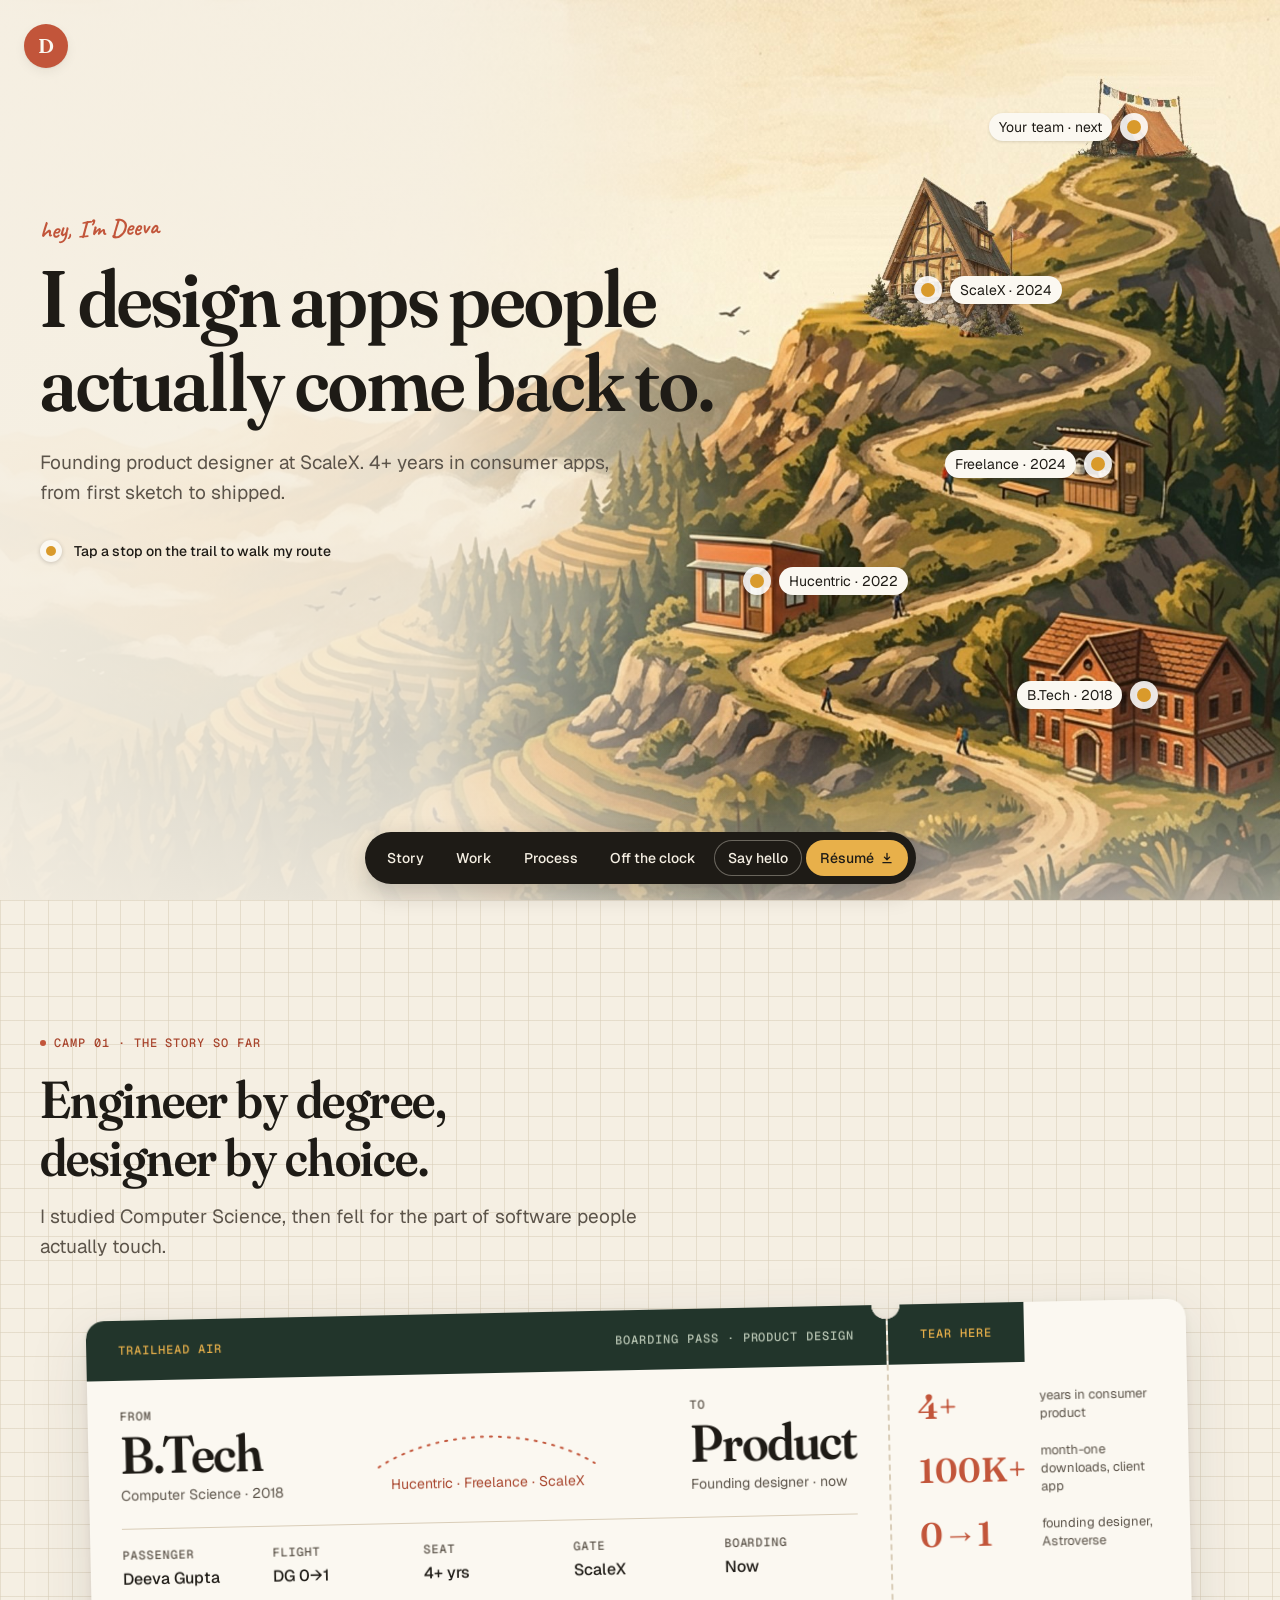
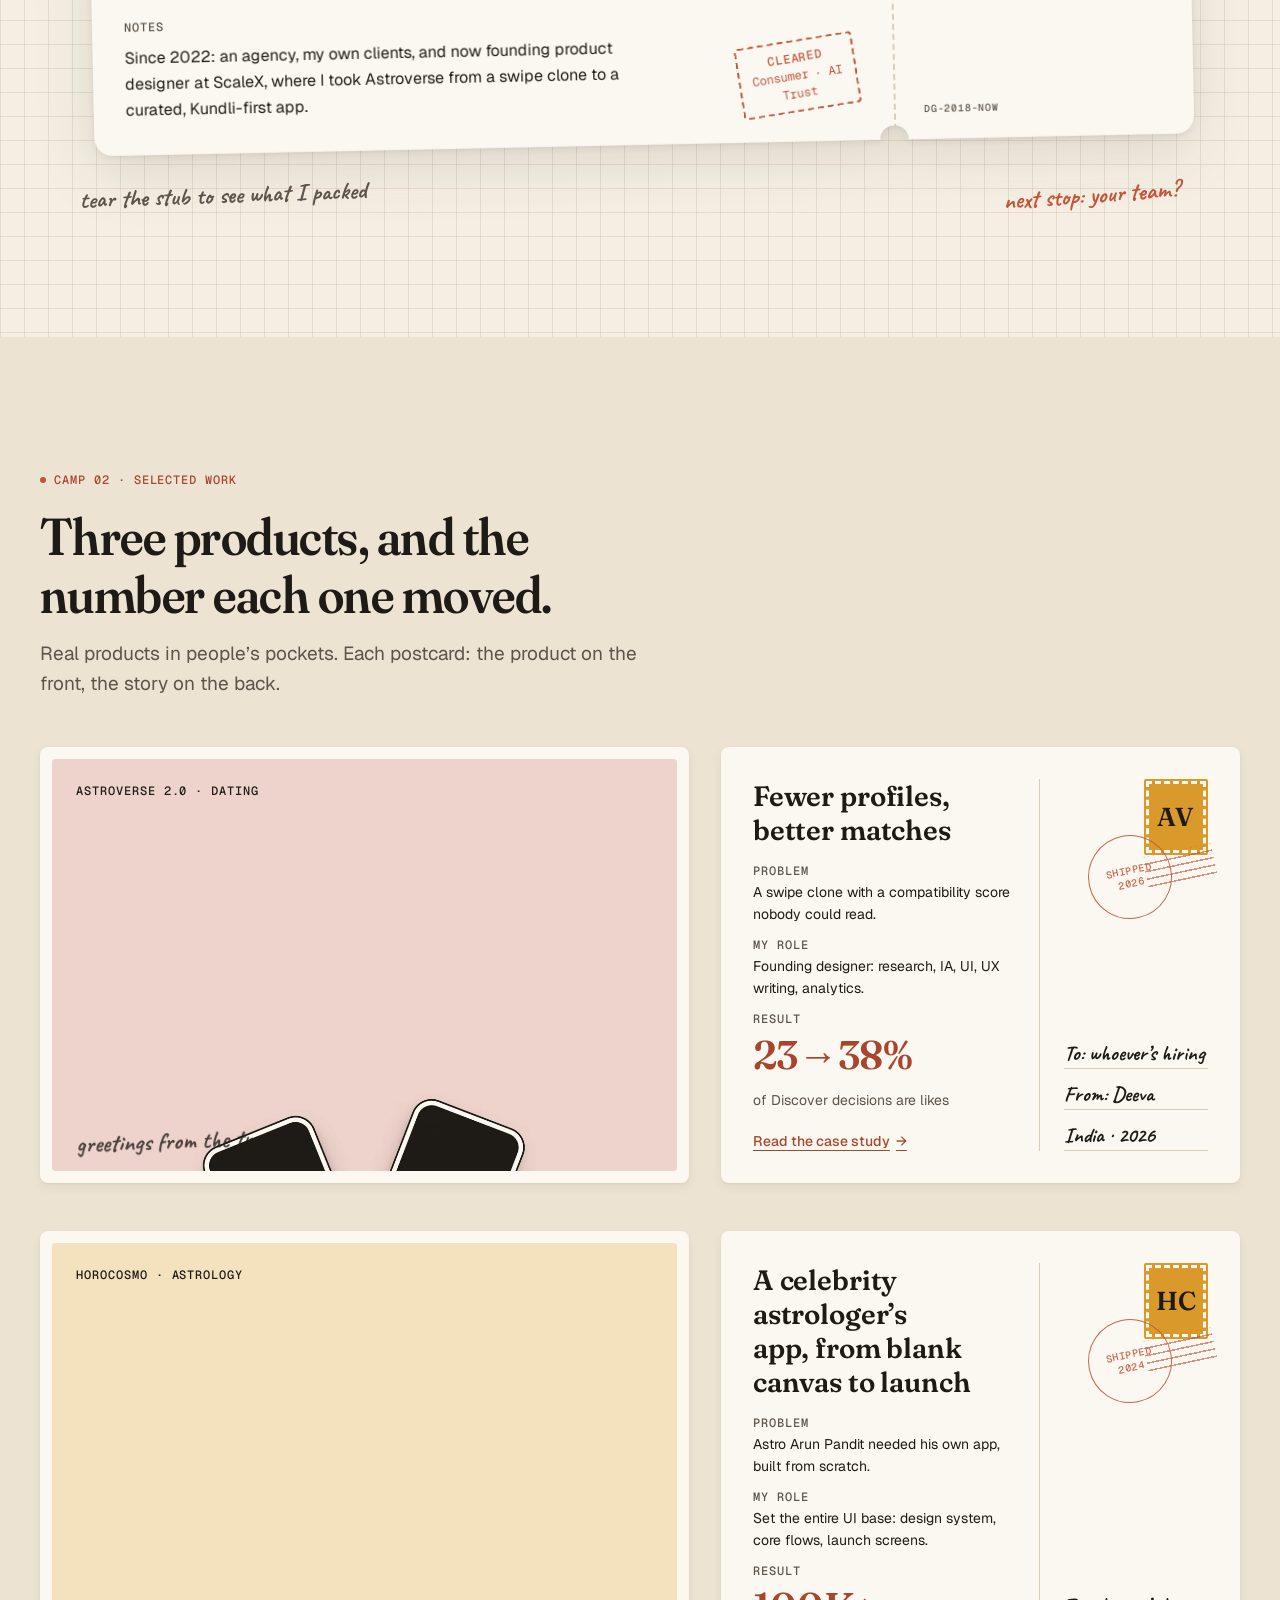
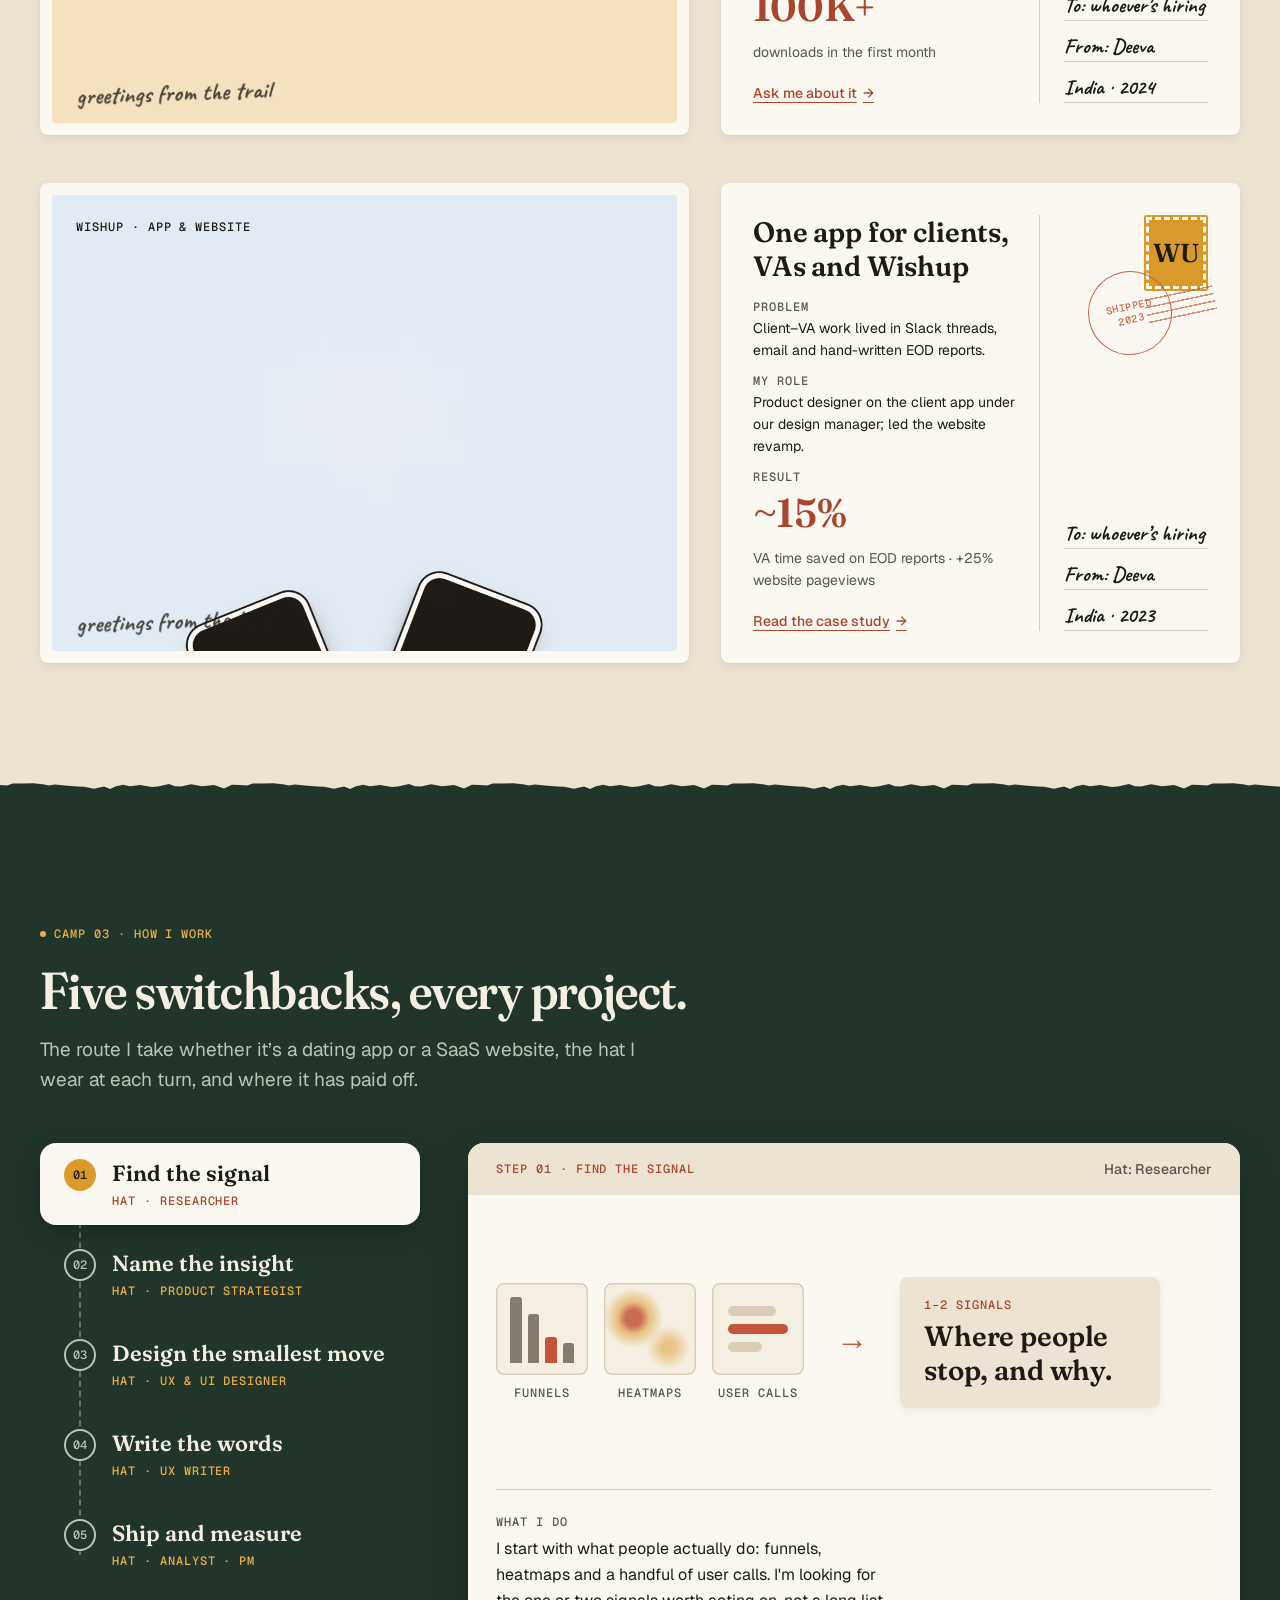
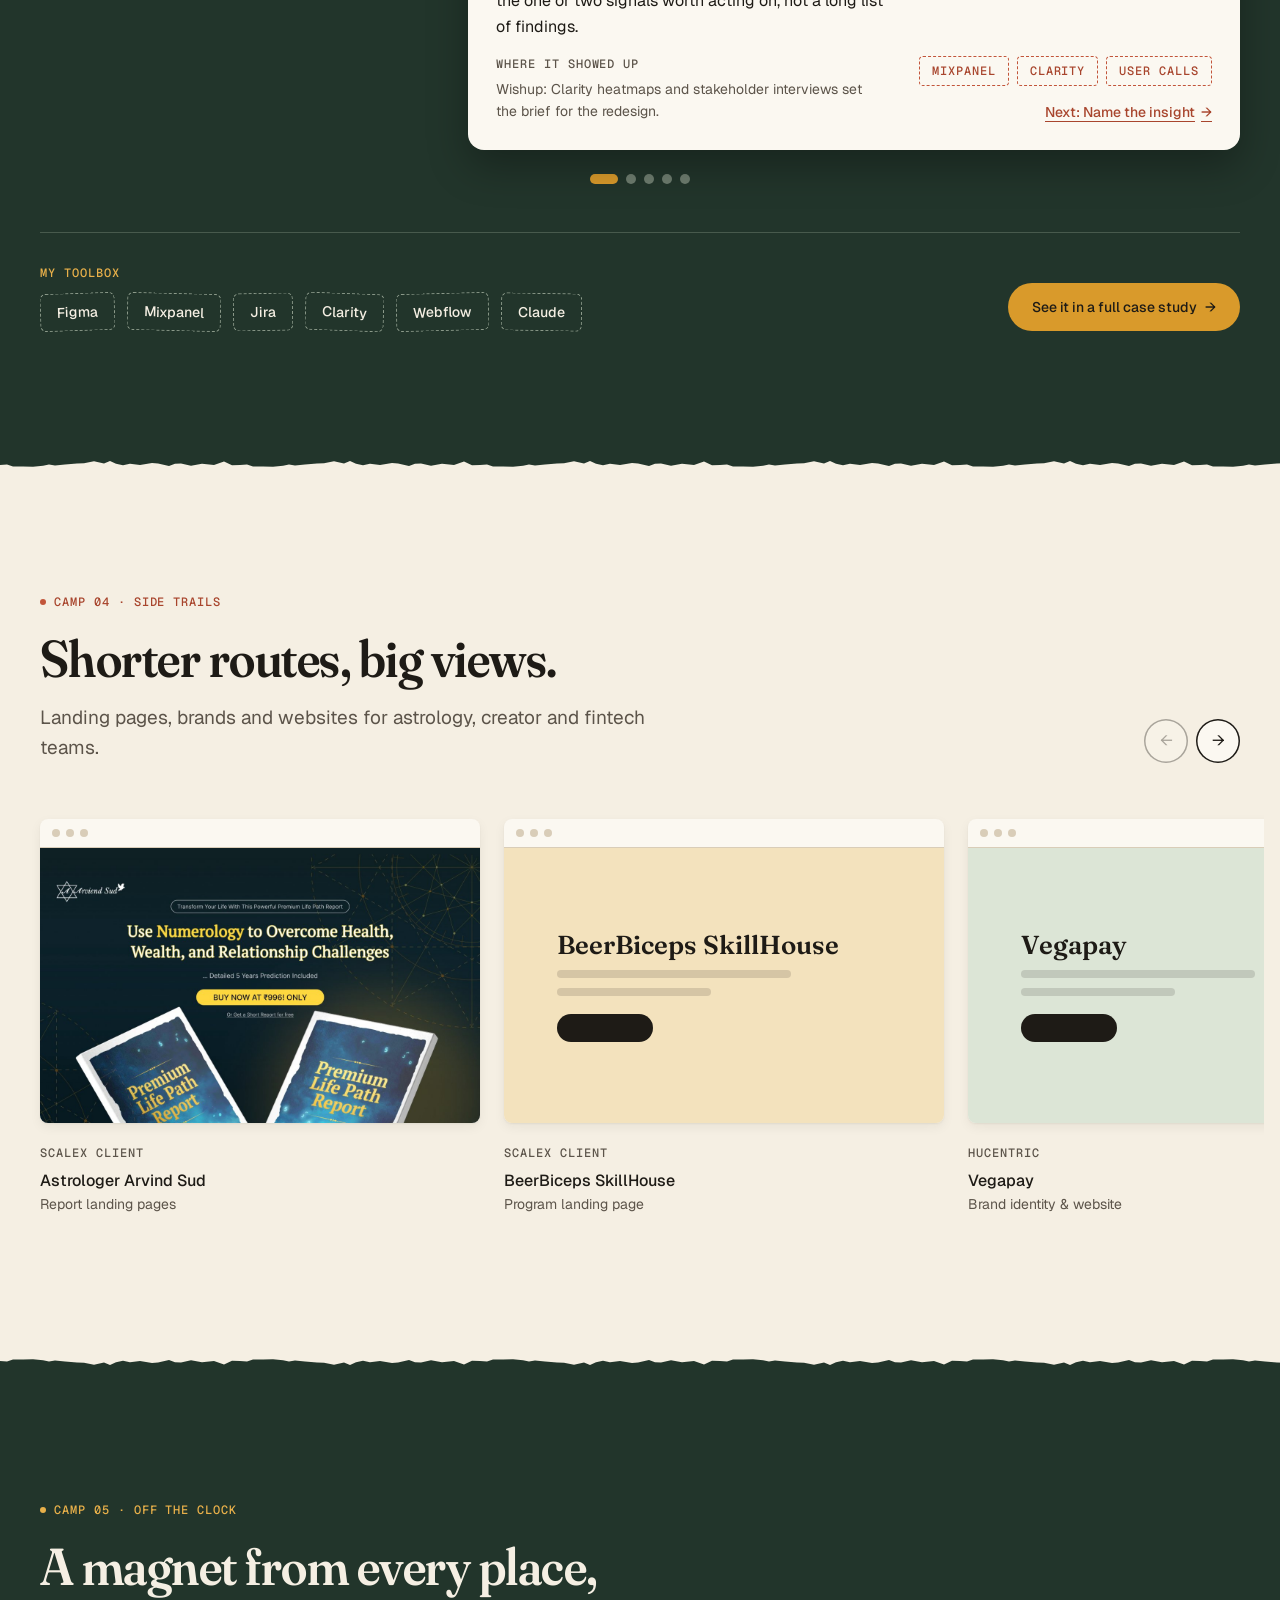
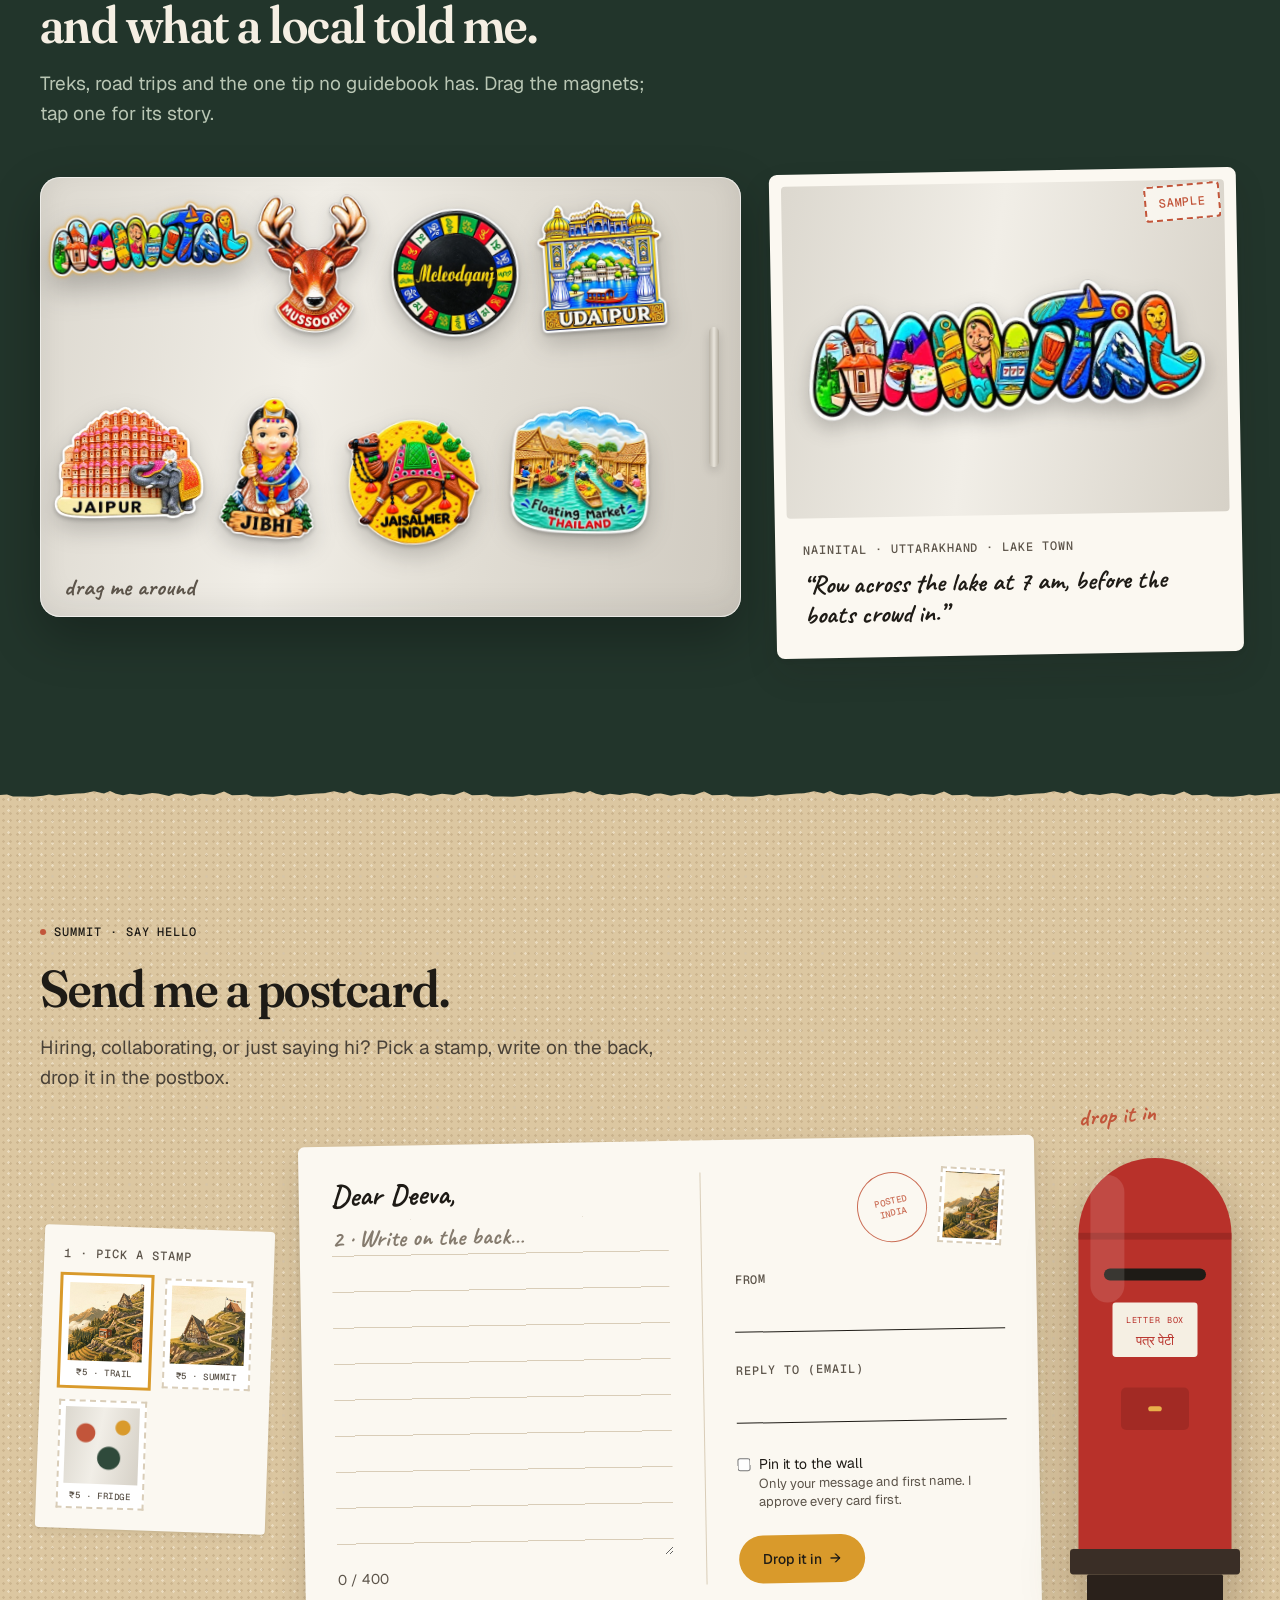
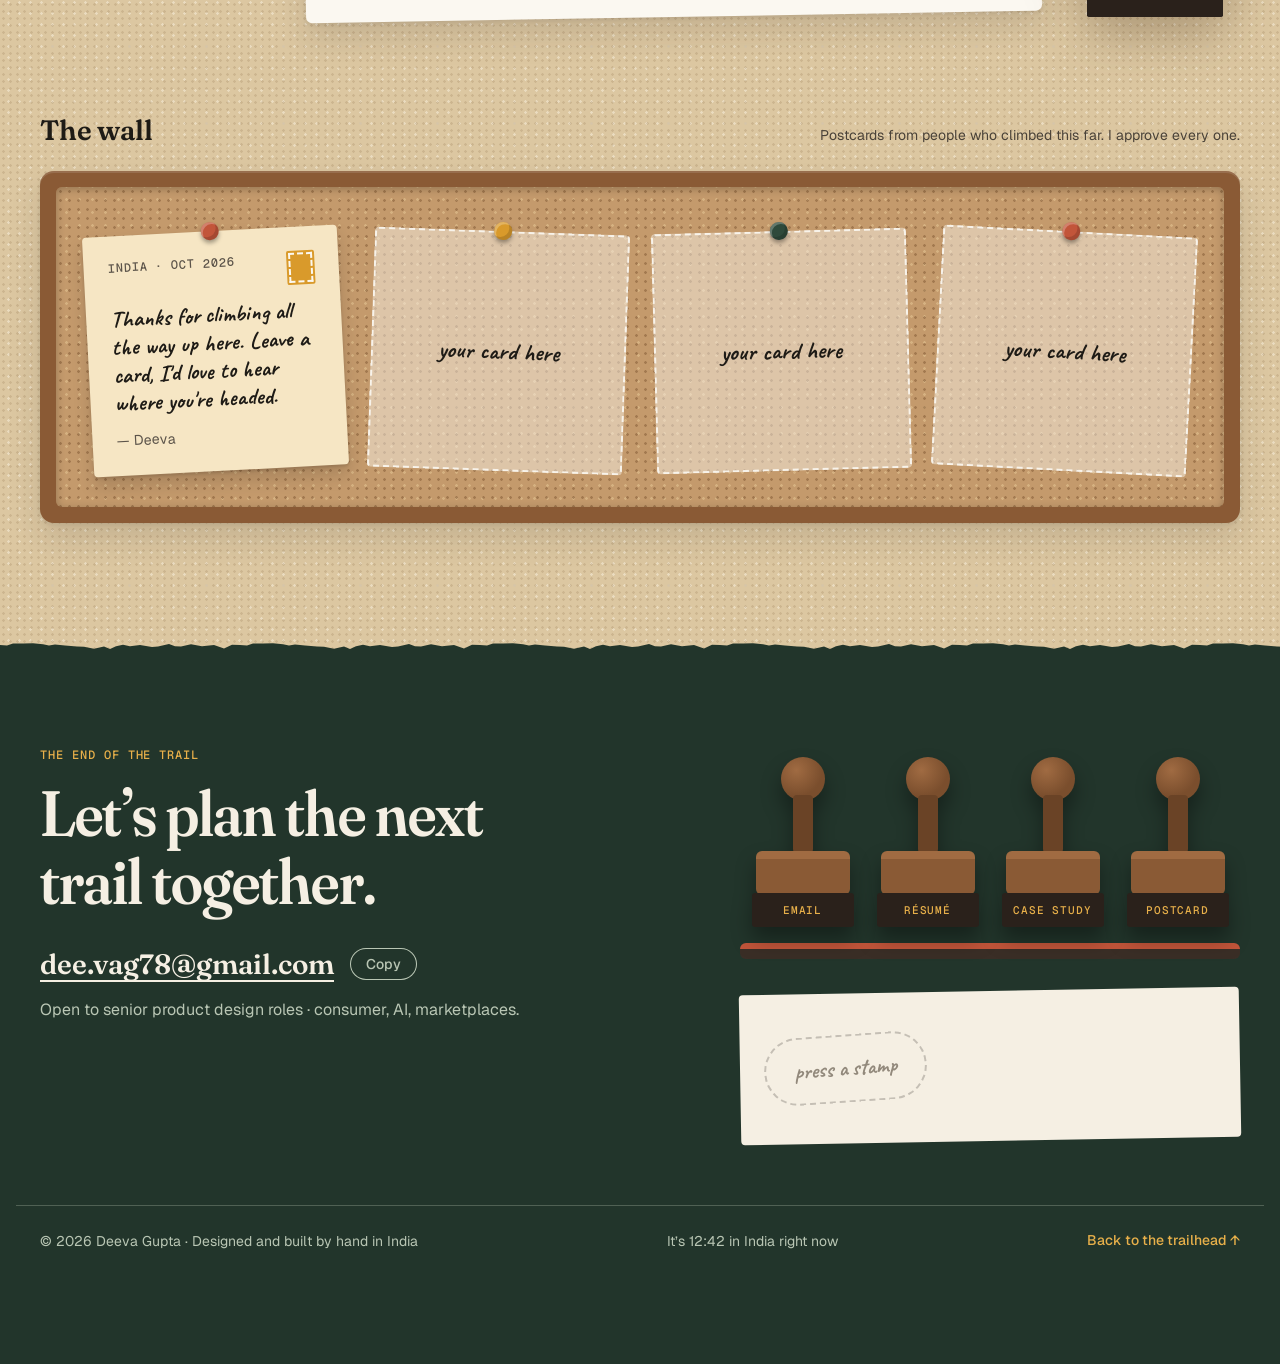
==== index.html @ f393ce5f "Résumé in the sticky nav and the case study top bars" ====
<!doctype html>
<html lang="en" class="no-js">
<head>
  <meta charset="utf-8">
  <meta name="viewport" content="width=device-width, initial-scale=1, viewport-fit=cover">
  <title>Deeva Gupta · Product Designer</title>
  <meta name="description" content="Deeva Gupta is a product designer who designs apps people actually come back to. Founding product designer at ScaleX, 4+ years in consumer apps.">
  <meta name="theme-color" content="#F5EFE3">
  <meta property="og:title" content="Deeva Gupta · Product Designer">
  <meta property="og:description" content="I design apps people actually come back to.">
  <meta property="og:image" content="assets/img/trail-sm.jpg">
  <link rel="icon" href="data:image/svg+xml,%3Csvg xmlns='http://www.w3.org/2000/svg' viewBox='0 0 64 64'%3E%3Ccircle cx='32' cy='32' r='32' fill='%23C2553A'/%3E%3Ctext x='32' y='44' text-anchor='middle' font-family='Georgia,serif' font-weight='700' font-size='34' fill='%23FBF8F1'%3ED%3C/text%3E%3C/svg%3E">
  <link rel="preconnect" href="https://fonts.googleapis.com">
  <link rel="preconnect" href="https://fonts.gstatic.com" crossorigin>
  <link rel="stylesheet" href="https://fonts.googleapis.com/css2?family=Caveat:wght@700&family=Fraunces:opsz,wght,SOFT@9..144,600,0..100&family=Geist+Mono:wght@400;500&family=Geist:wght@400;500&display=swap">
  <link rel="preload" as="image" href="assets/img/trail.jpg" imagesrcset="assets/img/trail-sm.jpg 1200w, assets/img/trail.jpg 2400w" imagesizes="100vw">
  <link rel="stylesheet" href="assets/css/site.css">
  <script>document.documentElement.classList.replace('no-js', 'js');</script>
</head>
<body>
  <a class="skip" href="#story">Skip to content</a>

  <header class="topbar">
    <a class="mark" href="#top" aria-label="Deeva Gupta, back to top">D</a>
  </header>

  <main>
    <!-- 01 · HERO: the trail -->
    <section class="hero" id="top" aria-labelledby="hero-title">
      <div class="hero-copy wrap">
        <span class="t-hand hello">hey, I’m Deeva</span>
        <h1 class="t-display-xl" id="hero-title">I design apps people actually come back to.</h1>
        <p class="t-body-l lead">Founding product designer at ScaleX. 4+ years in consumer apps, from first sketch to shipped.</p>
        <p class="hero-hint t-label"><span class="hint-dot" aria-hidden="true"></span>Tap a stop on the trail to walk my route</p>
      </div>
      <div class="hero-art">
        <img src="assets/img/trail.jpg" srcset="assets/img/trail-sm.jpg 1200w, assets/img/trail.jpg 2400w" sizes="100vw" width="2400" height="1325"
             alt="A painted mountain trail climbing past a brick schoolhouse, a cabin, a tea stall and a timber lodge to a camp with prayer flags at the summit.">
        <div class="pins" id="pins" role="list" aria-label="Stops on my career trail"></div>
      </div>
    </section>

    <!-- 02 · STORY: boarding pass -->
    <section class="chapter chapter--grid" id="story" aria-labelledby="story-title">
      <div class="wrap">
        <div class="head reveal">
          <p class="eyebrow t-eyebrow">Camp 01 · The story so far</p>
          <h2 class="t-display-l" id="story-title">Engineer by degree, designer by choice.</h2>
          <p class="t-body-l lead">I studied Computer Science, then fell for the part of software people actually touch.</p>
        </div>
        <div class="object pass-wrap reveal">
          <article class="pass" id="pass" aria-label="Boarding pass: Deeva Gupta, B.Tech to product design">
            <div class="pass-main">
              <header class="pass-band"><span>Trailhead Air</span><span class="pass-band-r">Boarding pass · Product design</span></header>
              <div class="pass-route">
                <div><span class="t-eyebrow muted">From</span><b class="pass-city">B.Tech</b><span class="t-body-s muted">Computer Science · 2018</span></div>
                <div class="pass-arc" aria-hidden="true"><svg viewBox="0 0 220 44"><path d="M2 40 C 62 2 158 2 218 40"/></svg><span class="t-body-s accent">Hucentric · Freelance · ScaleX</span></div>
                <div><span class="t-eyebrow muted">To</span><b class="pass-city">Product</b><span class="t-body-s muted">Founding designer · now</span></div>
              </div>
              <dl class="pass-fields">
                <div><dt class="t-eyebrow">Passenger</dt><dd>Deeva Gupta</dd></div>
                <div><dt class="t-eyebrow">Flight</dt><dd>DG 0→1</dd></div>
                <div><dt class="t-eyebrow">Seat</dt><dd>4+ yrs</dd></div>
                <div><dt class="t-eyebrow">Gate</dt><dd>ScaleX</dd></div>
                <div><dt class="t-eyebrow">Boarding</dt><dd>Now</dd></div>
              </dl>
              <div class="pass-notes">
                <span class="t-eyebrow muted">Notes</span>
                <p class="t-body">Since 2022: an agency, my own clients, and now founding product designer at ScaleX, where I took Astroverse from a swipe clone to a curated, Kundli-first app.</p>
              </div>
              <span class="stamp pass-stamp" aria-hidden="true"><b>Cleared</b><span>Consumer · AI</span><span>Trust</span></span>
            </div>
            <div class="pass-tail">
              <div class="packed" id="packed">
                <span class="t-eyebrow accent">Packed for the climb</span>
                <ul class="chips">
                  <li class="chip">Research</li><li class="chip">Flows &amp; IA</li><li class="chip">UX writing</li>
                  <li class="chip">Design systems</li><li class="chip">Analytics</li><li class="chip">AI products</li>
                </ul>
                <button class="link" type="button" id="stub-back">Put the stub back</button>
              </div>
              <button class="pass-stub" type="button" id="stub" aria-controls="packed" aria-expanded="false">
                <span class="pass-band"><span>Tear here</span></span>
                <span class="stub-stats">
                  <span><b>4+</b><i>years in consumer product</i></span>
                  <span><b>100K+</b><i>month-one downloads, client app</i></span>
                  <span><b>0→1</b><i>founding designer, Astroverse</i></span>
                </span>
                <span class="barcode" aria-hidden="true"></span>
                <span class="t-eyebrow muted barcode-id">DG-2018-NOW</span>
                <span class="sr-only">Tear off the stub to see the skills I packed</span>
              </button>
            </div>
          </article>
          <p class="t-hand pass-hint" aria-hidden="true">tear the stub to see what I packed</p>
          <p class="t-hand pass-next" aria-hidden="true">next stop: your team?</p>
        </div>
      </div>
    </section>

    <!-- 03 · WORK: postcards -->
    <section class="chapter chapter--alt" id="work" aria-labelledby="work-title">
      <div class="wrap">
        <div class="head reveal">
          <p class="eyebrow t-eyebrow">Camp 02 · Selected work</p>
          <h2 class="t-display-l" id="work-title">Three products, and the number each one moved.</h2>
          <p class="t-body-l lead">Real products in people’s pockets. Each postcard: the product on the front, the story on the back.</p>
        </div>
        <div class="object cards" id="cards"></div>
      </div>
    </section>

    <!-- 04 · HOW I WORK: process + hats + tools, proof from several projects -->
    <section class="chapter chapter--dark" id="process" aria-labelledby="process-title">
      <div class="wrap">
        <div class="head reveal">
          <p class="eyebrow t-eyebrow">Camp 03 · How I work</p>
          <h2 class="t-display-l" id="process-title">Five switchbacks, every project.</h2>
          <p class="t-body-l lead">The route I take whether it’s a dating app or a SaaS website, the hat I wear at each turn, and where it has paid off.</p>
        </div>
        <div class="object journey reveal">
          <div class="steps" role="tablist" aria-label="Five switchbacks" id="steps"></div>
          <div class="window" id="step-panel" role="tabpanel" tabindex="0"></div>
        </div>
        <div class="step-dots" id="step-dots" aria-hidden="true"></div>
        <div class="astro-foot reveal">
          <div>
            <p class="t-eyebrow toolbox-label">My toolbox</p>
            <ul class="toolbox" id="toolbox"></ul>
          </div>
          <a class="btn btn--primary" href="astroverse.html">See it in a full case study <span class="arrow" aria-hidden="true">→</span></a>
        </div>
      </div>
    </section>

    <!-- 05 · WEBSITES: souvenir shelf -->
    <section class="chapter" id="sites" aria-labelledby="sites-title">
      <div class="wrap">
        <div class="head-row">
          <div class="head reveal">
            <p class="eyebrow t-eyebrow">Camp 04 · Side trails</p>
            <h2 class="t-display-l" id="sites-title">Shorter routes, big views.</h2>
            <p class="t-body-l lead">Landing pages, brands and websites for astrology, creator and fintech teams.</p>
          </div>
          <div class="shelf-nav">
            <button class="round-btn" type="button" data-shelf="-1" aria-label="Previous websites"><span aria-hidden="true">←</span></button>
            <button class="round-btn" type="button" data-shelf="1" aria-label="More websites"><span aria-hidden="true">→</span></button>
          </div>
        </div>
        <ul class="object shelf" id="shelf" tabindex="0" aria-label="Websites and brands"></ul>
      </div>
    </section>

    <!-- 07 · OFF THE CLOCK: fridge door -->
    <section class="chapter chapter--dark" id="off-the-clock" aria-labelledby="clock-title">
      <div class="wrap">
        <div class="head reveal">
          <p class="eyebrow t-eyebrow">Camp 05 · Off the clock</p>
          <h2 class="t-display-l" id="clock-title">A magnet from every place, and what a local told me.</h2>
          <p class="t-body-l lead">Treks, road trips and the one tip no guidebook has. Drag the magnets; tap one for its story.</p>
        </div>
        <div class="object fridge-wrap">
          <div class="fridge" id="fridge" role="group" aria-label="Fridge door with magnets. Use a magnet to read its tip.">
            <span class="t-hand">drag me around</span>
          </div>
          <article class="tip-card" id="tip" aria-live="polite"></article>
        </div>
      </div>
    </section>

    <!-- 08 · SAY HELLO: post office desk + corkboard wall -->
    <section class="chapter chapter--kraft" id="hello" aria-labelledby="hello-title">
      <div class="wrap">
        <div class="head reveal">
          <p class="eyebrow t-eyebrow">Summit · Say hello</p>
          <h2 class="t-display-l" id="hello-title">Send me a postcard.</h2>
          <p class="t-body-l lead">Hiring, collaborating, or just saying hi? Pick a stamp, write on the back, drop it in the postbox.</p>
        </div>

        <div class="object desk reveal" id="desk">
          <div class="stamp-sheet" role="radiogroup" aria-label="Pick a stamp">
            <p class="t-eyebrow">1 · Pick a stamp</p>
            <div class="stamps">
              <button class="pick" type="button" role="radio" aria-checked="true" data-front="trail"><span class="pick-art art-trail"></span><span class="pick-label">₹5 · Trail</span></button>
              <button class="pick" type="button" role="radio" aria-checked="false" data-front="summit"><span class="pick-art art-summit"></span><span class="pick-label">₹5 · Summit</span></button>
              <button class="pick" type="button" role="radio" aria-checked="false" data-front="fridge"><span class="pick-art art-fridge"></span><span class="pick-label">₹5 · Fridge</span></button>
            </div>
          </div>

          <form class="pc-form" id="pc-form" novalidate>
            <div class="write">
              <label class="dear" for="pc-msg">Dear Deeva,</label>
              <textarea id="pc-msg" name="message" maxlength="400" placeholder="2 · Write on the back…" required aria-describedby="pc-count pc-msg-err"></textarea>
              <p class="count t-body-s" id="pc-count">0 / 400</p>
              <p class="err t-body-s field" id="pc-msg-err" role="alert"></p>
            </div>
            <span class="rule" aria-hidden="true"></span>
            <div class="side">
              <div class="side-top" aria-hidden="true">
                <span class="postmark-ring">Posted<br>India</span>
                <span class="stamp-slot" id="stamp-slot"><span class="pick-art art-trail" id="slot-art"></span></span>
              </div>
              <div class="field">
                <label class="t-eyebrow" for="pc-name">From</label>
                <input id="pc-name" name="name" autocomplete="name" required aria-describedby="pc-name-err">
                <p class="err t-body-s" id="pc-name-err" role="alert"></p>
              </div>
              <div class="field">
                <label class="t-eyebrow" for="pc-email">Reply to (email)</label>
                <input id="pc-email" name="email" type="email" autocomplete="email" inputmode="email" required aria-describedby="pc-email-err">
                <p class="err t-body-s" id="pc-email-err" role="alert"></p>
              </div>
              <label class="check t-body-s">
                <input type="checkbox" name="wall" id="pc-wall">
                <span>Pin it to the wall<small>Only your message and first name. I approve every card first.</small></span>
              </label>
              <button class="btn btn--primary" type="submit">Drop it in <span class="arrow" aria-hidden="true">→</span></button>
            </div>
          </form>

          <div class="sent" id="sent" tabindex="-1" hidden>
            <span class="stamp"><b>Posted</b><span id="sent-date"></span></span>
            <h3 class="t-display-m">Your postcard is on its way.</h3>
            <p class="t-body" id="sent-msg">I read every one and reply within a few days.</p>
            <button class="link" type="button" id="pc-again">Write another <span class="arrow" aria-hidden="true">→</span></button>
          </div>

          <figure class="postbox" id="postbox" aria-hidden="true">
            <span class="t-hand postbox-note">drop it in</span>
            <svg viewBox="0 0 200 560">
              <path d="M10 110 A90 90 0 0 1 190 110 V490 H10 Z" fill="#B8312A"/>
              <rect x="10" y="108" width="180" height="8" fill="#8E241F" opacity=".6"/>
              <rect x="40" y="150" width="120" height="14" rx="7" fill="#1E1B16"/>
              <rect x="50" y="190" width="100" height="64" rx="4" fill="#F5EFE3"/>
              <text x="100" y="214" text-anchor="middle" font-family="Geist Mono, monospace" font-size="10" letter-spacing="1" fill="#B8312A">LETTER BOX</text>
              <text x="100" y="240" text-anchor="middle" font-family="Geist, sans-serif" font-size="15" font-weight="500" fill="#B8312A">पत्र पेटी</text>
              <rect x="60" y="290" width="80" height="50" rx="6" fill="#8E241F" opacity=".5"/>
              <rect x="92" y="312" width="16" height="6" rx="3" fill="#E8B04A"/>
              <rect x="24" y="40" width="40" height="150" rx="20" fill="#fff" opacity=".12"/>
              <rect x="0" y="480" width="200" height="30" rx="4" fill="#3A2E26"/>
              <rect x="20" y="510" width="160" height="50" rx="2" fill="#2A211B"/>
            </svg>
          </figure>
        </div>

        <div class="wall-head">
          <h3 class="t-display-m">The wall</h3>
          <p class="t-body-s">Postcards from people who climbed this far. I approve every one.</p>
        </div>
        <div class="corkboard"><ul class="wall" id="wall"></ul></div>
      </div>
    </section>
  </main>

  <footer class="foot" id="foot">
    <div class="wrap foot-grid">
      <div class="foot-copy">
        <p class="t-eyebrow">The end of the trail</p>
        <h2 class="foot-title">Let’s plan the next trail together.</h2>
        <p class="foot-email"><a href="mailto:dee.vag78@gmail.com" id="email-link">dee.vag78@gmail.com</a> <button class="chip-btn" type="button" id="copy-email">Copy</button></p>
        <p class="t-body muted">Open to senior product design roles · consumer, AI, marketplaces.</p>
      </div>
      <div class="stampdesk">
        <div class="rstamps" id="rstamps" role="group" aria-label="Rubber stamps"></div>
        <span class="inkpad" aria-hidden="true"></span>
        <div class="strip" id="strip" aria-live="polite"><span class="imprint ghost t-hand">press a stamp</span></div>
      </div>
    </div>
    <div class="wrap foot-bar">
      <p class="t-body-s">© 2026 Deeva Gupta · Designed and built by hand in India</p>
      <p class="t-body-s" id="clock">IST · probably sketching</p>
      <a class="t-label foot-top" href="#top">Back to the trailhead ↑</a>
    </div>
  </footer>

  <nav class="nav" aria-label="Sections">
    <a href="#story">Story</a>
    <a href="#work">Work</a>
    <a href="#process">Process</a>
    <a href="#off-the-clock" class="nav-long">Off the clock</a>
    <a href="#hello" class="nav-hello">Say hello</a>
    <a href="assets/Deeva_Gupta_Resume.pdf" class="nav-resume" target="_blank" rel="noopener" data-resume>Résumé<svg width="14" height="14" viewBox="0 0 24 24" fill="none" stroke="currentColor" stroke-width="2.2" stroke-linecap="round" stroke-linejoin="round" aria-hidden="true"><path d="M12 4v11m0 0-4.5-4.5M12 15l4.5-4.5M5 20h14"/></svg></a>
  </nav>

  <!-- journey stop sheet -->
  <div class="sheet-backdrop" id="sheet-backdrop" hidden></div>
  <section class="sheet" id="sheet" role="dialog" aria-modal="true" aria-labelledby="sheet-title" hidden>
    <span class="sheet-grip" aria-hidden="true"></span>
    <button class="sheet-close" type="button" id="sheet-close" aria-label="Close"><svg width="20" height="20" viewBox="0 0 24 24" fill="none" stroke="currentColor" stroke-width="2" stroke-linecap="round"><path d="M6 6l12 12M18 6 6 18"/></svg></button>
    <p class="t-eyebrow accent" id="sheet-eyebrow"></p>
    <h2 class="t-display-m" id="sheet-title"></h2>
    <p class="t-label role" id="sheet-role"></p>
    <p class="t-body body" id="sheet-body"></p>
    <p class="t-hand note" id="sheet-note"></p>
    <a class="link sheet-link" id="sheet-link" href="#" hidden></a>
    <div class="sheet-foot">
      <button class="link prev" type="button" id="sheet-prev"><span aria-hidden="true">←</span> Previous stop</button>
      <button class="link" type="button" id="sheet-next">Next stop <span class="arrow" aria-hidden="true">→</span></button>
    </div>
  </section>

  <script type="module" src="assets/js/main.js"></script>
</body>
</html>
---- assets/css/site.css ----
/* ==========================================================================
   Portfolio v3 · The Trek Journal
   Every value here comes from the style guide in Figma
   (Style guide · Portfolio v3). Change a token, not a component.
   ========================================================================== */

/* ---------- 1. Tokens ---------- */
:root {
  /* primitives */
  --paper-50: #FBF8F1; --paper-100: #F5EFE3; --paper-200: #ECE3D2; --paper-300: #D9CDB8;
  --ink-900: #1E1B16; --ink-600: #5C544A; --ink-400: #857B6E;
  --forest-900: #1A2921; --forest-800: #22352B; --forest-600: #2F4A3B; --sage-200: #B9C6B4;
  --terra-100: #F3DDD3; --terra-500: #C2553A; --terra-700: #A8452D;
  --ochre-100: #F6E6C4; --ochre-400: #E8B04A; --ochre-500: #D99A2B;
  --tint-blush: #F1D3CC; --tint-wheat: #F3E2BD; --tint-sage: #DCE5D6; --tint-slate: #D6DEE2;

  /* semantic roles */
  --bg-page: var(--paper-100); --bg-alt: var(--paper-200); --bg-card: var(--paper-50);
  --bg-inverse: var(--forest-800); --bg-inverse-raised: var(--forest-600);
  --text-primary: var(--ink-900); --text-secondary: var(--ink-600); --text-accent: var(--terra-700);
  --text-on-inverse: var(--paper-100); --text-on-inverse-2: var(--sage-200); --text-on-action: var(--ink-900);
  --action: var(--ochre-500); --action-hover: var(--ochre-400);
  --mark: var(--terra-500); --highlight: var(--ochre-500);
  --hairline: var(--paper-300); --strong: var(--ink-900);

  /* type */
  --f-display: "Fraunces", "Iowan Old Style", Georgia, serif;
  --f-ui: "Geist", "Helvetica Neue", Arial, system-ui, sans-serif;
  --f-mono: "Geist Mono", ui-monospace, SFMono-Regular, Menlo, monospace;
  --f-hand: "Caveat", "Segoe Print", cursive;

  /* space · 8pt with a 4px half-step */
  --s1: 4px; --s2: 8px; --s3: 12px; --s4: 16px; --s5: 24px; --s6: 32px; --s7: 48px; --s8: 64px; --s9: 96px; --s10: 128px;
  --section-y: var(--s10);
  --side: 24px;
  --container: 1200px;

  /* shape */
  --r-xs: 4px; --r-s: 8px; --r-m: 16px; --r-pill: 999px;

  /* depth */
  --e1: 0 1px 2px rgba(30, 27, 22, .06), 0 4px 12px rgba(30, 27, 22, .06);
  --e2: 0 2px 4px rgba(30, 27, 22, .08), 0 16px 32px rgba(30, 27, 22, .12);
  --e3: 0 -8px 40px rgba(30, 27, 22, .18);

  /* motion */
  --fast: 160ms; --base: 240ms; --slow: 600ms; --flip: 700ms;
  --ease: cubic-bezier(.2, .8, .2, 1);
}
@media (max-width: 640px) {
  :root { --section-y: 80px; --side: 20px; }
}

/* ---------- 2. Base ---------- */
*, *::before, *::after { box-sizing: border-box; }
html { overflow-x: clip; scroll-behavior: smooth; scroll-padding-top: 24px; -webkit-text-size-adjust: 100%; }
body {
  margin: 0; background: var(--bg-page); color: var(--text-primary);
  font: 400 16px/26px var(--f-ui); -webkit-font-smoothing: antialiased; text-rendering: optimizeLegibility;
}
img { display: block; max-width: 100%; }
a { color: inherit; }
button { font: inherit; color: inherit; }
p, h1, h2, h3, figure, blockquote, dl, dd { margin: 0; }
ul, ol { margin: 0; padding: 0; list-style: none; }
::selection { background: var(--ochre-100); }
:focus-visible { outline: 2px solid var(--strong); outline-offset: 3px; border-radius: 6px; }
.chapter--dark :focus-visible { outline-color: var(--ochre-400); }
[hidden] { display: none !important; }
.sr-only { position: absolute !important; width: 1px; height: 1px; overflow: hidden; clip: rect(0 0 0 0); white-space: nowrap; }
.skip { position: fixed; left: 16px; top: -64px; z-index: 100; padding: 10px 16px; border-radius: var(--r-pill); background: var(--ink-900); color: var(--paper-100); text-decoration: none; font: 500 14px/20px var(--f-ui); }
.skip:focus { top: 16px; }
.wrap { width: 100%; max-width: calc(var(--container) + var(--side) * 2); margin: 0 auto; padding-inline: var(--side); }

/* ---------- 3. Type scale ---------- */
.t-display-xl { font: 600 80px/84px var(--f-display); letter-spacing: -0.015em; font-variation-settings: "SOFT" 50, "opsz" 144; text-wrap: balance; }
.t-display-l  { font: 600 52px/58px var(--f-display); letter-spacing: -0.01em;  font-variation-settings: "SOFT" 50, "opsz" 96; text-wrap: balance; }
.t-display-m  { font: 600 28px/34px var(--f-display); letter-spacing: -0.005em; font-variation-settings: "SOFT" 50, "opsz" 36; text-wrap: balance; }
.t-metric     { font: 600 40px/44px var(--f-display); letter-spacing: -0.01em;  font-variant-numeric: tabular-nums; font-variation-settings: "SOFT" 0, "opsz" 48; }
.t-body-l { font: 400 19px/30px var(--f-ui); }
.t-body   { font: 400 16px/26px var(--f-ui); }
.t-body-s { font: 400 14px/22px var(--f-ui); }
.t-label  { font: 500 14px/20px var(--f-ui); }
.t-eyebrow { font: 500 12px/16px var(--f-mono); letter-spacing: .08em; text-transform: uppercase; }
.t-hand { font: 700 24px/28px var(--f-hand); color: var(--mark); }
@media (max-width: 640px) {
  .t-display-xl { font-size: 44px; line-height: 48px; }
  .t-display-l  { font-size: 34px; line-height: 40px; }
  .t-display-m  { font-size: 24px; line-height: 30px; }
  .t-metric     { font-size: 32px; line-height: 36px; }
  .t-body-l     { font-size: 17px; line-height: 27px; }
  .t-hand       { font-size: 21px; line-height: 24px; }
}
.muted { color: var(--text-secondary); }
.accent { color: var(--text-accent); }

/* ---------- 4. Section pattern: eyebrow → headline → lead → object ---------- */
.chapter { position: relative; padding-block: var(--section-y); background: var(--bg-page); }
.chapter--alt { background: var(--bg-alt); }
.chapter--dark { background: var(--bg-inverse); color: var(--text-on-inverse); }
.chapter--dark .muted { color: var(--text-on-inverse-2); }
.chapter--dark .eyebrow { color: var(--ochre-400); }
.chapter--dark .eyebrow::before { background: var(--ochre-400); }
/* deckled paper edge above and below the dark chapters */
.chapter--dark::before, .chapter--dark::after, .foot::before {
  content: ""; position: absolute; left: 0; right: 0; height: 12px; background: var(--bg-inverse); pointer-events: none;
  -webkit-mask: url("data:image/svg+xml,%3Csvg xmlns='http://www.w3.org/2000/svg' viewBox='0 0 240 12' preserveAspectRatio='none'%3E%3Cpath d='M0 12 L0 4.9 L7 5.4 L13 3.4 L23 3.6 L33 3.3 L43 4.3 L49 5.6 L55 4.4 L65 5.5 L77 6.4 L84 6.8 L94 8.7 L104 6.5 L110 8.9 L116 6.3 L123 4.7 L130 6.2 L140 4.9 L152 7.1 L158 6.5 L169 4.1 L175 6.3 L181 6.4 L191 4.2 L202 6.2 L214 4.9 L224 8.5 L232 4.8 L240 4.9 L240 12Z'/%3E%3C/svg%3E") 0 0/240px 12px repeat-x;
          mask: url("data:image/svg+xml,%3Csvg xmlns='http://www.w3.org/2000/svg' viewBox='0 0 240 12' preserveAspectRatio='none'%3E%3Cpath d='M0 12 L0 4.9 L7 5.4 L13 3.4 L23 3.6 L33 3.3 L43 4.3 L49 5.6 L55 4.4 L65 5.5 L77 6.4 L84 6.8 L94 8.7 L104 6.5 L110 8.9 L116 6.3 L123 4.7 L130 6.2 L140 4.9 L152 7.1 L158 6.5 L169 4.1 L175 6.3 L181 6.4 L191 4.2 L202 6.2 L214 4.9 L224 8.5 L232 4.8 L240 4.9 L240 12Z'/%3E%3C/svg%3E") 0 0/240px 12px repeat-x;
}
.chapter--dark::before, .foot::before { top: -11px; }
.chapter--dark::after { bottom: -11px; transform: scaleY(-1); }
.chapter--dark { z-index: 1; }

.head { max-width: 760px; }
.eyebrow { display: inline-flex; align-items: center; gap: var(--s2); color: var(--text-accent); }
.eyebrow::before { content: ""; width: 6px; height: 6px; border-radius: 50%; background: var(--mark); }
.head h2 { margin-top: var(--s4); }
.head .lead { margin-top: var(--s4); max-width: 620px; color: var(--text-secondary); }
.chapter--dark .head .lead { color: var(--text-on-inverse-2); }
.object { margin-top: var(--s7); position: relative; }
.note { display: inline-block; transform: rotate(-2deg); }

/* ---------- 5. Components ---------- */
/* Button */
.btn { display: inline-flex; align-items: center; justify-content: center; gap: var(--s2); min-height: 48px; padding: 0 var(--s5); border-radius: var(--r-pill);
  font: 500 14px/20px var(--f-ui); text-decoration: none; border: 0; cursor: pointer; transition: background var(--fast) var(--ease), transform var(--fast) var(--ease), box-shadow var(--fast) var(--ease); }
.btn--primary { background: var(--action); color: var(--text-on-action); }
.btn--primary:hover { background: var(--action-hover); transform: translateY(-1px); }
.btn--primary:active { transform: translateY(0) scale(.98); }
.btn--secondary { background: transparent; color: inherit; box-shadow: inset 0 0 0 1.5px currentColor; }
.btn--secondary:hover { background: rgba(30, 27, 22, .05); }
.chapter--dark .btn--secondary:hover { background: rgba(245, 239, 227, .08); }
.link { display: inline-flex; align-items: center; gap: 6px; font: 500 14px/20px var(--f-ui); color: var(--text-accent); text-decoration: underline; text-underline-offset: 4px; text-decoration-thickness: 1px; background: none; border: 0; padding: 0; cursor: pointer; }
.link:hover { text-decoration-thickness: 2px; }
.arrow { transition: transform var(--fast) var(--ease); }
.link:hover .arrow, .btn:hover .arrow { transform: translateX(3px); }

/* Chip */
.chips { display: flex; flex-wrap: wrap; gap: var(--s2); }
.chip { display: inline-flex; padding: 6px var(--s3); border-radius: var(--r-pill); background: var(--bg-card); box-shadow: inset 0 0 0 1px var(--hairline); font: 400 14px/20px var(--f-ui); }

/* Stamp */
.stamp { display: inline-flex; flex-direction: column; align-items: center; gap: 2px; padding: var(--s2) var(--s3); border: 2px dashed var(--mark); border-radius: var(--r-xs); color: var(--mark); transform: rotate(-4deg); }
.stamp b { font: 500 12px/16px var(--f-mono); letter-spacing: .08em; text-transform: uppercase; }
.stamp span { font: 400 12px/16px var(--f-mono); }

/* Metric */
.metric { display: flex; flex-direction: column; gap: var(--s1); }
.facts .metric dt, .astro-stats .metric dt { order: 2; }
.facts .metric dd, .astro-stats .metric dd { order: 1; }

/* ---------- 6. Top bar + bottom nav ---------- */
.topbar { position: absolute; top: 0; left: 0; right: 0; z-index: 5; display: flex; align-items: center; justify-content: space-between; padding: var(--s5) var(--side); }
.mark { display: inline-grid; place-items: center; width: 44px; height: 44px; border-radius: 50%; background: var(--mark); color: var(--paper-50); text-decoration: none; font: 600 20px/1 var(--f-display); box-shadow: var(--e1); }

.nav { position: fixed; left: 0; right: 0; bottom: var(--s4); z-index: 40; width: max-content; margin: 0 auto; display: flex; gap: var(--s1); padding: var(--s2); border-radius: var(--r-pill);
  background: var(--ink-900); box-shadow: 0 8px 24px rgba(30, 27, 22, .22); max-width: calc(100vw - 24px); overflow-x: auto; scrollbar-width: none; }
.nav::-webkit-scrollbar { display: none; }
.nav a { flex: none; padding: var(--s2) 14px; border-radius: var(--r-pill); color: var(--paper-100); text-decoration: none; font: 500 14px/20px var(--f-ui); transition: background var(--base) var(--ease), color var(--base) var(--ease); }
.nav a:hover { background: rgba(245, 239, 227, .1); }
.nav a[aria-current="true"] { background: var(--bg-page); color: var(--ink-900); }
.nav a.nav-hello { box-shadow: inset 0 0 0 1px rgba(245, 239, 227, .35); }
.nav a.nav-hello[aria-current="true"] { box-shadow: none; }
.nav a.nav-resume { display: inline-flex; align-items: center; gap: 6px; background: var(--ochre-400); color: var(--ink-900); }
.nav a.nav-resume:hover { background: var(--paper-100); }
@media (max-width: 640px) {
  .nav { gap: 0; padding: 6px; }
  .nav a { padding: var(--s2) 11px; font-size: 13px; }
  .nav .nav-long { display: none; }
}

/* ---------- 7. Hero: the trail ---------- */
.hero { position: relative; min-height: 100vh; min-height: 100svh; overflow: hidden; background: var(--paper-100); padding: 0; }
.hero-art { position: absolute; inset: 0; }
.hero-art img { width: 100%; height: 100%; object-fit: cover; object-position: 72% 50%; }
.hero-art::after { /* paper wash so the headline always reads */
  content: ""; position: absolute; inset: 0; pointer-events: none;
  background: linear-gradient(90deg, rgba(245, 239, 227, .94) 0%, rgba(245, 239, 227, .82) 34%, rgba(245, 239, 227, .4) 48%, rgba(245, 239, 227, 0) 60%),
              linear-gradient(0deg, rgba(245, 239, 227, .6) 0%, rgba(245, 239, 227, 0) 18%);
}
.hero-copy { position: relative; z-index: 2; padding-top: clamp(140px, 24vh, 240px); max-width: calc(var(--container) + var(--side) * 2); }
.hero-copy .hello { display: block; transform: rotate(-2deg); transform-origin: left; }
.hero-copy h1 { margin-top: var(--s3); max-width: 9.5em; }
.hero-copy .lead { margin-top: var(--s5); max-width: 30em; color: var(--text-secondary); }
.hero-hint { display: inline-flex; align-items: center; gap: var(--s3); margin-top: var(--s6); color: var(--text-primary); }
.hint-dot { position: relative; display: grid; place-items: center; width: 22px; height: 22px; border-radius: 50%; background: var(--bg-card); box-shadow: 0 1px 4px rgba(30, 27, 22, .2); }
.hint-dot::before { content: ""; width: 10px; height: 10px; border-radius: 50%; background: var(--action); }

.pins { position: absolute; inset: 0; z-index: 2; pointer-events: none; }
.pin { position: absolute; left: 0; top: 0; display: flex; align-items: center; gap: var(--s2); padding: 0; border: 0; background: none; cursor: pointer; pointer-events: auto; transform: translate(-14px, -14px); }
.pin-dot { position: relative; display: grid; place-items: center; width: 28px; height: 28px; border-radius: 50%; background: rgba(255, 255, 255, .88); box-shadow: 0 2px 6px rgba(30, 27, 22, .22); transition: transform var(--fast) var(--ease); }
.pin-dot::before { content: ""; width: 14px; height: 14px; border-radius: 50%; background: var(--action); transition: background var(--fast); }
.pin-dot::after { content: ""; position: absolute; inset: -6px; border-radius: 50%; border: 2px solid var(--action); opacity: 0; animation: pulse 2.6s var(--ease) infinite; }
.pin:nth-child(2) .pin-dot::after { animation-delay: .5s; } .pin:nth-child(3) .pin-dot::after { animation-delay: 1s; }
.pin:nth-child(4) .pin-dot::after { animation-delay: 1.5s; } .pin:nth-child(5) .pin-dot::after { animation-delay: 2s; }
@keyframes pulse { 0% { opacity: .7; transform: scale(.6); } 70%, 100% { opacity: 0; transform: scale(1.4); } }
.pin-label { padding: var(--s1) 10px; border-radius: var(--r-pill); background: var(--bg-card); box-shadow: 0 1px 3px rgba(30, 27, 22, .14); font: 400 14px/20px var(--f-ui); white-space: nowrap; transition: background var(--fast), color var(--fast); }
.pin:hover .pin-dot, .pin:focus-visible .pin-dot { transform: scale(1.12); }
.pin[aria-expanded="true"] .pin-dot::before { background: var(--ink-900); }
.pin[aria-expanded="true"] .pin-label, .pin:hover .pin-label { background: var(--ink-900); color: var(--paper-100); }
.pin.is-visited .pin-dot::before { background: var(--mark); }

@media (max-width: 900px) {
  .hero { min-height: 0; display: flex; flex-direction: column; }
  .hero-copy { padding-top: 112px; order: 1; }
  .hero-art { position: relative; order: 2; inset: auto; margin-top: var(--s6); aspect-ratio: 4 / 4.2; }
  .hero-art img { object-position: 82% 50%; }
  .hero-art::after { background: linear-gradient(180deg, rgba(245, 239, 227, 1) 0%, rgba(245, 239, 227, 0) 22%); }
  .pins { top: auto; height: 100%; bottom: 0; }
  .pin-label { display: none; }
  .pin[aria-expanded="true"] .pin-label { display: block; }
  .hero-hint { margin-top: var(--s5); }
}

/* Bottom sheet */
.sheet-backdrop { position: fixed; inset: 0; z-index: 60; background: rgba(30, 27, 22, .32); opacity: 0; transition: opacity var(--base) var(--ease); }
.sheet { position: fixed; left: 50%; bottom: 0; z-index: 61; width: min(560px, 100%); max-height: 86vh; overflow: auto; transform: translate(-50%, 104%);
  padding: var(--s3) var(--s6) var(--s6); border-radius: var(--r-m) var(--r-m) 0 0; background: var(--bg-card); box-shadow: var(--e3); transition: transform var(--base) var(--ease); }
.sheet-open .sheet { transform: translate(-50%, 0); }
.sheet-open .sheet-backdrop { opacity: 1; }
.sheet[hidden], .sheet-backdrop[hidden] { display: block; visibility: hidden; }
.sheet-open .sheet, .sheet-open .sheet-backdrop { visibility: visible; }
.sheet-grip { display: block; width: 40px; height: 4px; margin: 0 auto var(--s5); border-radius: 2px; background: var(--hairline); }
.sheet-close { position: absolute; top: var(--s4); right: var(--s4); display: grid; place-items: center; width: 40px; height: 40px; border: 0; border-radius: 50%; background: transparent; cursor: pointer; }
.sheet-close:hover { background: var(--bg-alt); }
.sheet h2 { margin-top: var(--s3); }
.sheet .role { margin-top: var(--s1); color: var(--text-secondary); }
.sheet .body { margin-top: var(--s4); }
.sheet .t-hand { margin-top: var(--s4); }
.sheet .sheet-link { margin-top: var(--s4); }
.sheet-foot { display: flex; justify-content: space-between; margin-top: var(--s6); padding-top: var(--s4); border-top: 1px solid var(--hairline); }
.sheet-foot .link[disabled] { visibility: hidden; }
.sheet-foot .prev { color: var(--text-secondary); }
/* Frosted glass, smaller: as a bottom sheet on phones, beside the tag on wide screens */
.sheet { background: rgba(251, 248, 241, .74); -webkit-backdrop-filter: blur(18px) saturate(1.4); backdrop-filter: blur(18px) saturate(1.4);
  box-shadow: inset 0 0 0 1px rgba(255, 255, 255, .55), 0 -8px 32px rgba(30, 27, 22, .16); padding: var(--s3) var(--s5) var(--s5); width: min(440px, 100%); }
.sheet-backdrop { background: rgba(30, 27, 22, .16); }
.sheet h2 { font-size: 26px; line-height: 32px; }
.sheet .body { font-size: 15px; line-height: 23px; }
.sheet-foot { margin-top: var(--s5); padding-top: var(--s3); }
.sheet-close { top: var(--s2); right: var(--s2); width: 36px; height: 36px; }
.sheet-close:hover { background: rgba(30, 27, 22, .06); }
.sheet.is-pop { position: absolute; bottom: auto; width: 340px; max-height: none; overflow: visible; padding: var(--s5); border-radius: 16px;
  box-shadow: inset 0 0 0 1px rgba(255, 255, 255, .6), 0 18px 44px rgba(30, 27, 22, .22);
  transform: translateX(10px) scale(.97); opacity: 0; transition: transform var(--base) var(--ease), opacity var(--base) var(--ease); }
.sheet.is-pop[data-side="right"] { transform: translateX(-10px) scale(.97); }
.sheet-open .sheet.is-pop { transform: none; opacity: 1; }
.sheet.is-pop .sheet-grip { display: none; }
.sheet.is-pop h2 { margin-top: var(--s2); }
.sheet.is-pop .t-eyebrow { padding-right: 36px; }
.sheet.is-pop::after { content: ""; position: absolute; top: calc(var(--tip, 50%) - 8px); right: -7px; width: 14px; height: 14px; background: inherit; -webkit-backdrop-filter: inherit; backdrop-filter: inherit; clip-path: polygon(0 0, 100% 50%, 0 100%); }
.sheet.is-pop[data-side="right"]::after { right: auto; left: -7px; clip-path: polygon(100% 0, 0 50%, 100% 100%); }
.sheet-backdrop.is-clear { background: transparent; pointer-events: none; }

/* ---------- 8. Story: the boarding pass ---------- */
.chapter--grid { background-color: var(--bg-page); background-image: linear-gradient(rgba(217, 205, 184, .55) 1px, transparent 1px), linear-gradient(90deg, rgba(217, 205, 184, .55) 1px, transparent 1px); background-size: 24px 24px; }
.pass-wrap { position: relative; padding-bottom: var(--s8); }
.pass { position: relative; display: grid; grid-template-columns: minmax(0, 1fr) 300px; max-width: 1100px; margin: 0 auto; transform: rotate(-1.2deg); transition: transform var(--base) var(--ease); filter: drop-shadow(0 2px 3px rgba(30, 27, 22, .08)) drop-shadow(0 16px 28px rgba(30, 27, 22, .12)); }
.pass:hover, .pass:focus-within { transform: rotate(0) translateY(-4px); }
.pass-main { position: relative; min-width: 0; background: var(--bg-card); border-radius: 18px 0 0 18px; overflow: hidden;
  -webkit-mask: radial-gradient(circle at 100% 0, transparent 14px, #000 14.5px) top / 100% 51% no-repeat, radial-gradient(circle at 100% 100%, transparent 14px, #000 14.5px) bottom / 100% 51% no-repeat;
          mask: radial-gradient(circle at 100% 0, transparent 14px, #000 14.5px) top / 100% 51% no-repeat, radial-gradient(circle at 100% 100%, transparent 14px, #000 14.5px) bottom / 100% 51% no-repeat; }
.pass-band { display: flex; justify-content: space-between; gap: var(--s4); padding: 22px 32px; background: var(--bg-inverse); color: var(--ochre-400); font: 500 12px/16px var(--f-mono); letter-spacing: .08em; text-transform: uppercase; }
.pass-band-r { color: var(--sage-200); }
.pass-route { display: grid; grid-template-columns: auto minmax(0, 1fr) auto; gap: var(--s5); align-items: end; padding: 28px 32px 22px; }
.pass-route > div { display: grid; gap: 2px; }
.pass-city { font: 600 52px/56px var(--f-display); letter-spacing: -.02em; font-variation-settings: "SOFT" 50, "opsz" 96; }
.pass-arc { text-align: center; padding-bottom: 6px; }
.pass-arc svg { width: 100%; max-width: 220px; height: 44px; margin: 0 auto; fill: none; stroke: var(--mark); stroke-width: 2; stroke-dasharray: 2 7; stroke-linecap: round; }
.pass-fields { display: grid; grid-template-columns: repeat(5, minmax(0, 1fr)); gap: var(--s4); margin: 0 32px; padding: 18px 0; border-top: 1px solid var(--hairline); }
.pass-fields dt { color: var(--text-secondary); }
.pass-fields dd { margin-top: 4px; font: 500 16px/24px var(--f-ui); }
.pass-notes { padding: 4px 32px 32px; max-width: 600px; }
.pass-notes p { margin-top: 6px; }
.pass-stamp { position: absolute; right: 36px; bottom: 30px; transform: rotate(-8deg); }
.pass-tail { position: relative; min-width: 0; }
.pass-stub { position: relative; z-index: 1; display: flex; flex-direction: column; width: 100%; height: 100%; padding: 0; border: 0; border-left: 2px dashed var(--hairline); border-radius: 0 18px 18px 0; background: var(--bg-card); color: inherit; text-align: left; cursor: pointer; overflow: hidden;
  transform-origin: 0 0; transition: transform 520ms cubic-bezier(.5, 0, .75, 0), opacity 520ms ease-in;
  -webkit-mask: radial-gradient(circle at 0 0, transparent 14px, #000 14.5px) top / 100% 51% no-repeat, radial-gradient(circle at 0 100%, transparent 14px, #000 14.5px) bottom / 100% 51% no-repeat;
          mask: radial-gradient(circle at 0 0, transparent 14px, #000 14.5px) top / 100% 51% no-repeat, radial-gradient(circle at 0 100%, transparent 14px, #000 14.5px) bottom / 100% 51% no-repeat; }
.pass-stub .pass-band { justify-content: flex-start; }
.pass-stub:hover .pass-band span::after { content: " ✂"; }
.stub-stats { display: grid; gap: 18px; padding: 24px 28px; }
.stub-stats > span { display: grid; grid-template-columns: 110px 1fr; align-items: center; gap: var(--s3); }
.stub-stats b { font: 600 34px/38px var(--f-display); color: var(--mark); font-variant-numeric: tabular-nums; }
.stub-stats i { font: 400 13px/18px var(--f-ui); font-style: normal; color: var(--text-secondary); }
.barcode { display: block; height: 52px; margin: auto 28px 0; background: repeating-linear-gradient(90deg, var(--ink-900) 0 2px, transparent 2px 4px, var(--ink-900) 4px 5px, transparent 5px 8px, var(--ink-900) 8px 11px, transparent 11px 13px, var(--ink-900) 13px 14px, transparent 14px 17px); }
.barcode-id { display: block; margin: 6px 28px 22px; font-size: 10px; }
.packed { position: absolute; inset: 0; display: grid; align-content: start; gap: var(--s4); padding: 32px 28px; border: 2px dashed var(--hairline); border-left: 0; border-radius: 0 18px 18px 0; background: rgba(251, 248, 241, .6); visibility: hidden; }
.packed .chips { gap: 6px; }
.packed .link { justify-self: start; }
.pass.is-torn .pass-stub { transform: translate(60px, 90px) rotate(16deg); opacity: 0; pointer-events: none; visibility: hidden; transition: transform 520ms cubic-bezier(.5, 0, .75, 0), opacity 520ms ease-in, visibility 0s 520ms; }
.pass.is-torn .packed { visibility: visible; }
.pass-hint { position: absolute; left: 40px; bottom: 0; color: var(--text-secondary); transform: rotate(-2deg); }
.pass-next { position: absolute; right: 60px; bottom: 0; transform: rotate(-4deg); }
@media (max-width: 860px) {
  .pass { grid-template-columns: 1fr; transform: none; }
  .pass:hover, .pass:focus-within { transform: none; }
  .pass-main { border-radius: 18px 18px 0 0;
    -webkit-mask: radial-gradient(circle at 0 100%, transparent 14px, #000 14.5px) left / 51% 100% no-repeat, radial-gradient(circle at 100% 100%, transparent 14px, #000 14.5px) right / 51% 100% no-repeat;
            mask: radial-gradient(circle at 0 100%, transparent 14px, #000 14.5px) left / 51% 100% no-repeat, radial-gradient(circle at 100% 100%, transparent 14px, #000 14.5px) right / 51% 100% no-repeat; }
  .pass-stub { border-left: 0; border-top: 2px dashed var(--hairline); border-radius: 0 0 18px 18px;
    -webkit-mask: radial-gradient(circle at 0 0, transparent 14px, #000 14.5px) left / 51% 100% no-repeat, radial-gradient(circle at 100% 0, transparent 14px, #000 14.5px) right / 51% 100% no-repeat;
            mask: radial-gradient(circle at 0 0, transparent 14px, #000 14.5px) left / 51% 100% no-repeat, radial-gradient(circle at 100% 0, transparent 14px, #000 14.5px) right / 51% 100% no-repeat; }
  .packed { border-left: 2px dashed var(--hairline); border-top: 0; border-radius: 0 0 18px 18px; }
  .pass-band { padding: 16px 20px; }
  .pass-band-r { display: none; }
  .pass-route { grid-template-columns: 1fr 1fr; padding: 22px 20px 16px; }
  .pass-route .pass-arc { display: none; }
  .pass-city { font-size: 36px; line-height: 40px; }
  .pass-fields { grid-template-columns: repeat(3, minmax(0, 1fr)); margin: 0 20px; }
  .pass-notes { padding: 4px 20px 24px; }
  .pass-stamp { display: none; }
  .pass-hint, .pass-next { position: static; display: block; margin-top: var(--s4); }
  .pass-next { display: none; }
  .pass-wrap { padding-bottom: 0; }
}

/* ---------- 9. Work: postcards, front and back side by side ---------- */
.cards { display: grid; gap: var(--s7); }
.work-row { display: grid; grid-template-columns: minmax(0, 1.25fr) minmax(0, 1fr); gap: var(--s6); align-items: stretch; }
.postcard { position: relative; min-width: 0; border-radius: var(--r-s); background: var(--bg-card); box-shadow: var(--e1); transition: transform var(--base) var(--ease), box-shadow var(--base) var(--ease); }
.work-row:hover .postcard { transform: translateY(-4px); box-shadow: var(--e2); }
.work-row:hover .pc-front { transform: translateY(-4px) rotate(-1deg); }
.pc-front { display: flex; flex-direction: column; padding: var(--s3); text-decoration: none; color: inherit; }
.pc-art { position: relative; flex: 1 0 auto; width: 100%; min-height: 380px; border-radius: var(--r-xs); overflow: hidden; background: var(--tint, var(--tint-blush)); }
.pc-art > img, .pc-art > video { position: absolute; inset: 0; width: 100%; height: 100%; object-fit: cover; }
.pc-art .t-eyebrow { position: absolute; left: var(--s5); top: var(--s5); color: var(--ink-900); z-index: 1; }
.pc-art .greet { position: absolute; left: var(--s5); bottom: var(--s4); z-index: 1; transform: rotate(-2deg); color: var(--ink-900); opacity: .8; }
.tint-blush { --tint: var(--tint-blush); } .tint-wheat { --tint: var(--tint-wheat); } .tint-sage { --tint: var(--tint-sage); } .tint-slate { --tint: var(--tint-slate); }
/* drawn phones and browser (placeholders until real screens go in content.js) */
.phones { position: absolute; inset: 0; display: flex; align-items: center; justify-content: center; gap: 6%; padding-top: 4%; }
.phone { width: 22%; aspect-ratio: 9 / 18.5; border-radius: 18% / 9%; background: var(--paper-50); box-shadow: 0 0 0 3px var(--ink-900), var(--e2); padding: 9% 8%; display: flex; flex-direction: column; gap: 7%; }
.phone:first-child { transform: rotate(-6deg) translateY(4%); }
.phone:last-child { transform: rotate(5deg) translateY(-2%); }
.phone i { display: block; border-radius: 6px; background: var(--paper-200); }
.phone i.hero-blk { flex: 1.6; background: var(--tint); filter: saturate(1.4) brightness(.92); }
.phone:first-child i.hero-blk { background: var(--mark); filter: none; }
.phone i.ln { height: 6%; width: 70%; } .phone i.ln.s { width: 45%; }
.phone i.cta { height: 10%; border-radius: 99px; background: var(--ink-900); margin-top: auto; }
.web-mock { position: absolute; left: 50%; top: 52%; width: 66%; aspect-ratio: 16 / 10; transform: translate(-50%, -50%); border-radius: 10px; background: var(--paper-50); box-shadow: var(--e2); overflow: hidden; }
.web-bar { position: absolute; inset: 0 0 auto; height: 11%; display: flex; align-items: center; gap: 5px; padding-left: 12px; background: var(--paper-200); }
.web-bar i { width: 7px; height: 7px; border-radius: 50%; background: var(--paper-300); }
.web-h { position: absolute; left: 6%; top: 20%; width: 55%; height: 7%; border-radius: 4px; background: var(--ink-900); }
.web-l { position: absolute; left: 6%; top: 32%; width: 42%; height: 4%; border-radius: 4px; background: var(--paper-300); }
.web-l.s { top: 40%; width: 34%; }
.web-cta { position: absolute; left: 6%; top: 52%; width: 25%; height: 11%; border-radius: 99px; background: var(--action); }
.web-chart { position: absolute; right: 5%; bottom: 8%; width: 34%; height: 46%; display: flex; align-items: flex-end; justify-content: space-around; padding: 6%; border-radius: 8px; background: var(--paper-200); }
.web-chart i { width: 14%; background: var(--mark); border-radius: 3px 3px 0 0; opacity: .8; }
.web-chart i:nth-child(1) { height: 40%; } .web-chart i:nth-child(2) { height: 66%; } .web-chart i:nth-child(3) { height: 54%; } .web-chart i:nth-child(4) { height: 92%; }
.pc-back { display: grid; grid-template-columns: minmax(0, 1fr) auto minmax(0, .55fr); gap: var(--s5); padding: var(--s6); }
.pc-back .rows { display: grid; gap: var(--s3); align-content: start; }
.pc-back .rows h3 { margin-bottom: var(--s1); }
.pc-back dt { color: var(--text-secondary); }
.pc-back dd { margin-top: 2px; }
.pc-back .metric dd { color: var(--text-accent); }
.pc-back .link { margin-top: var(--s2); justify-self: start; }
.pc-back .rule { width: 1px; background: var(--hairline); }
.pc-back .addr { display: flex; flex-direction: column; align-items: flex-end; gap: var(--s4); }
.pc-stamp { display: grid; place-items: center; width: 64px; height: 76px; background: var(--action); outline: 3px dashed var(--bg-card); outline-offset: -5px; border-radius: 2px; font: 600 26px/1 var(--f-display); color: var(--ink-900); }
.postmark { position: relative; width: 84px; height: 84px; margin-top: -36px; margin-right: 36px; border-radius: 50%; border: 1.5px solid var(--mark); color: var(--mark); display: grid; place-items: center; text-align: center; font: 500 10px/13px var(--f-mono); letter-spacing: .06em; text-transform: uppercase; transform: rotate(-12deg) scale(1.3); opacity: 0; transition: transform 240ms cubic-bezier(.3, 1.6, .5, 1) 300ms, opacity 160ms 300ms; }
.work-row.is-in .postmark { transform: rotate(-12deg); opacity: .9; }
.work-row:hover .postmark { transform: rotate(-16deg) scale(1.06); }
.postmark::after { content: ""; position: absolute; left: 70%; top: 30%; width: 70px; height: 34px; background: repeating-linear-gradient(180deg, transparent 0 6px, var(--mark) 6px 7.5px); opacity: .7; }
.addr-lines { align-self: stretch; display: grid; gap: var(--s3); margin-top: auto; }
.addr-lines span { display: block; padding-bottom: 2px; border-bottom: 1px solid var(--hairline); font: 700 21px/26px var(--f-hand); color: var(--ink-900); white-space: nowrap; overflow: hidden; text-overflow: ellipsis; }
@media (max-width: 960px) {
  .work-row { grid-template-columns: minmax(0, 1fr); gap: var(--s4); }
  .pc-art { min-height: 0; aspect-ratio: 3 / 2; }
}
@media (max-width: 560px) {
  .pc-back { grid-template-columns: 1fr; padding: var(--s5); }
  .pc-back .rule, .pc-back .addr { display: none; }
  .phone { width: 28%; }
}

/* ---------- 10. How I work: five switchbacks ---------- */
.journey { display: grid; grid-template-columns: 380px minmax(0, 1fr); gap: var(--s7); align-items: start; }
.steps { position: relative; display: grid; gap: var(--s2); }
.steps::before { content: ""; position: absolute; left: 39px; top: 30px; bottom: 30px; border-left: 2px dashed rgba(185, 198, 180, .45); }
.step { position: relative; display: flex; align-items: flex-start; gap: var(--s4); width: 100%; padding: var(--s4) var(--s5); border: 0; border-radius: var(--r-m); background: transparent; color: var(--text-on-inverse); text-align: left; cursor: pointer; transition: background var(--base) var(--ease), color var(--base) var(--ease), box-shadow var(--base) var(--ease); }
.step:hover { background: rgba(245, 239, 227, .07); }
.step-num { position: relative; z-index: 1; flex: none; display: grid; place-items: center; width: 32px; height: 32px; border-radius: 50%; background: var(--bg-inverse); box-shadow: inset 0 0 0 2px var(--sage-200); font: 500 12px/1 var(--f-mono); color: var(--sage-200); }
.step-title { display: block; font: 600 22px/28px var(--f-display); font-variation-settings: "SOFT" 50, "opsz" 24; }
.step-hat { display: block; margin-top: 6px; color: var(--ochre-400); }
.step[aria-selected="true"] { background: var(--bg-card); color: var(--text-primary); box-shadow: 0 8px 24px rgba(0, 0, 0, .25); }
.step[aria-selected="true"] .step-num { background: var(--action); box-shadow: none; color: var(--ink-900); }
.step[aria-selected="true"] .step-hat { color: var(--text-accent); }
.window { display: flex; flex-direction: column; min-height: 520px; border-radius: var(--r-m); background: var(--bg-card); color: var(--text-primary); box-shadow: 0 16px 40px rgba(0, 0, 0, .3); overflow: hidden; }
.window:focus-visible { outline-offset: 4px; }
.window.is-in .window-body { animation: fadeUp 420ms var(--ease); }
@keyframes fadeUp { from { opacity: 0; transform: translateY(8px); } to { opacity: 1; transform: none; } }
.window-bar { display: flex; justify-content: space-between; align-items: center; gap: var(--s4); padding: 16px 28px; background: var(--bg-alt); }
.window-body { flex: 1; display: flex; flex-direction: column; gap: var(--s6); padding: var(--s6) 28px 28px; }
.window-art { flex: 1; display: flex; align-items: center; min-height: 230px; }
.window-foot { display: grid; grid-template-columns: minmax(0, 1fr) auto; gap: var(--s6); align-items: end; padding-top: var(--s5); border-top: 1px solid var(--hairline); }
.window-foot .t-eyebrow { margin-bottom: 6px; }
.window-copy { display: grid; gap: var(--s4); }
.window-copy .proof { max-width: 560px; color: var(--text-secondary); }
.chapter--dark .window .muted { color: var(--text-secondary); }
.art-signal { display: flex; flex-wrap: wrap; align-items: center; gap: var(--s5) var(--s6); width: 100%; }
.sources { display: flex; gap: var(--s4); }
.sources li { display: grid; justify-items: center; gap: 10px; }
.src { display: block; width: 92px; height: 92px; border-radius: var(--r-s); background: var(--paper-100); box-shadow: inset 0 0 0 1.5px var(--hairline); }
.src-funnel { display: flex; align-items: flex-end; gap: 6px; padding: 14px 14px 12px; }
.src-funnel i { flex: 1; height: var(--h); border-radius: 3px 3px 0 0; background: var(--ink-400); }
.src-funnel i:nth-child(3) { background: var(--mark); }
.src-heat { background: radial-gradient(circle at 32% 38%, rgba(194, 85, 58, .85) 0 8px, rgba(217, 154, 43, .55) 16px, transparent 30px), radial-gradient(circle at 70% 70%, rgba(217, 154, 43, .5) 0 6px, transparent 22px), var(--paper-100); }
.src-call { display: grid; align-content: center; gap: 8px; padding: 16px; }
.src-call i { height: 10px; border-radius: 5px; background: var(--paper-300); }
.src-call i:nth-child(1) { width: 80%; } .src-call i:nth-child(2) { width: 100%; background: var(--mark); } .src-call i:nth-child(3) { width: 56%; }
.signal-card { max-width: 260px; padding: 20px 24px; border-radius: var(--r-s); background: var(--bg-alt); box-shadow: var(--e1); }
.signal-card .t-display-m { margin-top: 6px; }
.art-ledger { display: grid; gap: var(--s4); width: 100%; }
.art-ledger li { display: grid; grid-template-columns: 176px minmax(0, 1fr); align-items: baseline; gap: var(--s5); padding-bottom: var(--s4); border-bottom: 1px dashed var(--hairline); }
.art-ledger li:last-child { border-bottom: 0; padding-bottom: 0; }
.art-ledger b { display: block; font: 600 20px/26px var(--f-display); }
.window-side { display: flex; flex-direction: column; align-items: flex-end; gap: var(--s4); }
.tool-stamps { display: flex; flex-wrap: wrap; justify-content: flex-end; gap: var(--s2); }
.tool-stamps li { padding: 6px 12px; border: 1.5px dashed var(--mark); border-radius: var(--r-xs); color: var(--text-accent); font: 500 12px/16px var(--f-mono); letter-spacing: .08em; text-transform: uppercase; }
.art-note { display: flex; flex-wrap: wrap; align-items: center; gap: var(--s6); }
.sticky { max-width: 360px; padding: 24px 28px; background: var(--ochre-100); box-shadow: var(--e2); transform: rotate(-2deg); }
.sticky .t-eyebrow { color: var(--text-secondary); }
.sticky .t-display-m { margin-top: 8px; }
.art-phones { display: flex; align-items: center; gap: var(--s6); flex-wrap: wrap; }
.mini-phone { display: grid; align-content: start; gap: 6px; width: 110px; height: 196px; padding: 12px 10px; border-radius: 18px; background: var(--paper-50); box-shadow: 0 0 0 2.5px var(--ink-900); overflow: hidden; }
.mini-phone.before i { height: 18px; border-radius: 4px; background: var(--paper-200); }
.mini-phone.after i { height: 50px; border-radius: 6px; background: var(--tint-blush); }
.art-phones figcaption { margin-top: 12px; }
.art-phones figcaption:not(.accent) { color: var(--text-secondary); }
.art-arrow { font: 600 32px/1 var(--f-display); color: var(--mark); }
.art-copy .was { margin: 6px 0 20px; font: 600 26px/32px var(--f-display); color: var(--text-secondary); text-decoration: line-through; text-decoration-color: var(--mark); text-decoration-thickness: 2px; }
.art-copy .now { margin: 6px 0 12px; font: 600 32px/38px var(--f-display); }
.step-dots { display: flex; justify-content: center; gap: var(--s2); margin-top: var(--s5); }
.step-dots i { width: 10px; height: 10px; border-radius: 5px; background: rgba(185, 198, 180, .5); transition: width var(--base) var(--ease), background var(--base); }
.step-dots i.on { width: 28px; background: var(--ochre-500); }
.astro-foot { display: flex; align-items: flex-end; justify-content: space-between; gap: var(--s6); flex-wrap: wrap; margin-top: var(--s7); padding-top: var(--s6); border-top: 1px solid rgba(185, 198, 180, .25); }
.toolbox-label { margin-bottom: var(--s3); color: var(--ochre-400); }
.toolbox { display: flex; flex-wrap: wrap; gap: var(--s3); }
.toolbox li { padding: 8px 16px; border: 1.5px dashed rgba(185, 198, 180, .7); border-radius: 6px; color: var(--text-on-inverse); font: 500 14px/20px var(--f-ui); transform: rotate(var(--r, 0deg)); transition: transform var(--fast) var(--ease); }
.toolbox li:hover { transform: rotate(0) translateY(-2px); }
@media (max-width: 960px) {
  .journey { grid-template-columns: minmax(0, 1fr); gap: var(--s5); }
  .steps { grid-auto-flow: column; grid-auto-columns: minmax(220px, 1fr); overflow-x: auto; padding-bottom: var(--s2); scrollbar-width: none; }
  .steps::-webkit-scrollbar { display: none; }
  .steps::before { display: none; }
  .window { min-height: 0; }
}
@media (max-width: 600px) {
  .window-bar { flex-direction: column; align-items: flex-start; gap: 4px; padding: 14px 20px; }
  .window-body { padding: var(--s5) 20px 20px; }
  .window-foot { grid-template-columns: 1fr; }
  .window-side { align-items: flex-start; }
  .tool-stamps { justify-content: flex-start; }
  .mini-phone { width: 90px; height: 160px; }
  .sources { gap: var(--s3); }
  .src { width: 76px; height: 76px; }
  .art-signal .art-arrow { display: none; }
  .art-ledger li { grid-template-columns: 1fr; gap: 4px; }
}

/* ---------- 11. Websites: souvenir shelf ---------- */
.shelf { display: flex; gap: var(--s5); overflow-x: auto; scroll-snap-type: x mandatory; scroll-padding-inline: var(--side); padding: var(--s2) var(--side) var(--s5); margin-inline: calc(var(--side) * -1); scrollbar-width: thin; scrollbar-color: var(--paper-300) transparent; }
.shelf-item { flex: none; width: min(440px, 82vw); scroll-snap-align: start; }
.browser { border-radius: var(--r-s); background: var(--bg-card); box-shadow: var(--e1); overflow: hidden; transition: transform var(--base) var(--ease), box-shadow var(--base) var(--ease); }
.shelf-item:hover .browser { transform: translateY(-4px) rotate(-.4deg); box-shadow: var(--e2); }
.browser-bar { display: flex; gap: 6px; padding: 10px 12px; border-bottom: 1px solid var(--hairline); }
.browser-bar i { width: 8px; height: 8px; border-radius: 50%; background: var(--paper-300); }
.browser-view { position: relative; aspect-ratio: 16 / 10; background: var(--tint, var(--tint-slate)); overflow: hidden; }
.browser-view img { width: 100%; height: 100%; object-fit: cover; object-position: top; }
.browser-view .ph { position: absolute; inset: 0; display: grid; align-content: center; gap: 10px; padding: 0 12%; }
.browser-view .ph b { font: 600 26px/30px var(--f-display); color: var(--ink-900); }
.browser-view .ph i { display: block; height: 8px; border-radius: 4px; background: rgba(30, 27, 22, .14); width: 70%; }
.browser-view .ph i + i { width: 46%; }
.browser-view .ph u { display: block; width: 96px; height: 28px; margin-top: 8px; border-radius: 99px; background: var(--ink-900); text-decoration: none; }
.shelf-item figcaption { padding-top: var(--s4); }
.shelf-item figcaption .t-eyebrow { color: var(--text-secondary); }
.shelf-item figcaption h3 { margin-top: var(--s1); font: 500 16px/24px var(--f-ui); }
.shelf-nav { display: flex; gap: var(--s2); }
.round-btn { display: grid; place-items: center; width: 44px; height: 44px; border-radius: 50%; border: 0; background: var(--bg-card); box-shadow: inset 0 0 0 1.5px var(--strong); cursor: pointer; transition: background var(--fast); }
.round-btn:hover { background: var(--bg-alt); }
.round-btn:disabled { opacity: .35; cursor: default; }
.head-row { display: flex; align-items: flex-end; justify-content: space-between; gap: var(--s5); }
@media (max-width: 640px) { .shelf-nav { display: none; } }

/* ---------- 12. Off the clock: fridge door ---------- */
.fridge-wrap { display: grid; grid-template-columns: 1.5fr 1fr; gap: var(--s6); align-items: start; }
.fridge { position: relative; height: 440px; border-radius: 20px; touch-action: none;
  background: linear-gradient(100deg, #DCD8CF 0%, #F1EEE7 38%, #E2DED5 62%, #CFCAC0 100%);
  box-shadow: inset 0 0 0 1px rgba(255, 255, 255, .6), inset 0 -10px 30px rgba(30, 27, 22, .08), 0 20px 50px rgba(0, 0, 0, .28); }
.fridge::before { content: ""; position: absolute; right: 22px; top: 50%; width: 10px; height: 140px; transform: translateY(-50%); border-radius: 6px; background: linear-gradient(90deg, #B8B2A6, #E9E5DC 50%, #B1AB9E); box-shadow: 0 4px 10px rgba(0, 0, 0, .15); }
.fridge .t-hand { position: absolute; left: 24px; bottom: 16px; color: var(--ink-600); }
.magnet { position: absolute; left: 0; top: 0; display: grid; place-items: center; width: 108px; height: 84px; padding: 6px; border: 0; cursor: grab; color: var(--paper-50); text-align: center;
  font: 600 15px/18px var(--f-display); font-variation-settings: "SOFT" 80, "opsz" 18; letter-spacing: .005em; touch-action: none; user-select: none; -webkit-user-select: none;
  box-shadow: 0 2px 4px rgba(0, 0, 0, .18), 0 10px 18px rgba(0, 0, 0, .16), inset 0 1px 0 rgba(255, 255, 255, .28), inset 0 -3px 0 rgba(0, 0, 0, .14);
  transition: box-shadow var(--fast), transform var(--fast) var(--ease); }
.magnet.round { width: 90px; height: 90px; border-radius: 50%; }
.magnet.rect { border-radius: 14px; }
.magnet.tri { width: 104px; height: 92px; border-radius: 8px; clip-path: polygon(50% 2%, 98% 96%, 2% 96%); padding-top: 34px; box-shadow: none; filter: drop-shadow(0 6px 8px rgba(0, 0, 0, .22)); }
.magnet.is-dragging { cursor: grabbing; z-index: 5; box-shadow: 0 4px 8px rgba(0, 0, 0, .2), 0 22px 30px rgba(0, 0, 0, .22); }
.magnet[aria-pressed="true"] { outline: 3px solid var(--ochre-400); outline-offset: 4px; }
.magnet.tri[aria-pressed="true"] { outline: 0; filter: drop-shadow(0 0 0 var(--ochre-400)) drop-shadow(0 6px 8px rgba(0, 0, 0, .3)); }
/* Real souvenir magnets: the cut-out art is the magnet, no box around it */
.magnet.has-img { width: var(--w); height: auto; padding: 0; background: none; box-shadow: none; border-radius: 12px;
  filter: drop-shadow(0 2px 2px rgba(0, 0, 0, .22)) drop-shadow(0 10px 12px rgba(0, 0, 0, .2));
  transition: filter var(--fast), scale var(--fast) var(--ease); }
.magnet.has-img img { display: block; width: 100%; height: auto; pointer-events: none; -webkit-user-drag: none; }
.magnet.has-img:hover { scale: 1.04; }
.magnet.has-img.is-dragging { box-shadow: none; scale: 1.08; filter: drop-shadow(0 4px 4px rgba(0, 0, 0, .2)) drop-shadow(0 24px 22px rgba(0, 0, 0, .24)); }
.magnet.has-img[aria-pressed="true"] { outline: 0; scale: 1.06; z-index: 2; filter: drop-shadow(0 0 1.5px var(--ochre-400)) drop-shadow(0 0 1.5px var(--ochre-400)) drop-shadow(0 12px 14px rgba(0, 0, 0, .26)); }
.magnet.has-img:focus-visible { outline: 3px solid var(--ochre-400); outline-offset: 6px; }
.tip-card { position: relative; padding: var(--s3); border-radius: var(--r-s); background: var(--bg-card); color: var(--text-primary); box-shadow: var(--e2); transform: rotate(1.5deg); transition: transform var(--base) var(--ease); }
.tip-photo { aspect-ratio: 4 / 3; border-radius: var(--r-xs); background: var(--paper-200); overflow: hidden; display: grid; place-items: center; }
.tip-photo img { width: 100%; height: 100%; object-fit: cover; }
.tip-photo .t-hand { color: var(--ink-400); }
.tip-photo.is-magnet { position: relative; padding: 22px; background: linear-gradient(100deg, #DCD8CF 0%, #F1EEE7 45%, #D6D1C7 100%); }
.tip-photo.is-magnet img { position: absolute; inset: 22px; width: calc(100% - 44px); height: calc(100% - 44px); object-fit: contain; rotate: -3deg; filter: drop-shadow(0 8px 10px rgba(0, 0, 0, .22)); }
.tip-body { padding: var(--s5) var(--s4) var(--s4); }
.tip-body .t-eyebrow { color: var(--text-secondary); }
.tip-body blockquote { margin-top: var(--s3); font: 700 26px/30px var(--f-hand); color: var(--ink-900); }
.tip-body .who { margin-top: var(--s3); color: var(--text-secondary); }
.tip-card .stamp { position: absolute; right: 16px; top: 16px; background: rgba(251, 248, 241, .9); }
.tip-card.is-swap { transform: rotate(-1deg) translateY(-6px); }
@media (max-width: 900px) {
  .fridge-wrap { grid-template-columns: 1fr; }
  .fridge { height: 400px; }
  .fridge::before { display: none; }
}
@media (max-width: 560px) {
  .fridge { height: 600px; }
  .magnet.has-img { width: calc(var(--w) * .8); }
}

/* ---------- 13. Say hello: post office desk + corkboard wall ---------- */
.chapter--kraft { background-color: #DCC7A1; background-image: radial-gradient(rgba(140, 110, 70, .2) 1px, transparent 1.5px), radial-gradient(rgba(255, 250, 235, .4) 1px, transparent 1.5px); background-size: 7px 7px, 11px 11px; background-position: 0 0, 3px 5px; }
.chapter--kraft .eyebrow { color: var(--ink-900); }
.chapter--kraft .head .lead { color: #4A4238; }
.desk { display: grid; grid-template-columns: 230px minmax(0, 1fr) 170px; gap: var(--s6); align-items: center; }
.stamp-sheet { padding: 20px; border-radius: 4px; background: var(--bg-card); box-shadow: var(--e1); transform: rotate(2deg); }
.stamp-sheet .t-eyebrow { margin-bottom: 14px; color: var(--text-secondary); }
.stamps { display: grid; grid-template-columns: 1fr 1fr; gap: 14px; }
.pick { display: grid; gap: 6px; padding: 7px; border: 0; background: #FFF; cursor: pointer; outline: 2px dashed var(--paper-300); outline-offset: -2px; transition: transform var(--fast) var(--ease); }
.pick:hover { transform: rotate(-3deg) scale(1.04); }
.pick[aria-checked="true"] { outline: 3px solid var(--action); outline-offset: 0; }
.pick:focus-visible { outline: 3px solid var(--strong); }
.pick-art { display: block; aspect-ratio: 1 / 1.05; background-size: cover; }
.art-trail { background-image: url(../img/trail-sm.jpg); background-size: 220%; background-position: 72% 72%; }
.art-summit { background-image: url(../img/trail-sm.jpg); background-size: 420%; background-position: 86% 6%; }
.art-fridge { background: radial-gradient(circle at 28% 34%, var(--terra-500) 0 9px, transparent 10px), radial-gradient(circle at 60% 66%, var(--forest-600) 0 11px, transparent 12px), radial-gradient(circle at 78% 26%, var(--ochre-500) 0 7px, transparent 8px), linear-gradient(100deg, #DCD8CF, #F1EEE7 45%, #D6D1C7); }
.pick-label { font: 500 9px/12px var(--f-mono); letter-spacing: .06em; text-transform: uppercase; color: var(--text-secondary); }
.pc-form { position: relative; display: grid; grid-template-columns: minmax(0, 1.25fr) 1px minmax(0, 1fr); gap: var(--s6); padding: var(--s6); border-radius: 6px; background: var(--bg-card); box-shadow: var(--e2); transform: rotate(-1deg); transition: transform 650ms cubic-bezier(.6, 0, .9, .4), opacity 600ms ease-in; }
.pc-form .rule { background: var(--hairline); }
.pc-form .write { display: flex; flex-direction: column; }
.pc-form .dear { font: 700 30px/34px var(--f-hand); color: var(--ink-900); }
.pc-form textarea { flex: 1; min-height: 228px; margin-top: var(--s2); padding: 0; border: 0; resize: vertical; background: repeating-linear-gradient(180deg, transparent 0 35px, var(--hairline) 35px 36px); background-attachment: local;
  font: 700 24px/36px var(--f-hand); color: var(--ink-900); outline: none; }
.pc-form textarea:focus-visible { box-shadow: 0 0 0 2px var(--strong); border-radius: 4px; }
.pc-form textarea::placeholder { color: var(--ink-400); }
.count { margin-top: var(--s2); color: var(--text-secondary); }
.pc-form .side { display: flex; flex-direction: column; gap: var(--s5); }
.side-top { display: flex; justify-content: flex-end; align-items: center; gap: var(--s3); }
.postmark-ring { display: grid; place-items: center; width: 70px; height: 70px; border: 1.5px solid var(--mark); border-radius: 50%; color: var(--mark); font: 500 9px/12px var(--f-mono); letter-spacing: .06em; text-align: center; text-transform: uppercase; transform: rotate(-12deg); opacity: .85; }
.stamp-slot { display: block; width: 64px; height: 76px; padding: 5px; background: #FFF; outline: 2px dashed var(--paper-300); outline-offset: -2px; transform: rotate(4deg); }
.stamp-slot .pick-art { height: 100%; aspect-ratio: auto; }
.stamp-slot.is-new { animation: pop 320ms var(--ease); }
@keyframes pop { 0% { transform: rotate(4deg) scale(.6); } 70% { transform: rotate(4deg) scale(1.12); } 100% { transform: rotate(4deg) scale(1); } }
.field { display: grid; gap: 6px; }
.field label { color: var(--text-secondary); }
.field input { width: 100%; padding: 6px 0 8px; border: 0; border-bottom: 1.5px solid var(--strong); border-radius: 0; background: transparent; font: 400 16px/24px var(--f-ui); color: var(--text-primary); outline: none; }
.field input:focus-visible { border-bottom-width: 2px; box-shadow: 0 2px 0 0 var(--strong); }
.field .err { color: #A3311F; min-height: 0; }
.field input[aria-invalid="true"] { border-color: #A3311F; }
.check { display: flex; align-items: flex-start; gap: var(--s2); cursor: pointer; }
.check input { width: 18px; height: 18px; margin: 2px 0 0; accent-color: var(--ink-900); }
.check small { display: block; color: var(--text-secondary); font: 400 13px/18px var(--f-ui); }
.pc-form .btn { align-self: flex-start; margin-top: auto; }
.desk.is-posting .pc-form { transform: translate(38%, -8%) scale(.12) rotate(10deg); opacity: 0; }
.desk.is-posting .postbox svg { animation: shake 420ms 380ms; }
@keyframes shake { 0%, 100% { transform: rotate(0); } 25% { transform: rotate(-3deg); } 50% { transform: rotate(2.5deg); } 75% { transform: rotate(-1.5deg); } }
.sent { grid-column: 2; display: grid; justify-items: center; gap: var(--s3); padding: var(--s8) var(--s6); border-radius: 6px; background: var(--bg-card); box-shadow: var(--e2); text-align: center; animation: fadeUp 420ms var(--ease); }
.sent .stamp { transform: rotate(-6deg) scale(1.2); margin-bottom: var(--s3); }
.sent p { max-width: 38ch; color: var(--text-secondary); }
.postbox { position: relative; margin: 0; }
.postbox svg { display: block; width: 100%; height: auto; transform-origin: 50% 100%; filter: drop-shadow(0 18px 24px rgba(60, 40, 20, .3)); }
.postbox-note { position: absolute; top: -40px; left: 8px; transform: rotate(-4deg); }
.wall-head { display: flex; flex-wrap: wrap; align-items: baseline; justify-content: space-between; gap: var(--s2) var(--s4); margin-top: var(--s9); }
.wall-head p { color: #4A4238; }
.corkboard { margin-top: var(--s5); padding: 16px; border-radius: 14px; background: #8A5A35; box-shadow: var(--e2), inset 0 2px 0 rgba(255, 255, 255, .12); }
.wall { display: grid; grid-template-columns: repeat(auto-fill, minmax(240px, 1fr)); gap: 44px 28px; padding: 44px 32px 36px; border-radius: 6px; background-color: #C49A6C; background-image: radial-gradient(rgba(120, 80, 45, .45) 1px, transparent 1.6px), radial-gradient(rgba(230, 200, 150, .5) 1px, transparent 1.6px); background-size: 9px 9px, 13px 13px; background-position: 0 0, 4px 6px; box-shadow: inset 0 2px 8px rgba(0, 0, 0, .25); }
.wall-card { position: relative; padding: var(--s5); border-radius: 4px; background: var(--bg-card); box-shadow: 0 2px 3px rgba(0, 0, 0, .12), 0 10px 18px rgba(0, 0, 0, .14); transform: rotate(var(--rot, -1.5deg)); }
.wall-card::before { content: ""; position: absolute; top: -9px; left: 50%; width: 18px; height: 18px; border-radius: 50%; background: var(--pin, var(--terra-500)); box-shadow: 0 3px 4px rgba(0, 0, 0, .35), inset -3px -3px 0 rgba(0, 0, 0, .15), inset 2px 2px 0 rgba(255, 255, 255, .25); transform: translateX(-50%); }
.wall-card .top { display: flex; justify-content: space-between; align-items: flex-start; gap: var(--s3); }
.wall-card .top .t-eyebrow { color: var(--text-secondary); }
.wall-card .mini-stamp { width: 28px; height: 34px; border-radius: 2px; background: var(--action); outline: 2px dashed var(--bg-card); outline-offset: -4px; flex: none; }
.wall-card blockquote { margin-top: var(--s3); font: 700 23px/28px var(--f-hand); color: var(--ink-900); }
.wall-card .from { margin-top: var(--s3); color: var(--text-secondary); }
.wall-card.is-mine { background: var(--ochre-100); }
.wall-card.is-empty { display: grid; place-items: center; min-height: 170px; background: rgba(251, 248, 241, .45); box-shadow: none; outline: 2px dashed rgba(251, 248, 241, .9); outline-offset: -2px; }
.wall-card.is-empty a { color: var(--ink-900); text-decoration: none; }
.wall-card.is-empty a:hover { text-decoration: underline; }
@media (max-width: 960px) {
  .desk { grid-template-columns: minmax(0, 1fr); gap: var(--s5); }
  .stamp-sheet { transform: none; }
  .stamps { grid-template-columns: repeat(3, minmax(0, 88px)); }
  .sent { grid-column: 1; }
  .postbox { display: none; }
  .pc-form { transform: none; }
  .desk.is-posting .pc-form { transform: translateY(-20px) scale(.6); }
}
@media (max-width: 640px) {
  .pc-form { grid-template-columns: 1fr; padding: var(--s5); }
  .pc-form .rule { display: none; }
  .side-top { position: absolute; right: var(--s5); top: var(--s5); }
  .postmark-ring { display: none; }
  .stamp-slot { width: 52px; height: 62px; }
  .pc-form .write { padding-right: 64px; }
  .pc-form textarea { min-height: 180px; }
  .wall { padding: 36px 20px 28px; }
}

/* ---------- 14. Footer: the stamp pad ---------- */
.foot { position: relative; z-index: 1; padding: var(--s9) 0 calc(var(--s4) + 96px); background: var(--bg-inverse); color: var(--text-on-inverse); }
.foot-grid { display: grid; grid-template-columns: minmax(0, 1fr) 500px; gap: var(--s8); align-items: start; }
.foot .t-eyebrow { color: var(--ochre-400); }
.foot-title { margin-top: var(--s4); font: 600 64px/68px var(--f-display); letter-spacing: -.015em; font-variation-settings: "SOFT" 50, "opsz" 144; text-wrap: balance; }
.foot-email { display: flex; flex-wrap: wrap; align-items: center; gap: var(--s4); margin-top: var(--s6); }
.foot-email a { font: 600 28px/34px var(--f-display); color: var(--paper-100); text-underline-offset: 6px; text-decoration-thickness: 1.5px; overflow-wrap: anywhere; }
.chip-btn { padding: 6px 16px; border: 0; border-radius: var(--r-pill); background: transparent; box-shadow: inset 0 0 0 1px var(--sage-200); color: var(--sage-200); font: 500 14px/20px var(--f-ui); cursor: pointer; }
.chip-btn:hover { background: rgba(245, 239, 227, .08); }
.foot .muted { margin-top: var(--s4); color: var(--sage-200); }
.rstamps { display: flex; justify-content: space-around; align-items: flex-end; height: 196px; }
.rstamp { position: relative; flex: none; width: 110px; height: 172px; padding: 0; border: 0; background: none; cursor: pointer; transform: translateY(-14px); filter: drop-shadow(0 12px 10px rgba(0, 0, 0, .35)); transition: transform 200ms var(--ease), filter 200ms; }
.rstamp:hover { transform: translateY(-22px); }
.rstamp.is-pressed { transform: translateY(16px); filter: drop-shadow(0 2px 2px rgba(0, 0, 0, .35)); transition-duration: 160ms; }
.rstamp .knob { position: absolute; left: 33px; top: 0; width: 44px; height: 44px; border-radius: 50%; background: radial-gradient(circle at 35% 30%, #A06B42, #7A4E2D 62%); }
.rstamp .neck { position: absolute; left: 45px; top: 38px; width: 20px; height: 58px; border-radius: 4px; background: #6A4326; }
.rstamp .block { position: absolute; left: 8px; top: 94px; width: 94px; height: 44px; border-radius: 6px; background: linear-gradient(#A06B42 0 8px, #8A5A35 8px); }
.rstamp .face { position: absolute; left: 4px; right: 4px; top: 136px; height: 34px; display: grid; place-items: center; border-radius: 3px; background: #2A211B; color: var(--ochre-400); font: 500 11px/14px var(--f-mono); letter-spacing: .08em; text-transform: uppercase; }
.rstamp:focus-visible { outline: 2px solid var(--ochre-400); outline-offset: 4px; }
.inkpad { display: block; height: 16px; border-radius: 6px; background: linear-gradient(var(--terra-500) 0 6px, #3A2E26 6px); }
.strip { display: flex; flex-wrap: wrap; align-items: center; gap: var(--s5); min-height: 150px; margin-top: var(--s6); padding: var(--s5); border-radius: 4px; background: var(--paper-100); color: var(--mark); transform: rotate(-1deg); }
.imprint { display: grid; gap: 4px; padding: 14px 18px; border: 3px solid var(--mark); border-radius: 6px; text-align: center; transform: rotate(var(--r, -3deg)); opacity: .88; animation: inkIn 280ms var(--ease); }
.imprint b { font: 500 16px/20px var(--f-mono); letter-spacing: .08em; text-transform: uppercase; }
.imprint span { font: 500 13px/18px var(--f-ui); overflow-wrap: anywhere; }
.imprint.ghost { padding: 18px 28px; border: 2px dashed rgba(30, 27, 22, .25); border-radius: 40px; color: var(--ink-400); font-size: 22px; animation: none; }
@keyframes inkIn { from { opacity: 0; transform: rotate(var(--r, -3deg)) scale(1.18); } to { opacity: .88; transform: rotate(var(--r, -3deg)) scale(1); } }
.foot-bar { display: flex; flex-wrap: wrap; justify-content: space-between; gap: var(--s3) var(--s5); margin-top: var(--s8); padding-top: var(--s5); border-top: 1px solid rgba(185, 198, 180, .3); color: var(--sage-200); }
.foot-top { color: var(--ochre-400); text-decoration: none; }
.foot-top:hover { text-decoration: underline; }
@media (max-width: 1100px) { .foot-grid { grid-template-columns: minmax(0, 1fr); } .stampdesk { max-width: 500px; } }
@media (max-width: 640px) {
  .foot-title { font-size: 40px; line-height: 44px; }
  .foot-email a { font-size: 22px; line-height: 28px; }
  .rstamps { zoom: .72; }
}

/* ---------- 15. Reveal + reduced motion ---------- */
.reveal { opacity: 0; transform: translateY(16px); transition: opacity var(--slow) var(--ease), transform var(--slow) var(--ease); transition-delay: var(--d, 0ms); }
.reveal.is-in { opacity: 1; transform: none; }
.no-js .reveal { opacity: 1; transform: none; }
@media (prefers-reduced-motion: reduce) {
  html { scroll-behavior: auto; }
  *, *::before, *::after { animation: none !important; }
  .reveal { transform: none; transition: opacity var(--base) linear; }
  .pass, .pass-stub, .pc-form, .postcard, .rstamp { transition: none !important; }
  .postmark { transform: rotate(-12deg); opacity: .9; transition: none; }
  .desk.is-posting .pc-form { transform: none; opacity: 1; }
  .sheet, .sheet-backdrop, .sheet.is-pop { transition: opacity var(--base) linear; }
}
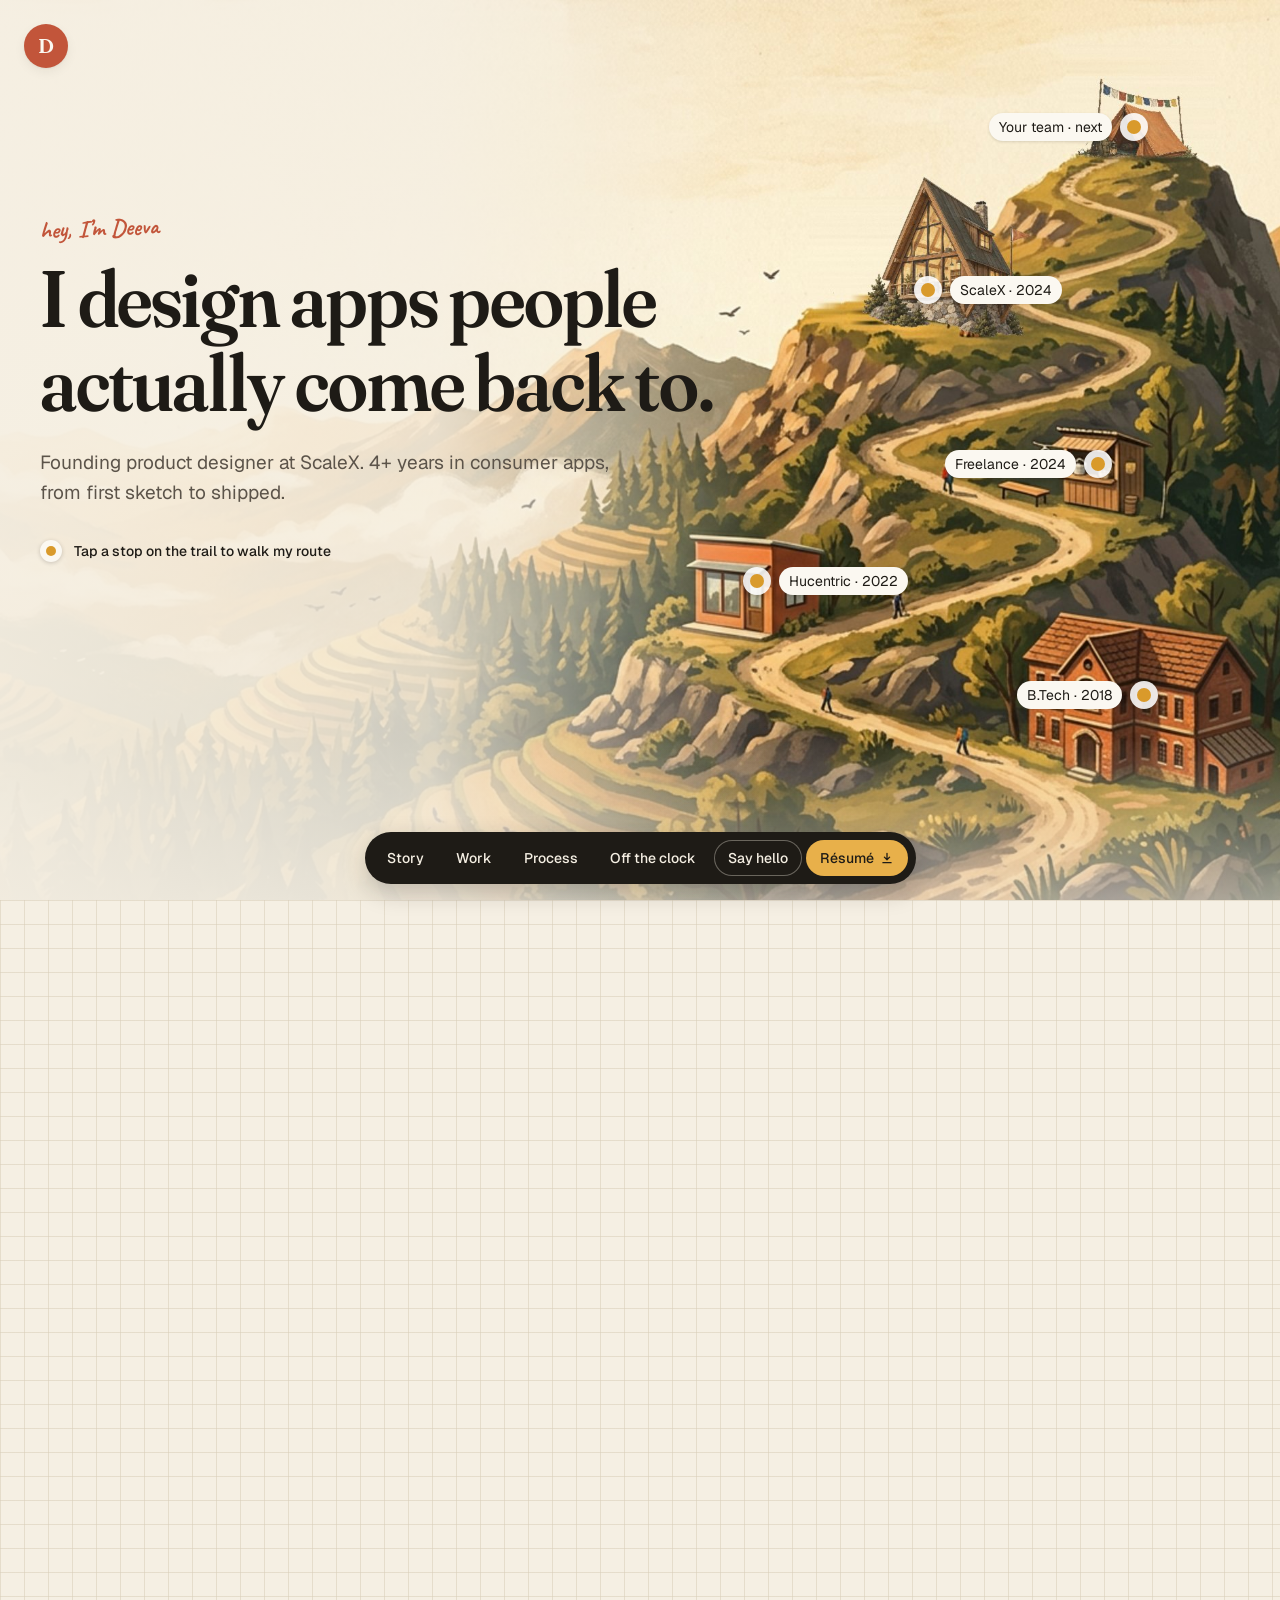
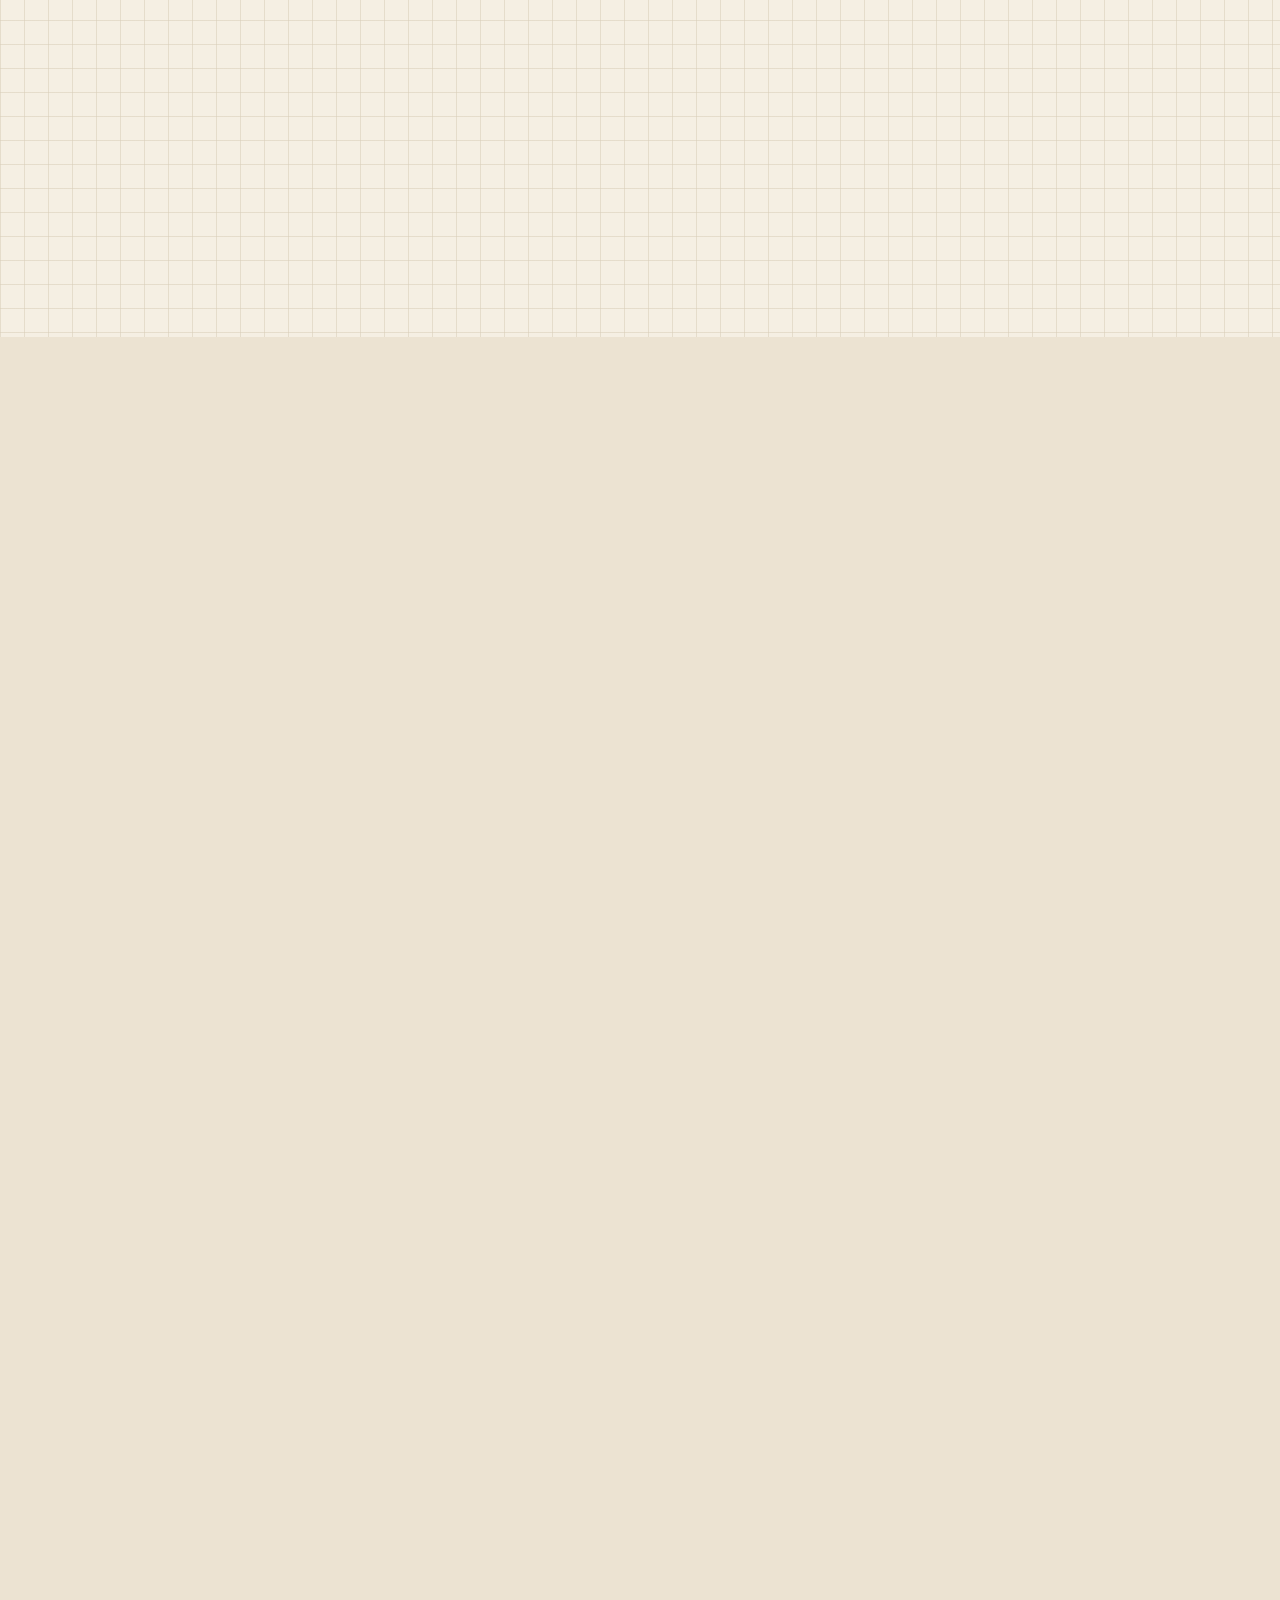
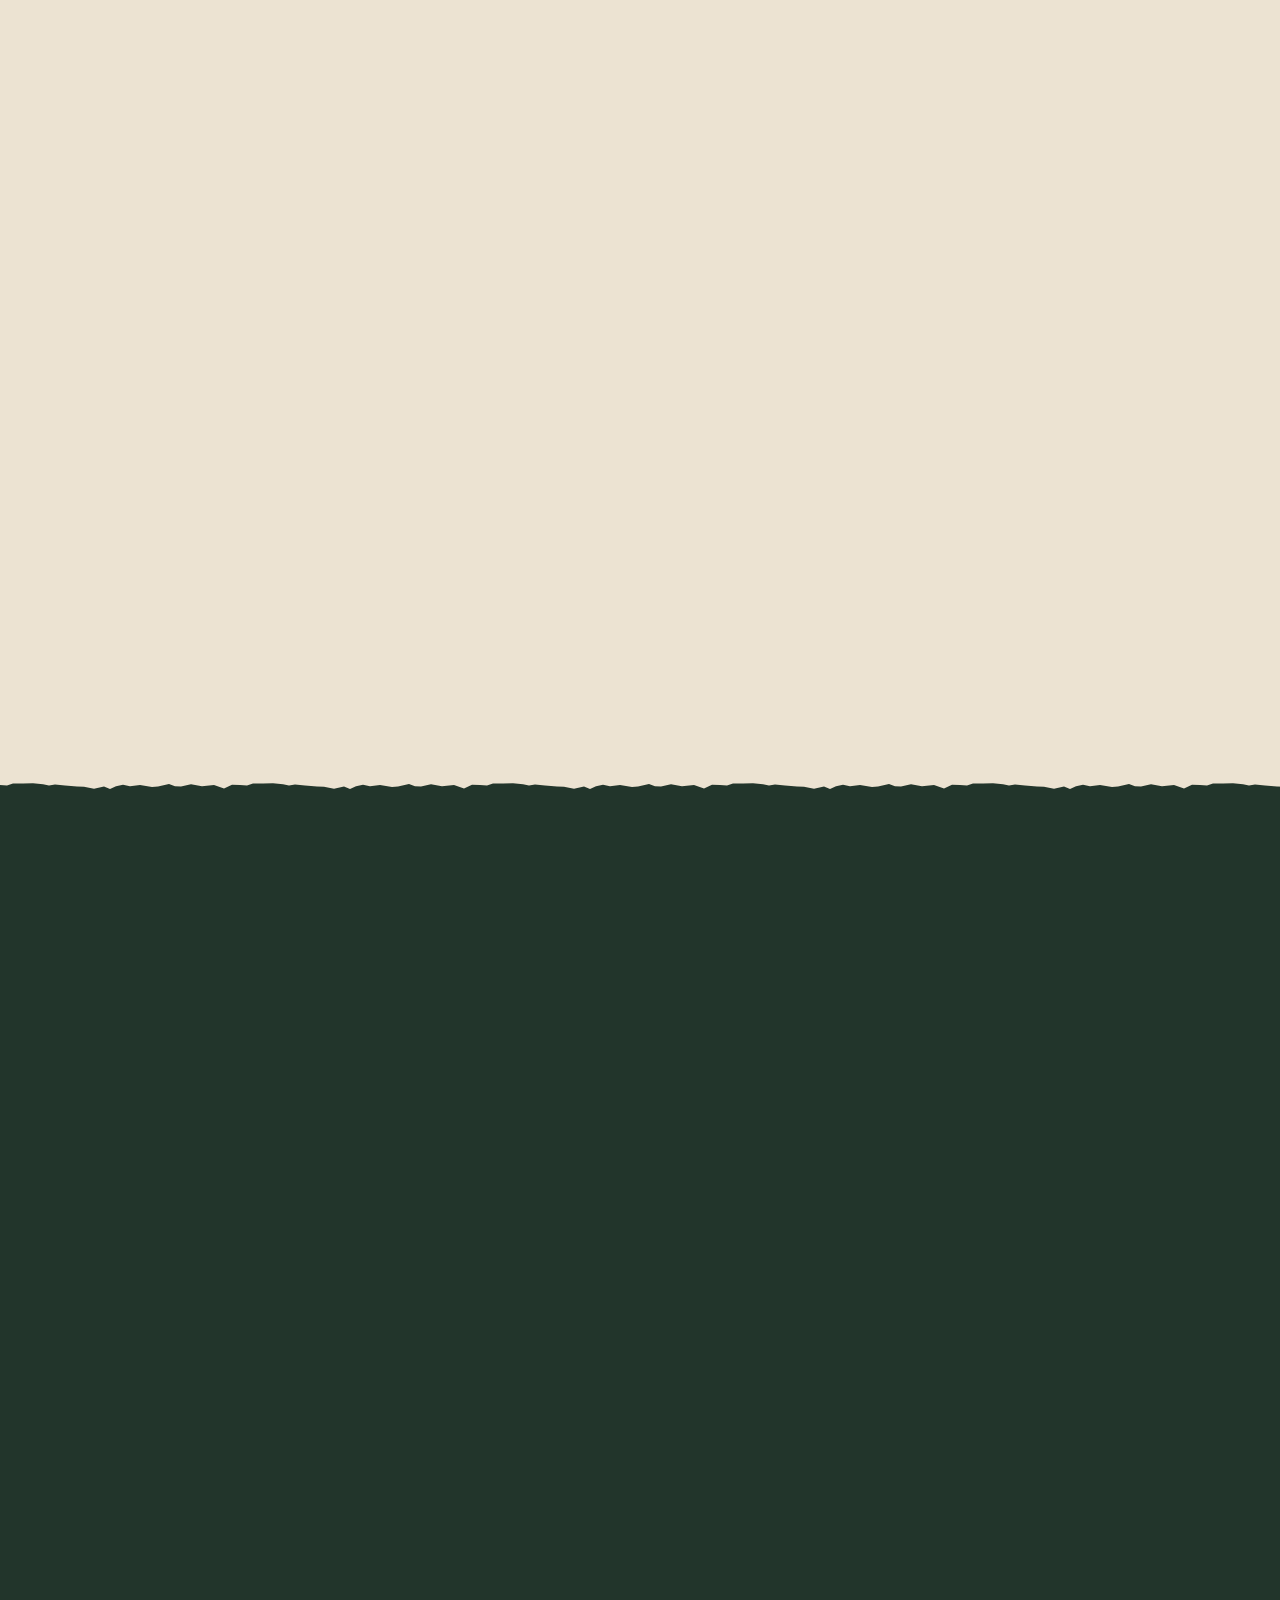
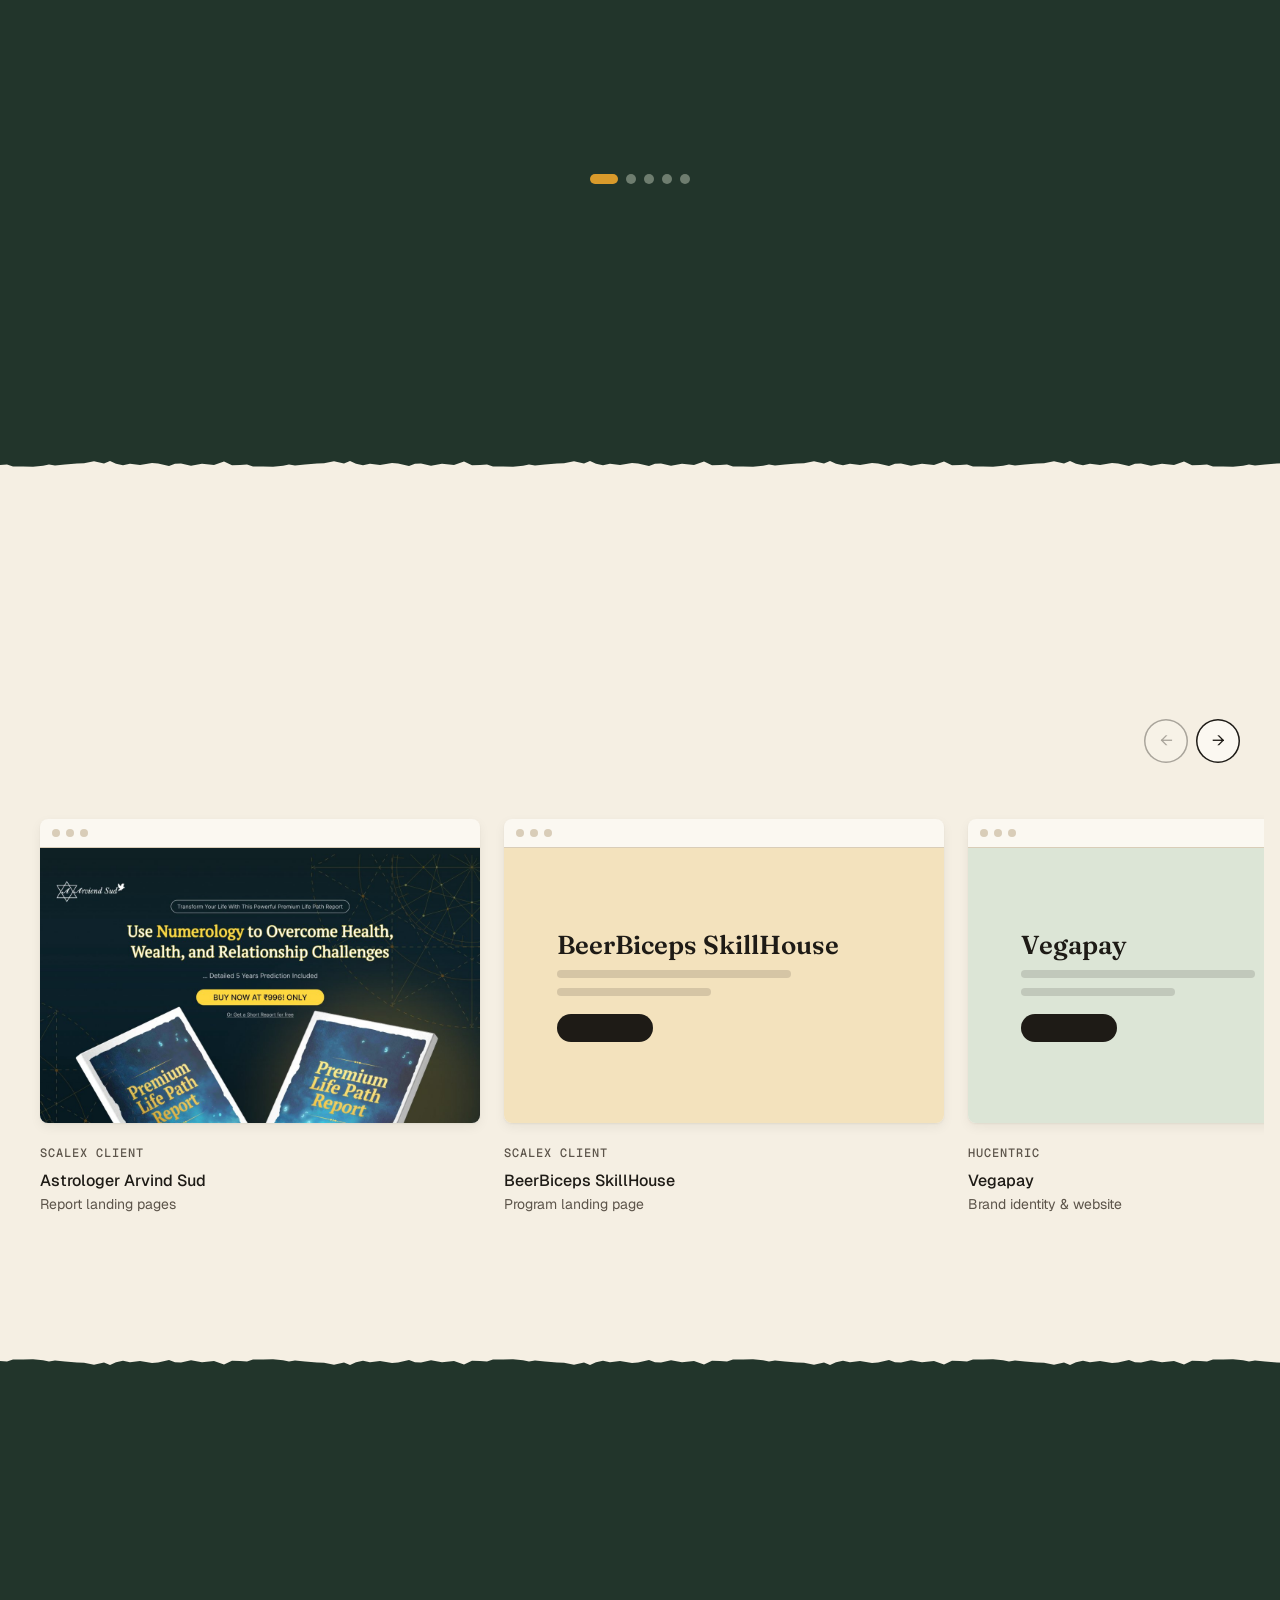
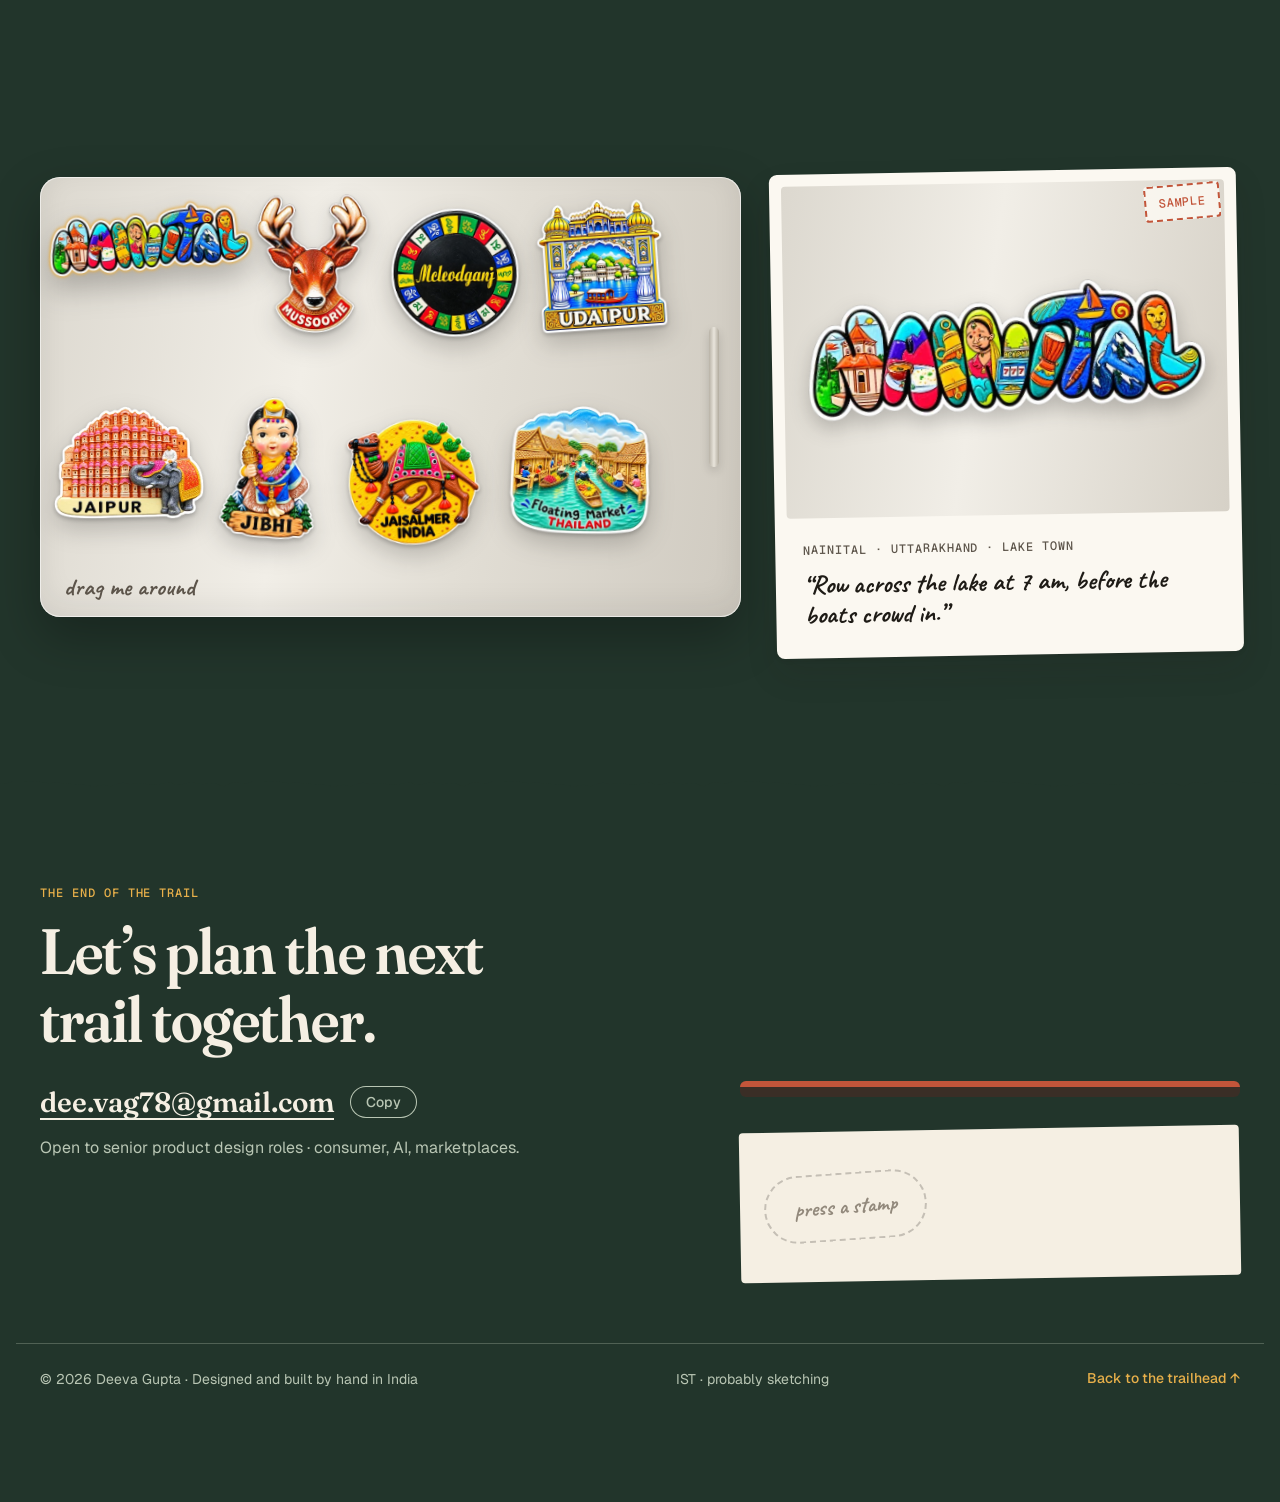
==== commit ce08a96f: "hide say hello section" ====
--- a/index.html
+++ b/index.html
@@ -169,7 +169,7 @@
     </section>
 
     <!-- 08 · SAY HELLO: post office desk + corkboard wall -->
-    <section class="chapter chapter--kraft" id="hello" aria-labelledby="hello-title">
+    <!-- <section class="chapter chapter--kraft" id="hello" aria-labelledby="hello-title">
       <div class="wrap">
         <div class="head reveal">
           <p class="eyebrow t-eyebrow">Summit · Say hello</p>
@@ -249,7 +249,7 @@
         </div>
         <div class="corkboard"><ul class="wall" id="wall"></ul></div>
       </div>
-    </section>
+    </section> -->
   </main>
 
   <footer class="foot" id="foot">
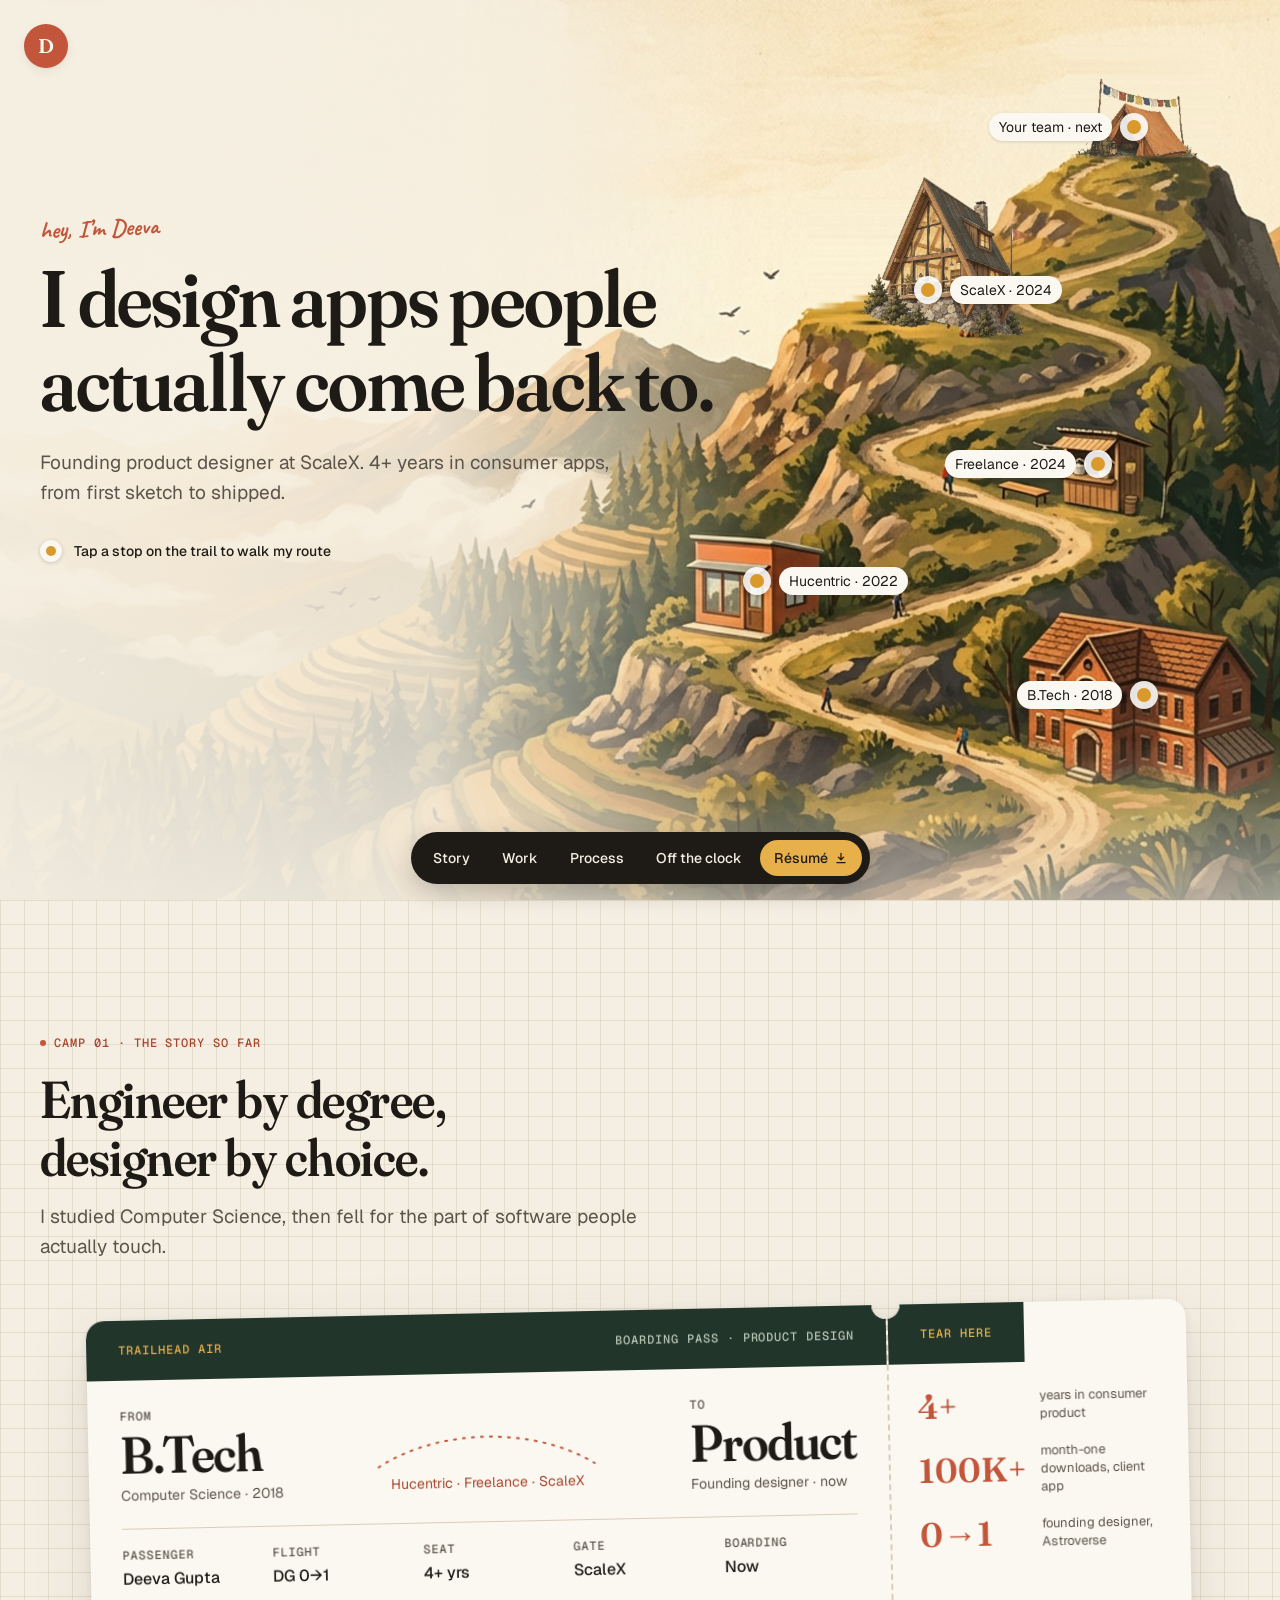
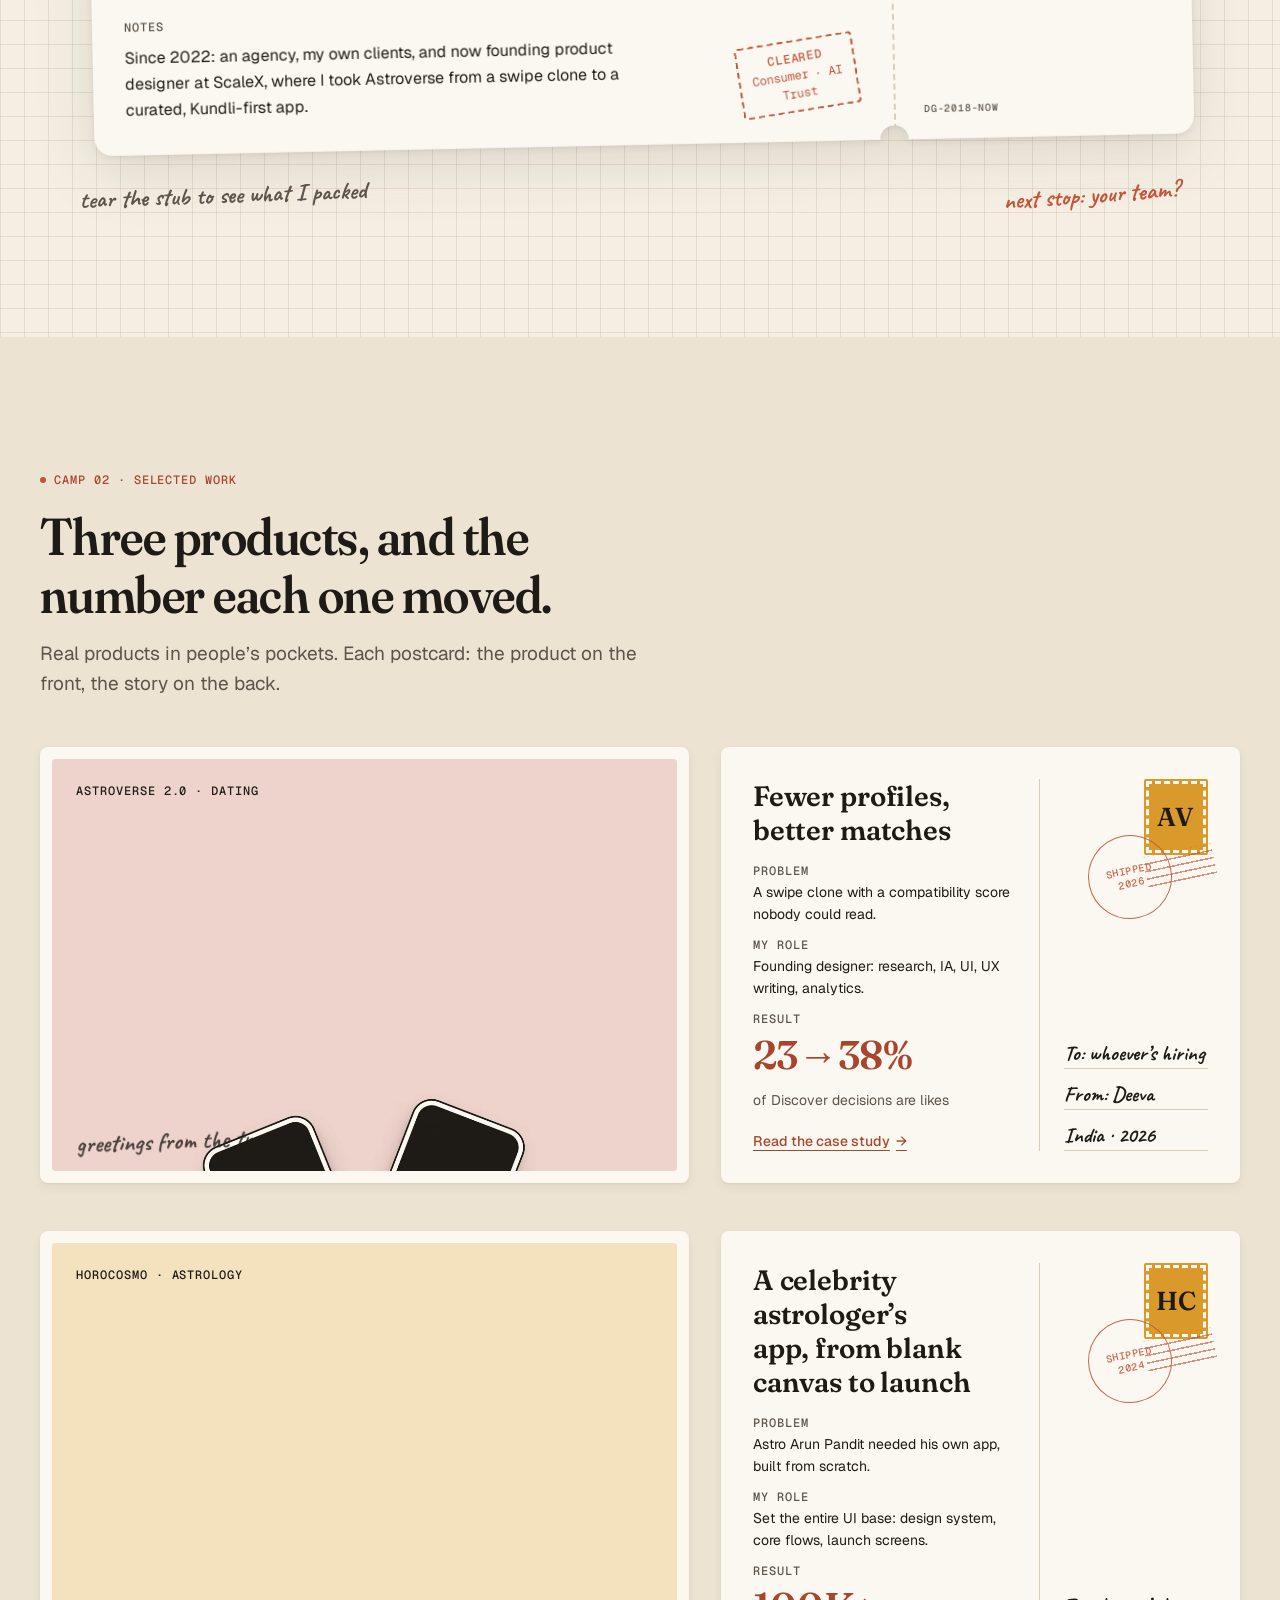
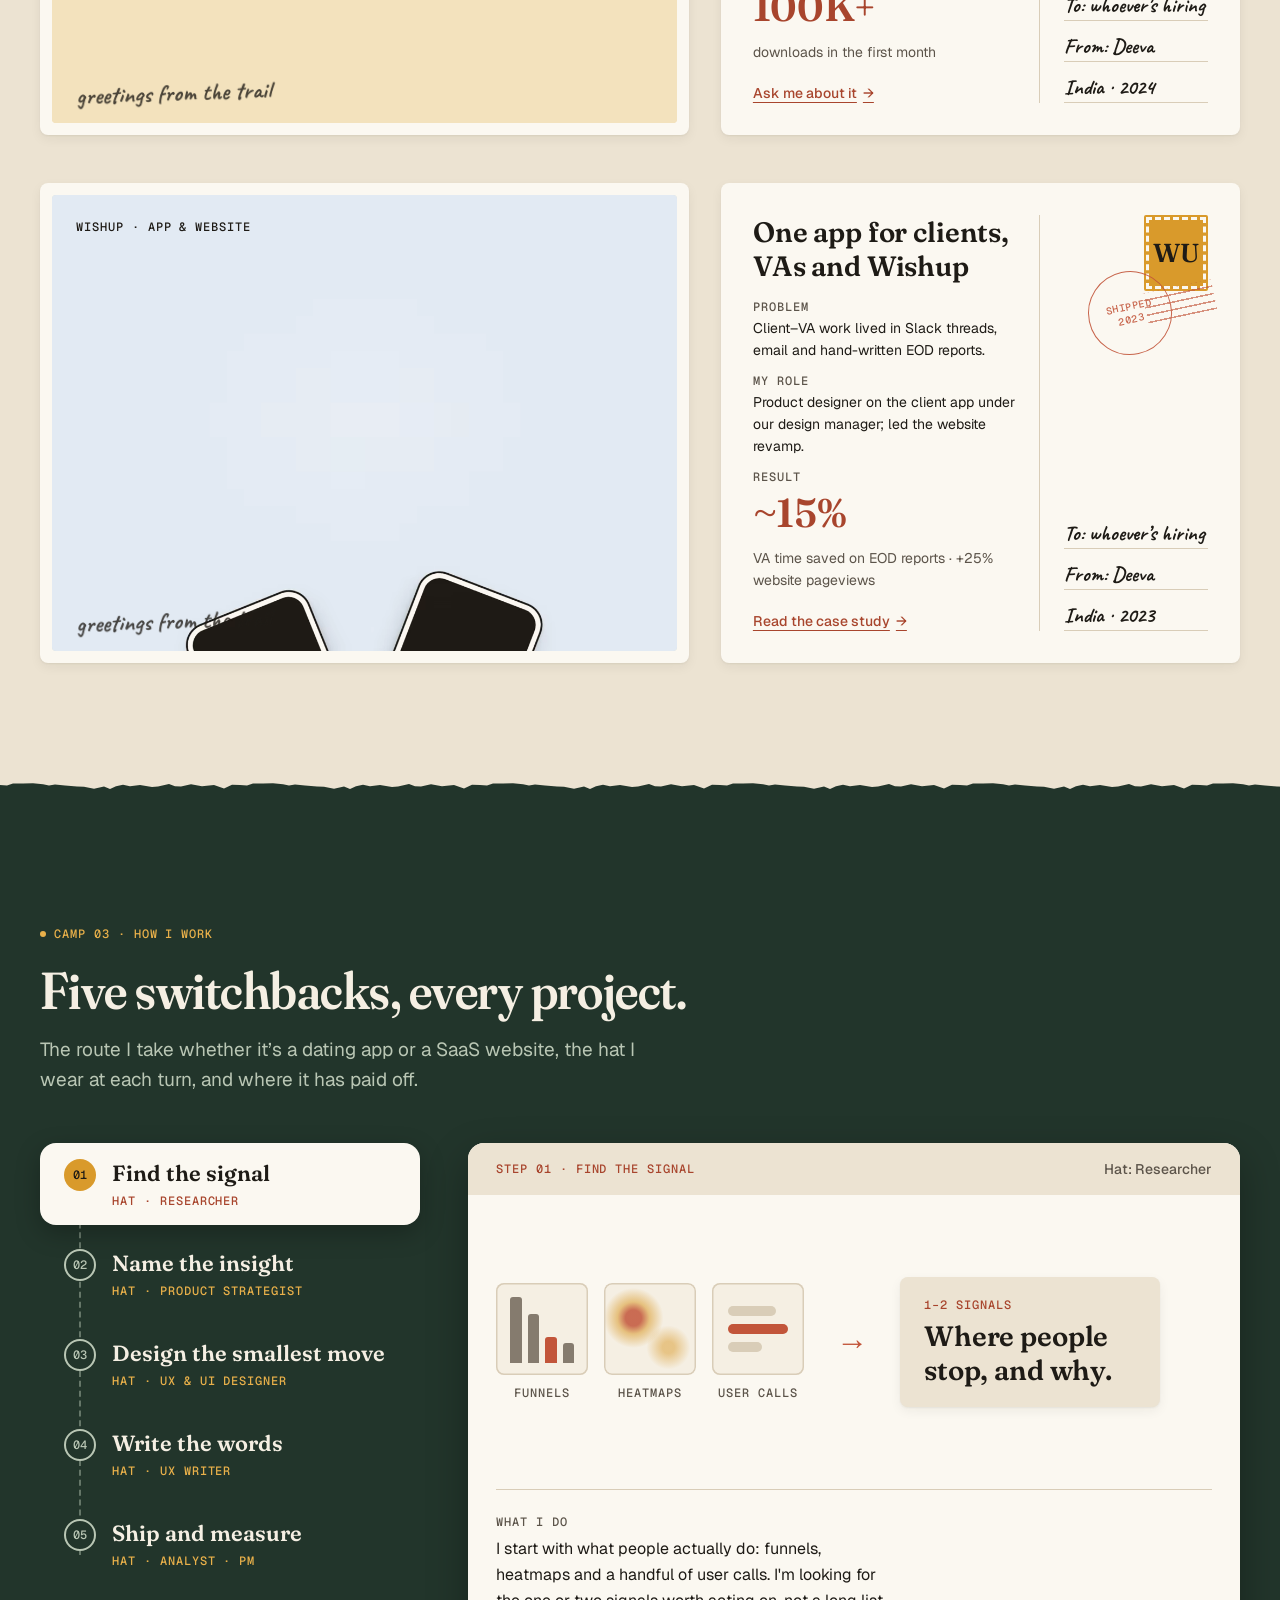
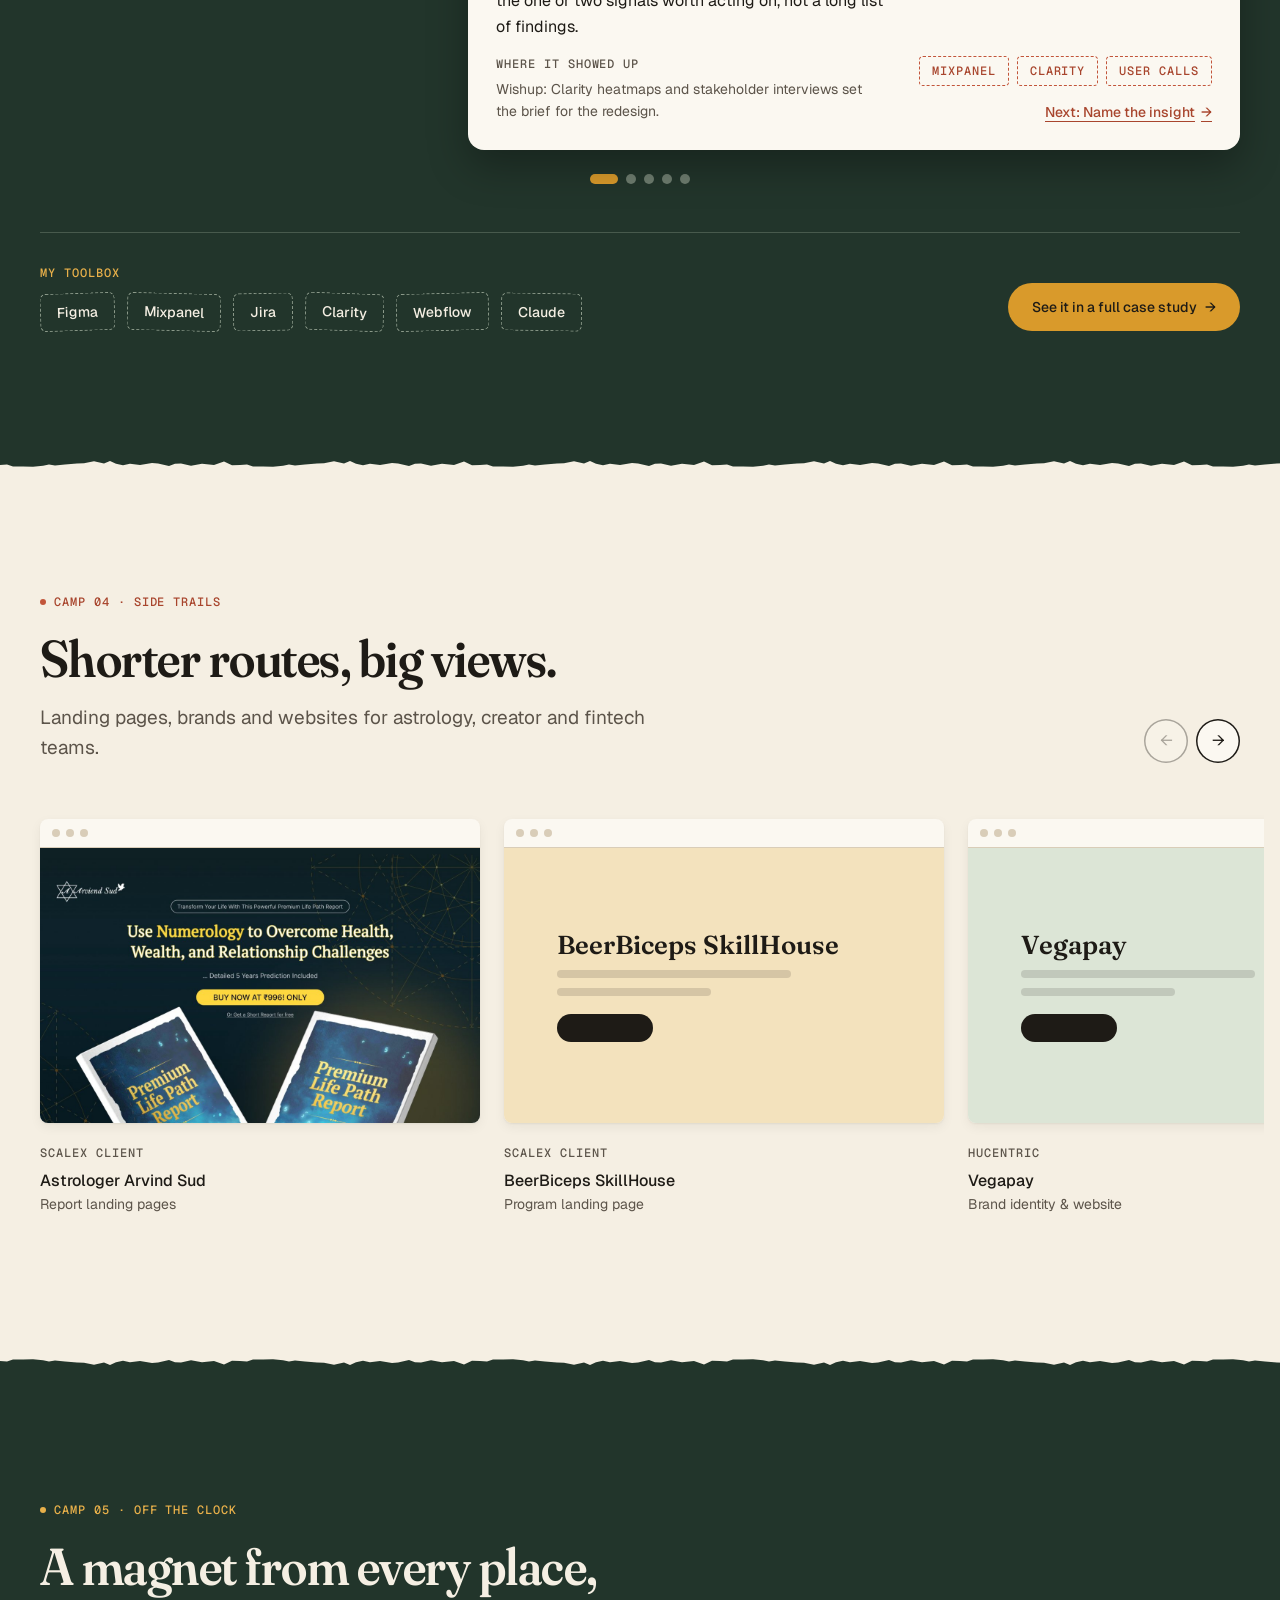
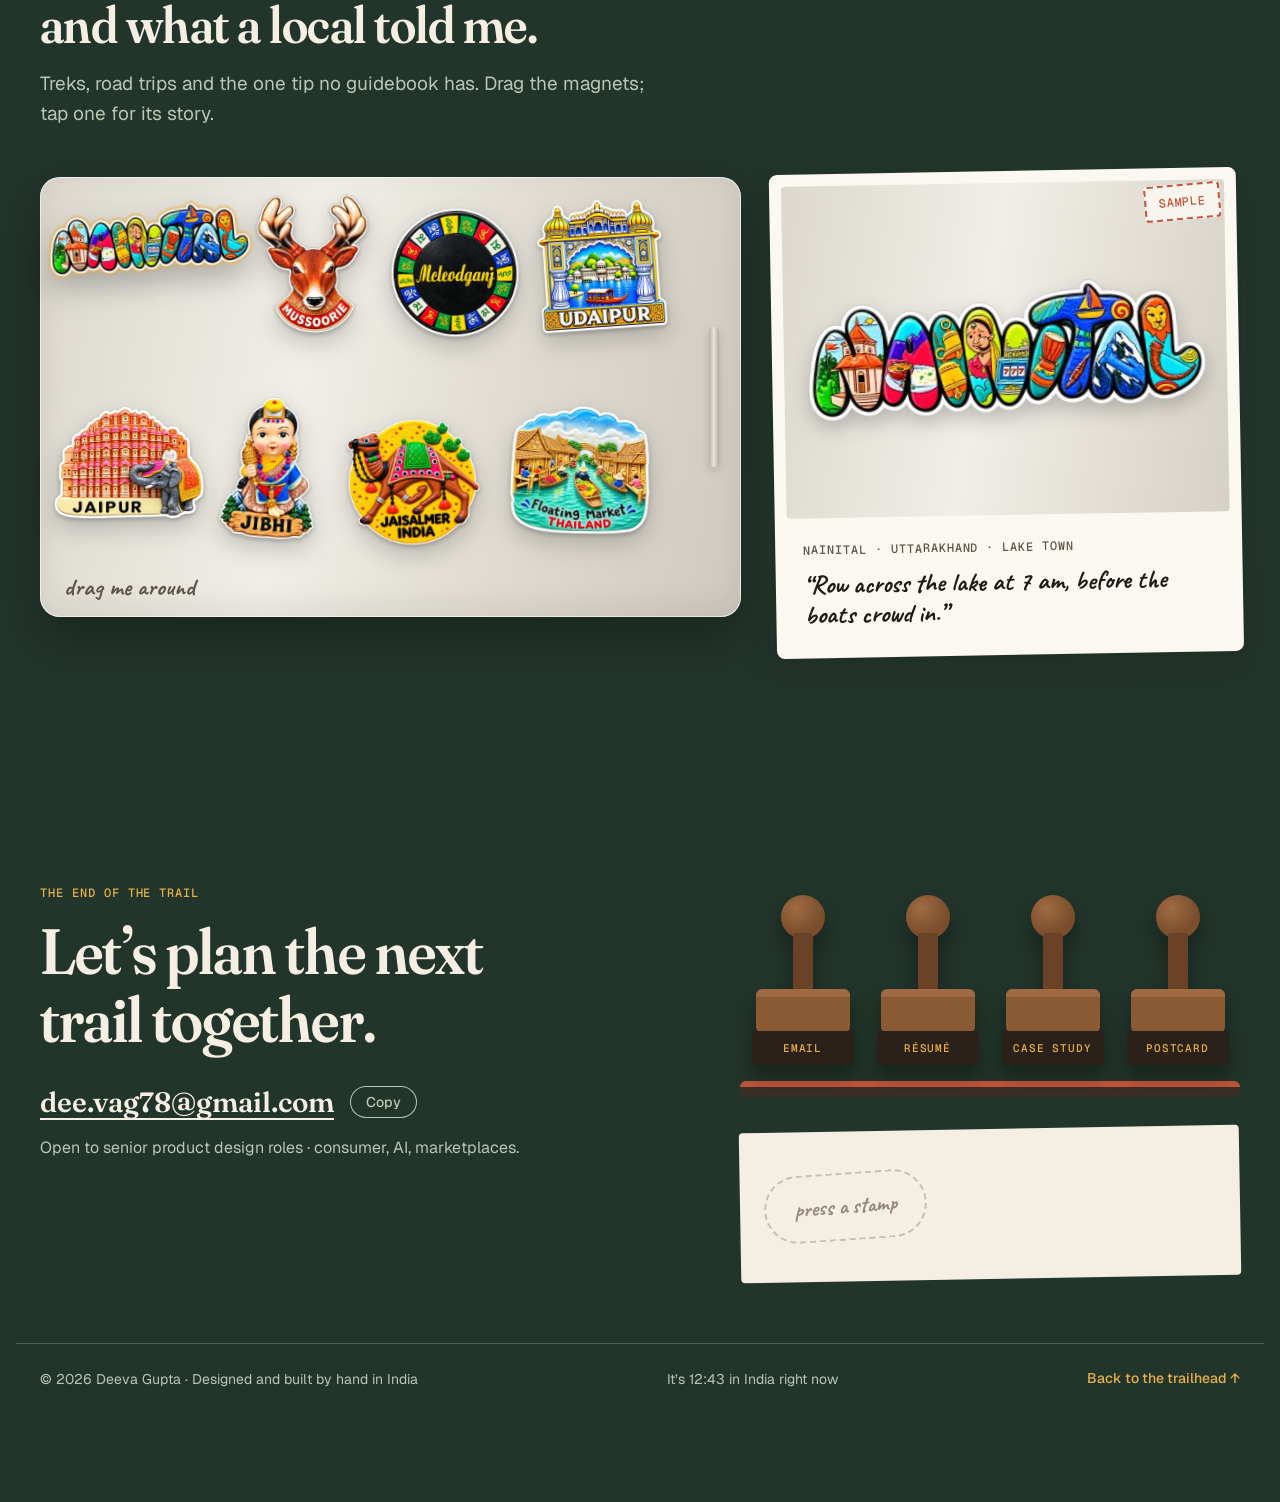
==== commit 8b0c163e: "Hide Say hello (reversible) and restore page text: hidden attribute instead of HTML comment" ====
--- a/index.html
+++ b/index.html
@@ -169,7 +169,8 @@
     </section>
 
     <!-- 08 · SAY HELLO: post office desk + corkboard wall -->
-    <!-- <section class="chapter chapter--kraft" id="hello" aria-labelledby="hello-title">
+    <!-- HIDDEN for now: delete the `hidden` attribute on this section, the nav link and (case studies) the buttons to bring Say hello back -->
+    <section class="chapter chapter--kraft" id="hello" aria-labelledby="hello-title" hidden>
       <div class="wrap">
         <div class="head reveal">
           <p class="eyebrow t-eyebrow">Summit · Say hello</p>
@@ -249,7 +250,7 @@
         </div>
         <div class="corkboard"><ul class="wall" id="wall"></ul></div>
       </div>
-    </section> -->
+    </section>
   </main>
 
   <footer class="foot" id="foot">
@@ -278,7 +279,7 @@
     <a href="#work">Work</a>
     <a href="#process">Process</a>
     <a href="#off-the-clock" class="nav-long">Off the clock</a>
-    <a href="#hello" class="nav-hello">Say hello</a>
+    <a href="#hello" class="nav-hello" hidden>Say hello</a>
     <a href="assets/Deeva_Gupta_Resume.pdf" class="nav-resume" target="_blank" rel="noopener" data-resume>Résumé<svg width="14" height="14" viewBox="0 0 24 24" fill="none" stroke="currentColor" stroke-width="2.2" stroke-linecap="round" stroke-linejoin="round" aria-hidden="true"><path d="M12 4v11m0 0-4.5-4.5M12 15l4.5-4.5M5 20h14"/></svg></a>
   </nav>
 
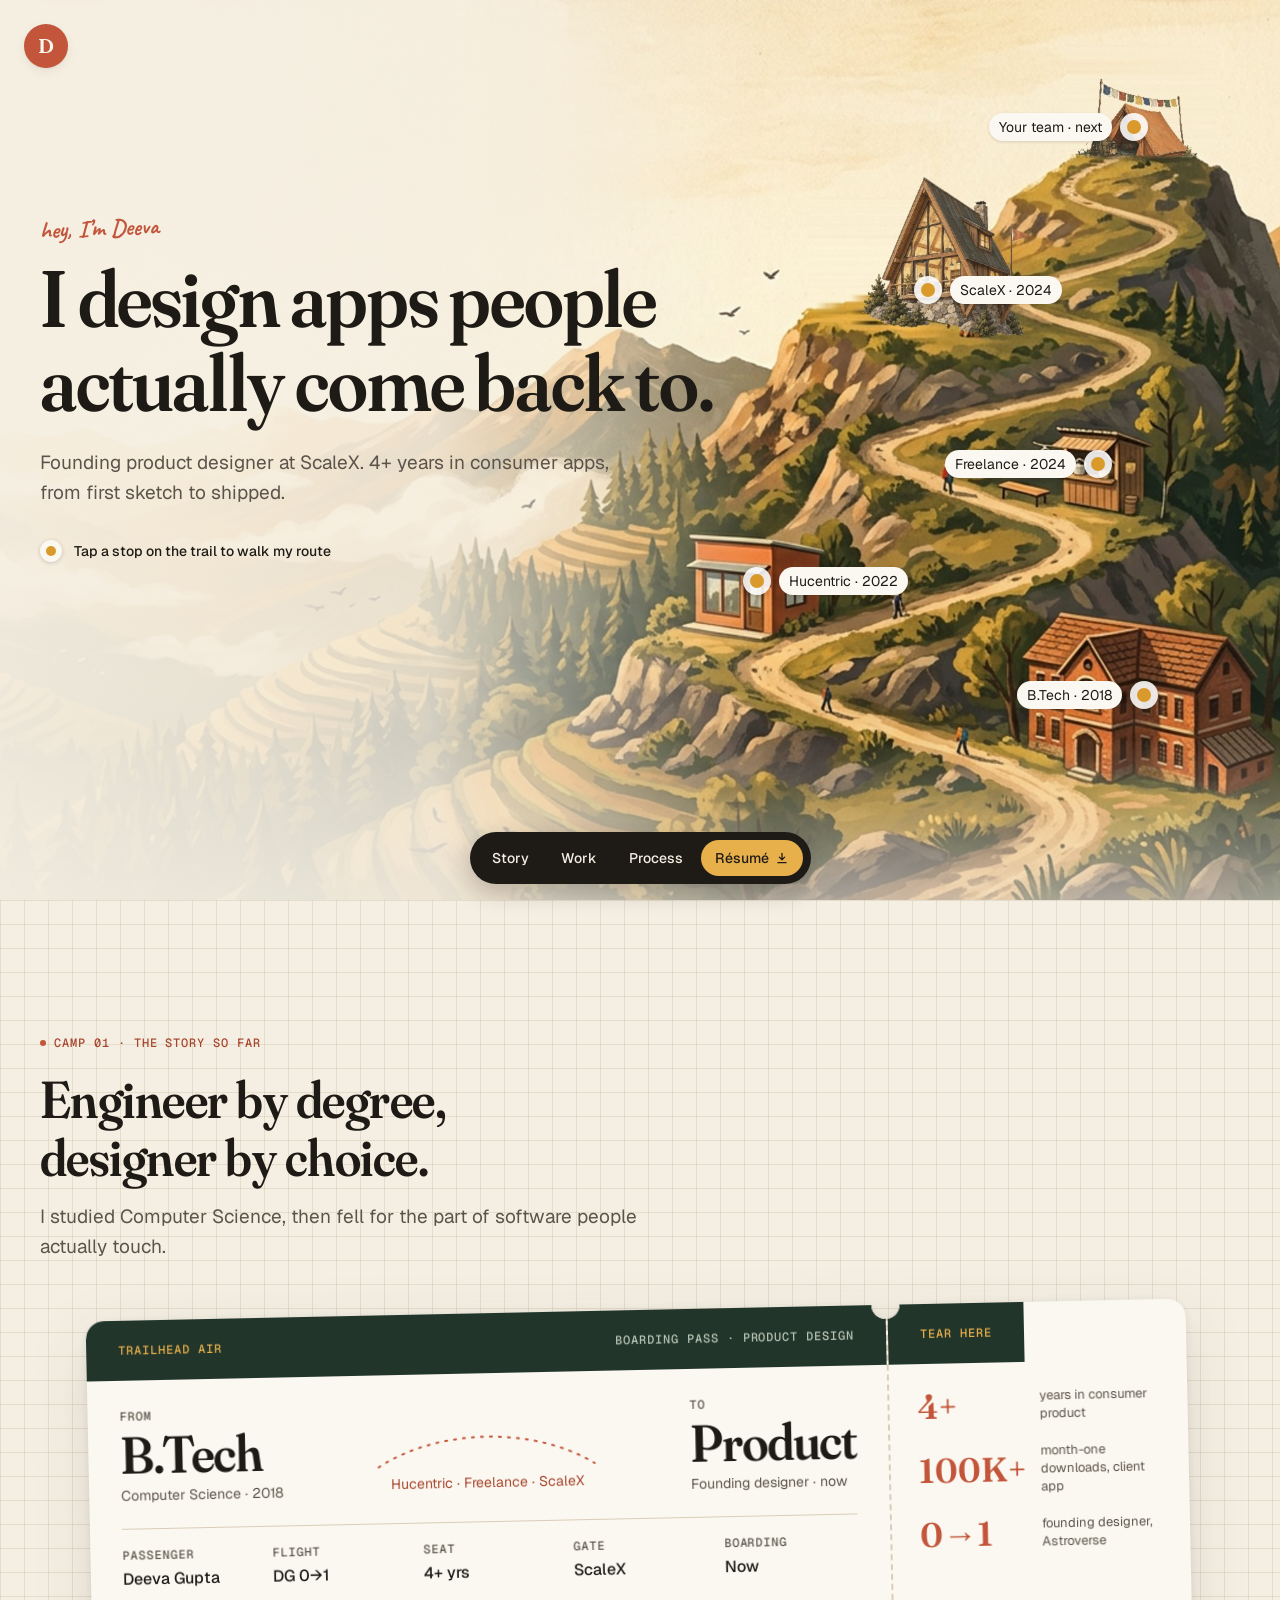
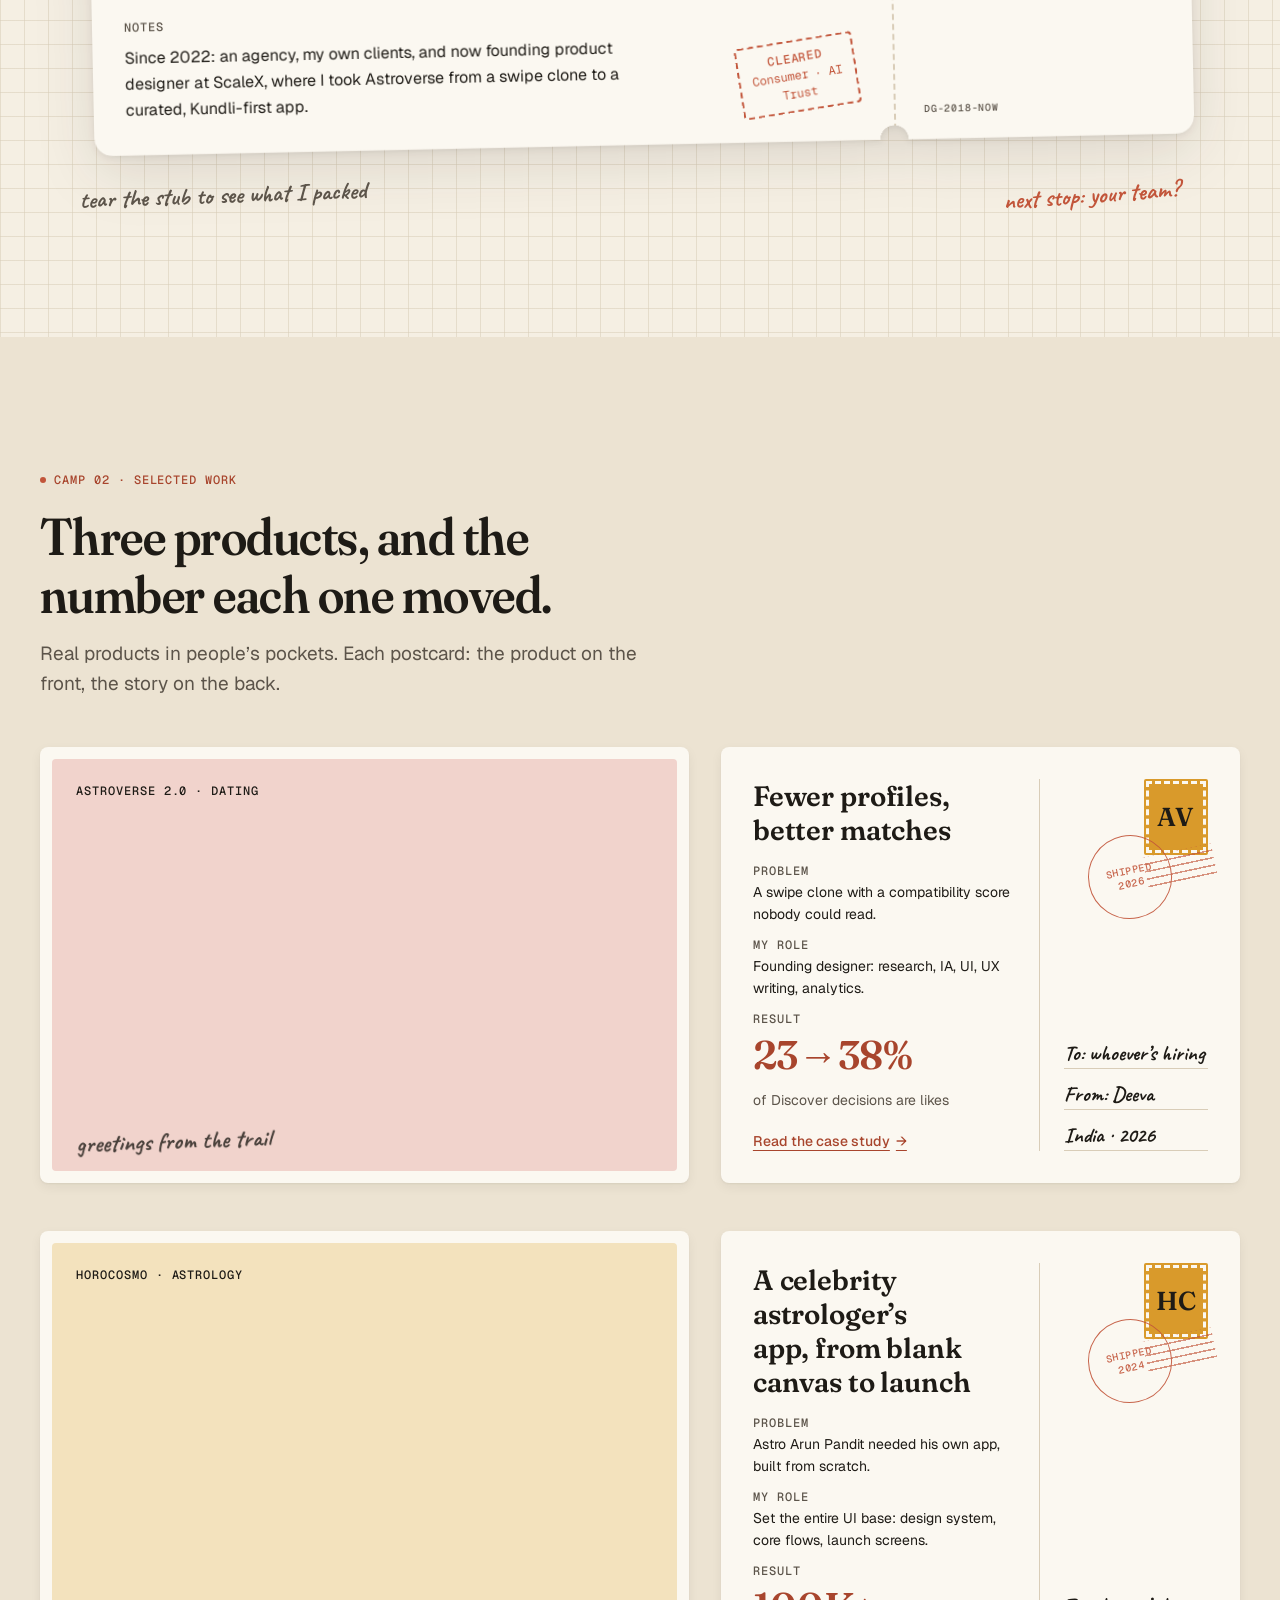
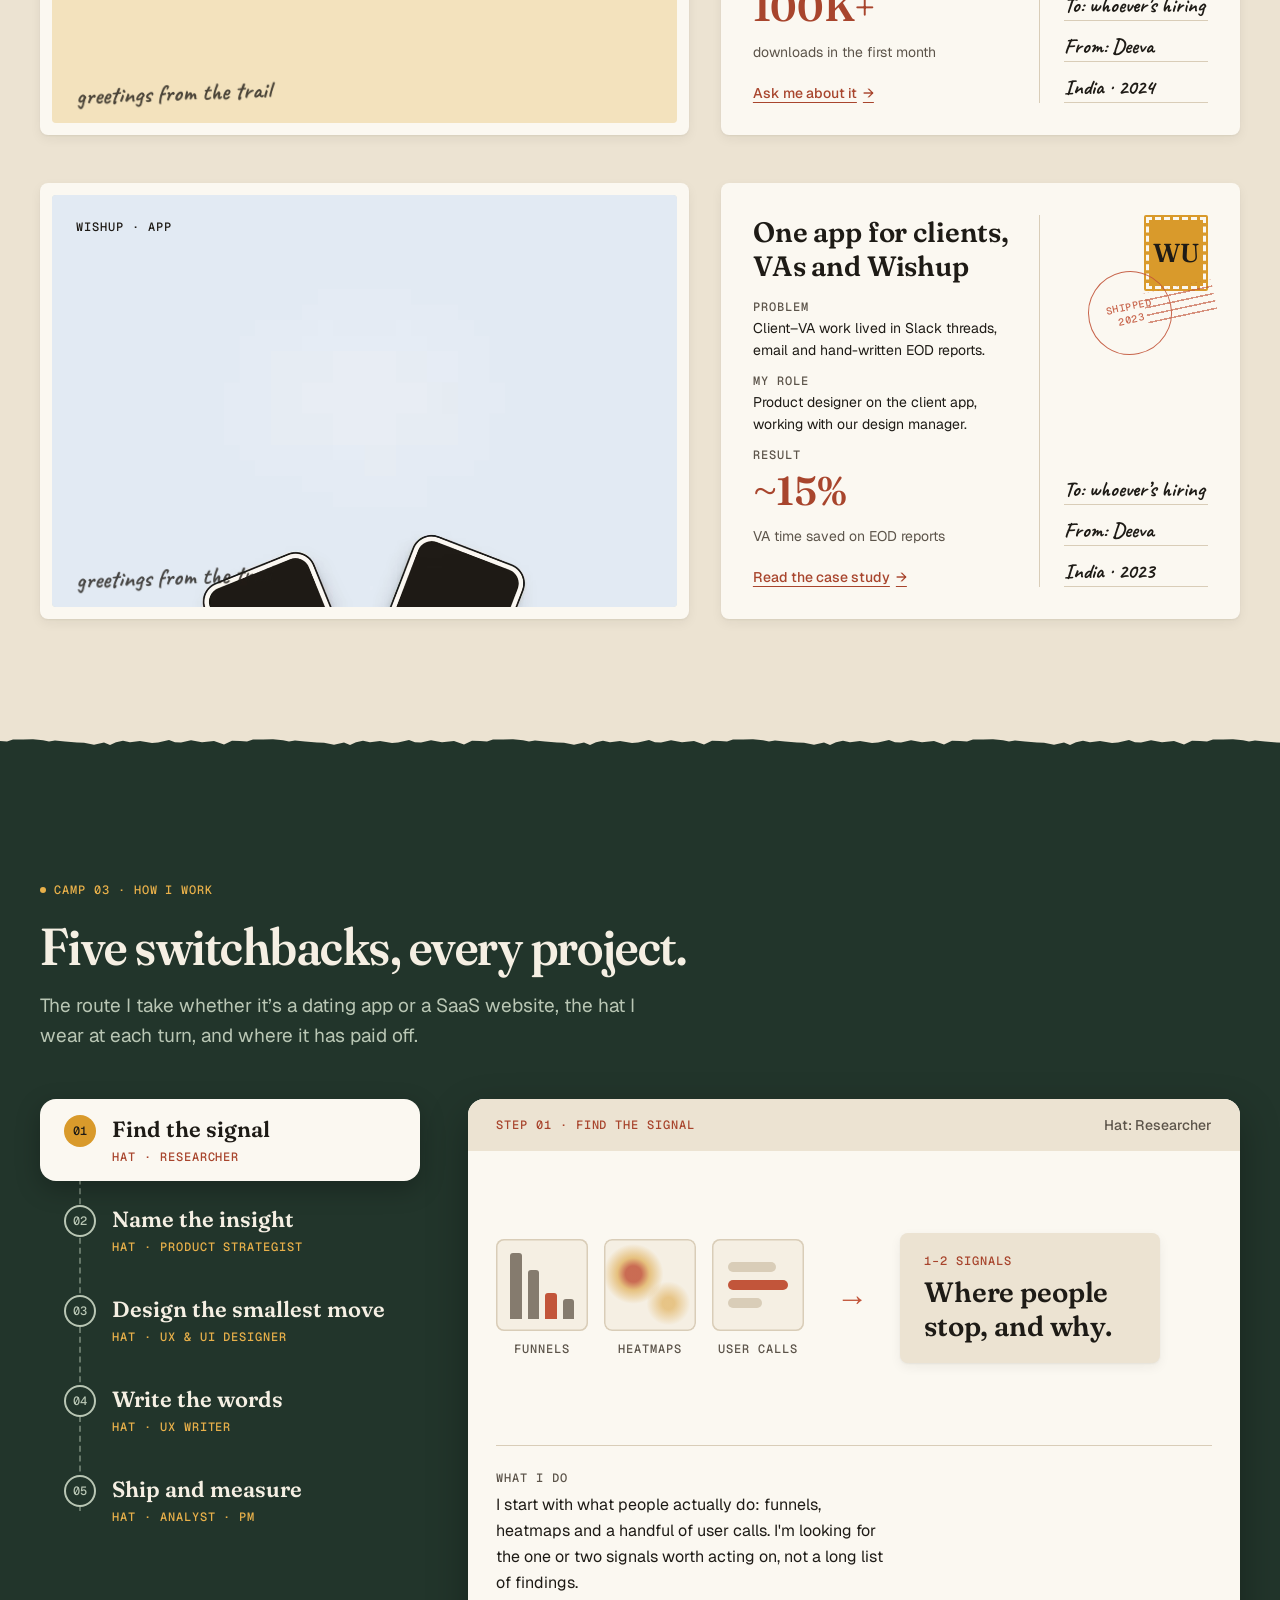
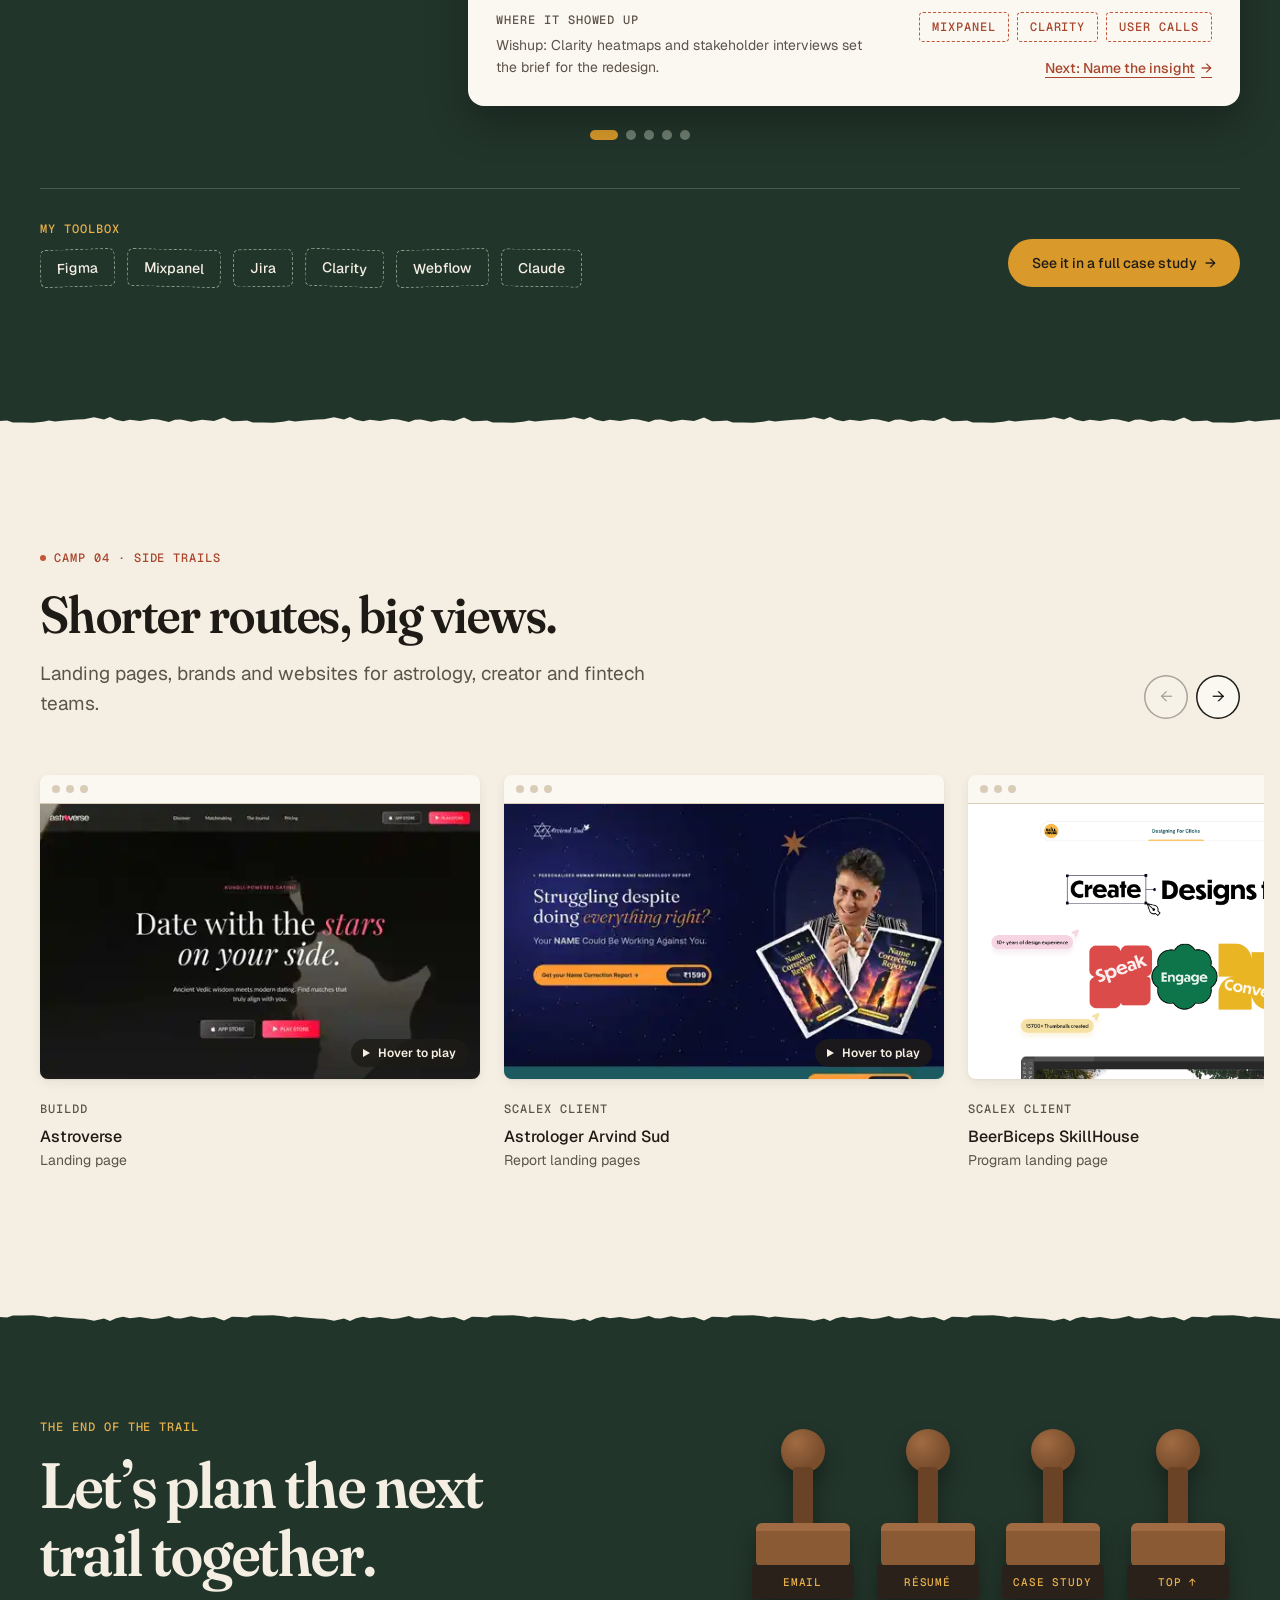
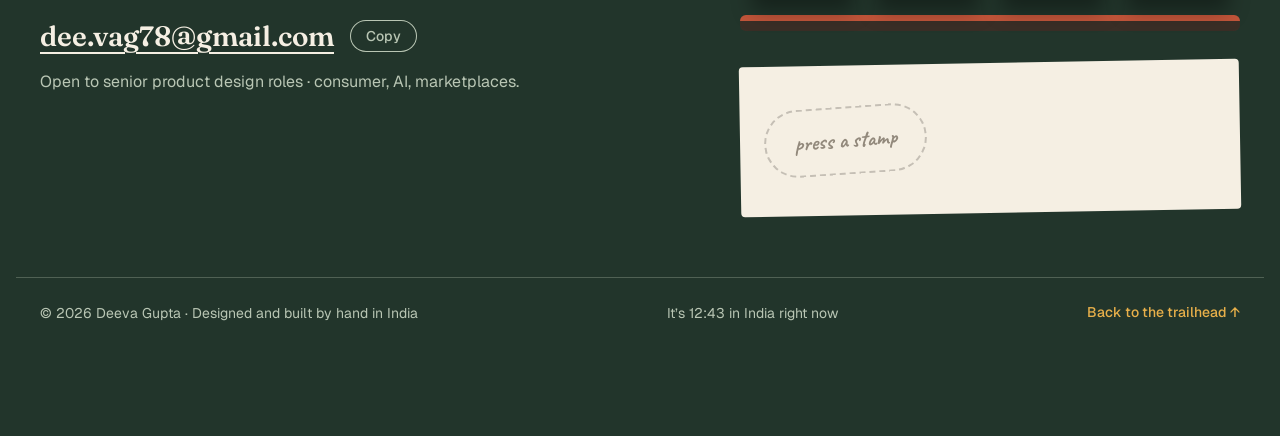
==== commit 34a5c882: "Hide Off the clock section for now" ====
--- a/index.html
+++ b/index.html
@@ -152,7 +152,8 @@
     </section>
 
     <!-- 07 · OFF THE CLOCK: fridge door -->
-    <section class="chapter chapter--dark" id="off-the-clock" aria-labelledby="clock-title">
+    <!-- HIDDEN for now: delete the `hidden` attribute on this section and on the "Off the clock" nav link to bring it back -->
+    <section class="chapter chapter--dark" id="off-the-clock" aria-labelledby="clock-title" hidden>
       <div class="wrap">
         <div class="head reveal">
           <p class="eyebrow t-eyebrow">Camp 05 · Off the clock</p>
@@ -278,7 +279,7 @@
     <a href="#story">Story</a>
     <a href="#work">Work</a>
     <a href="#process">Process</a>
-    <a href="#off-the-clock" class="nav-long">Off the clock</a>
+    <a href="#off-the-clock" class="nav-long" hidden>Off the clock</a>
     <a href="#hello" class="nav-hello" hidden>Say hello</a>
     <a href="assets/Deeva_Gupta_Resume.pdf" class="nav-resume" target="_blank" rel="noopener" data-resume>Résumé<svg width="14" height="14" viewBox="0 0 24 24" fill="none" stroke="currentColor" stroke-width="2.2" stroke-linecap="round" stroke-linejoin="round" aria-hidden="true"><path d="M12 4v11m0 0-4.5-4.5M12 15l4.5-4.5M5 20h14"/></svg></a>
   </nav>
--- a/assets/css/site.css
+++ b/assets/css/site.css
@@ -476,6 +476,16 @@
 .shelf-item figcaption { padding-top: var(--s4); }
 .shelf-item figcaption .t-eyebrow { color: var(--text-secondary); }
 .shelf-item figcaption h3 { margin-top: var(--s1); font: 500 16px/24px var(--f-ui); }
+.shelf-link { display: block; color: inherit; text-decoration: none; border-radius: var(--r-s); }
+.shelf-link:focus-visible { outline: 2px solid var(--ink-900); outline-offset: 6px; }
+.shelf-stats { margin-top: var(--s2); font: 500 13px/20px var(--f-ui); color: var(--ink-900); }
+.shelf-cta { display: inline-flex; gap: 6px; margin-top: var(--s2); font: 600 14px/20px var(--f-ui); color: var(--ink-900); border-bottom: 1.5px solid currentColor; padding-bottom: 1px; transition: gap var(--fast); }
+.shelf-link:hover .shelf-cta { gap: 10px; }
+.browser-view video { position: absolute; inset: 0; width: 100%; height: 100%; object-fit: cover; object-position: top center; background: var(--tint, var(--tint-slate)); }
+.browser[role="button"] { cursor: pointer; }
+.browser[role="button"]:focus-visible { outline: 2px solid var(--ink-900); outline-offset: 4px; }
+.play-badge { position: absolute; right: 12px; bottom: 12px; display: inline-flex; align-items: center; gap: 7px; padding: 6px 12px 6px 10px; border-radius: 99px; background: rgba(30, 27, 22, .82); color: var(--paper-100); font: 600 12px/16px var(--f-ui); pointer-events: none; transition: opacity var(--fast); }
+.browser.is-playing .play-badge { opacity: 0; }
 .shelf-nav { display: flex; gap: var(--s2); }
 .round-btn { display: grid; place-items: center; width: 44px; height: 44px; border-radius: 50%; border: 0; background: var(--bg-card); box-shadow: inset 0 0 0 1.5px var(--strong); cursor: pointer; transition: background var(--fast); }
 .round-btn:hover { background: var(--bg-alt); }
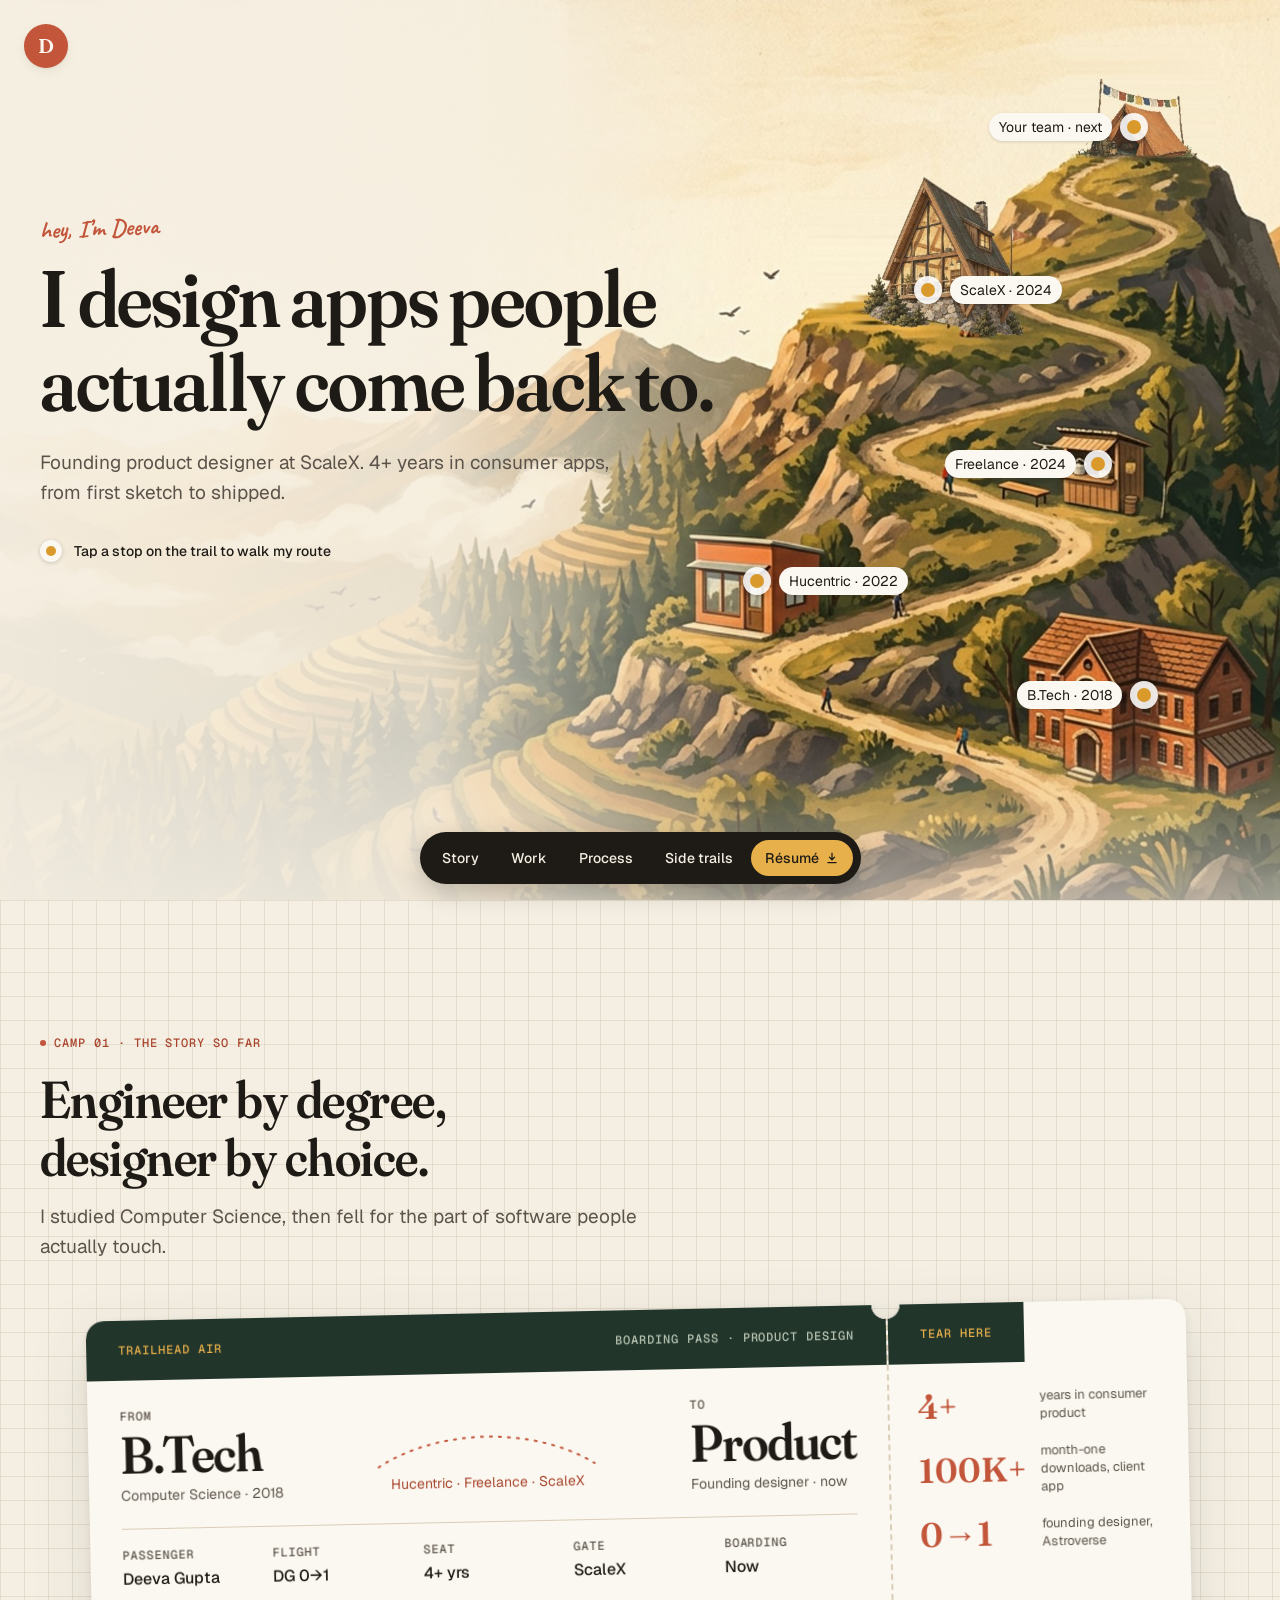
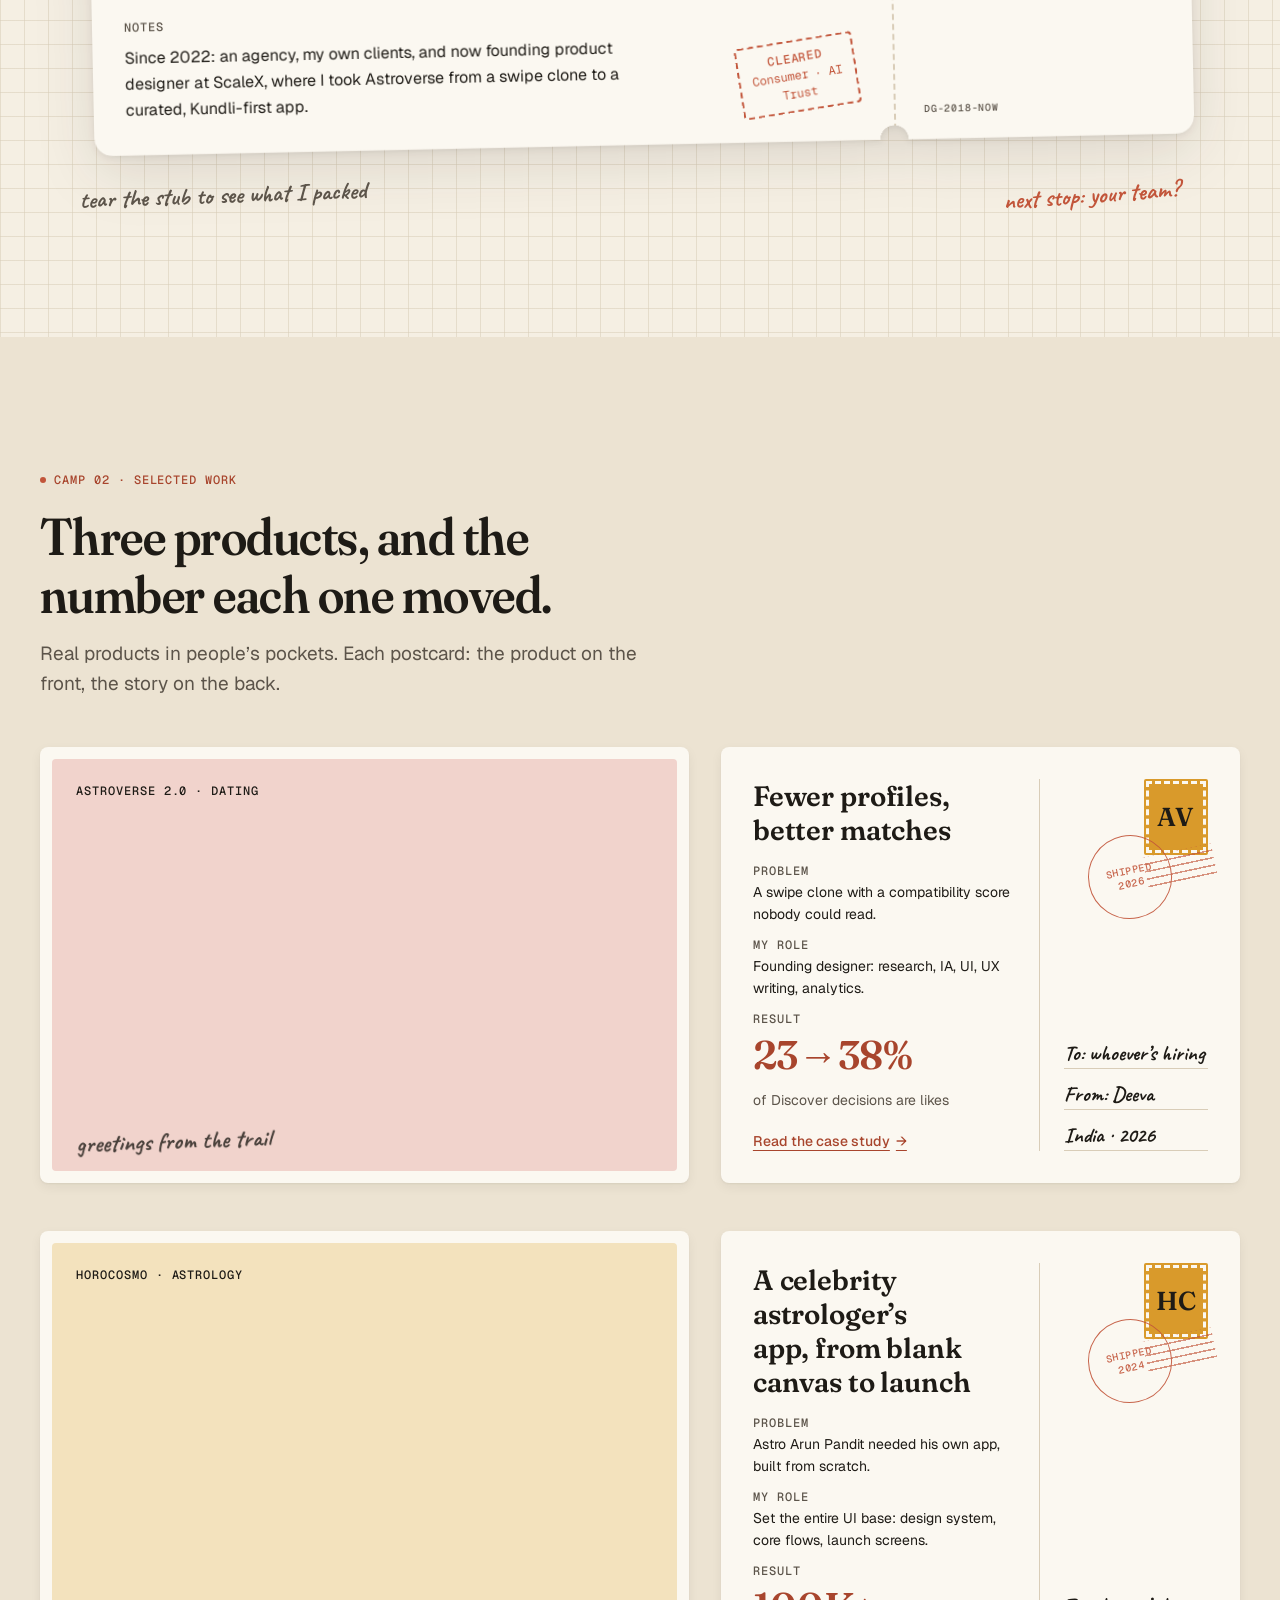
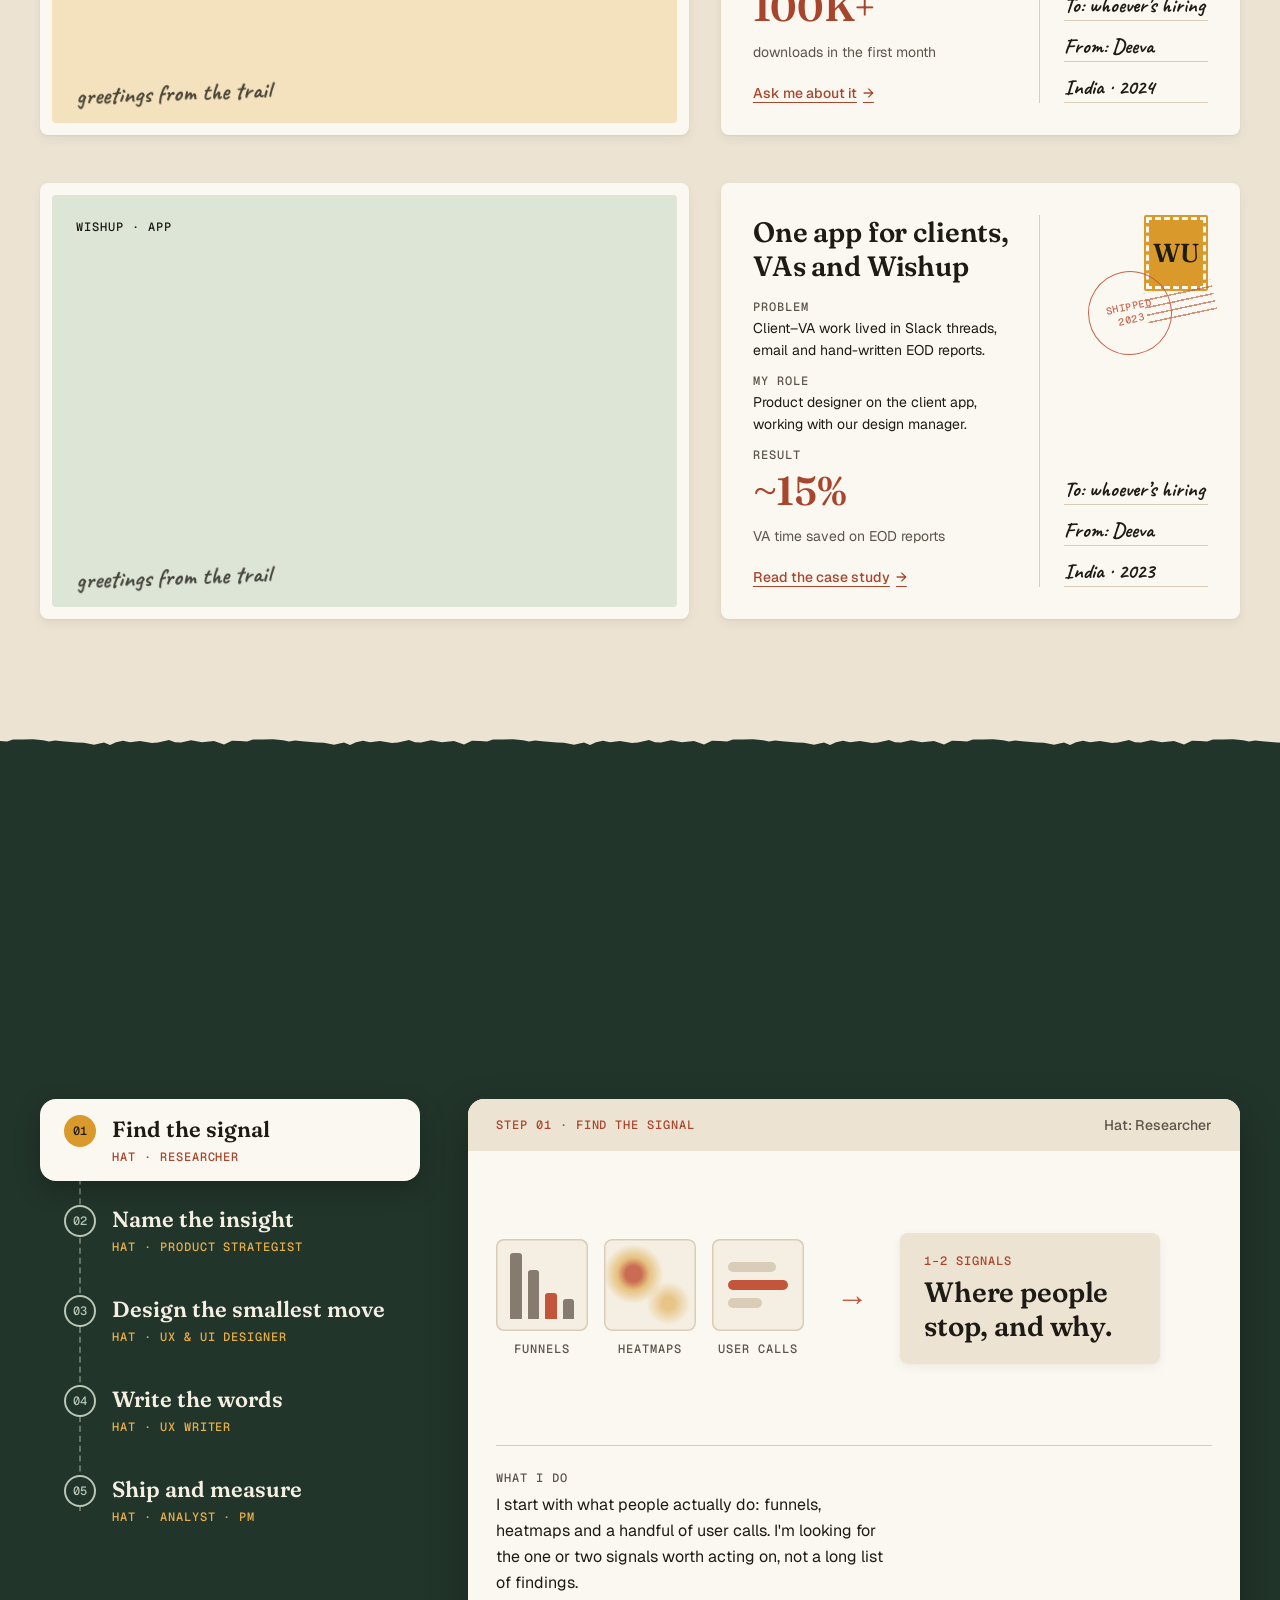
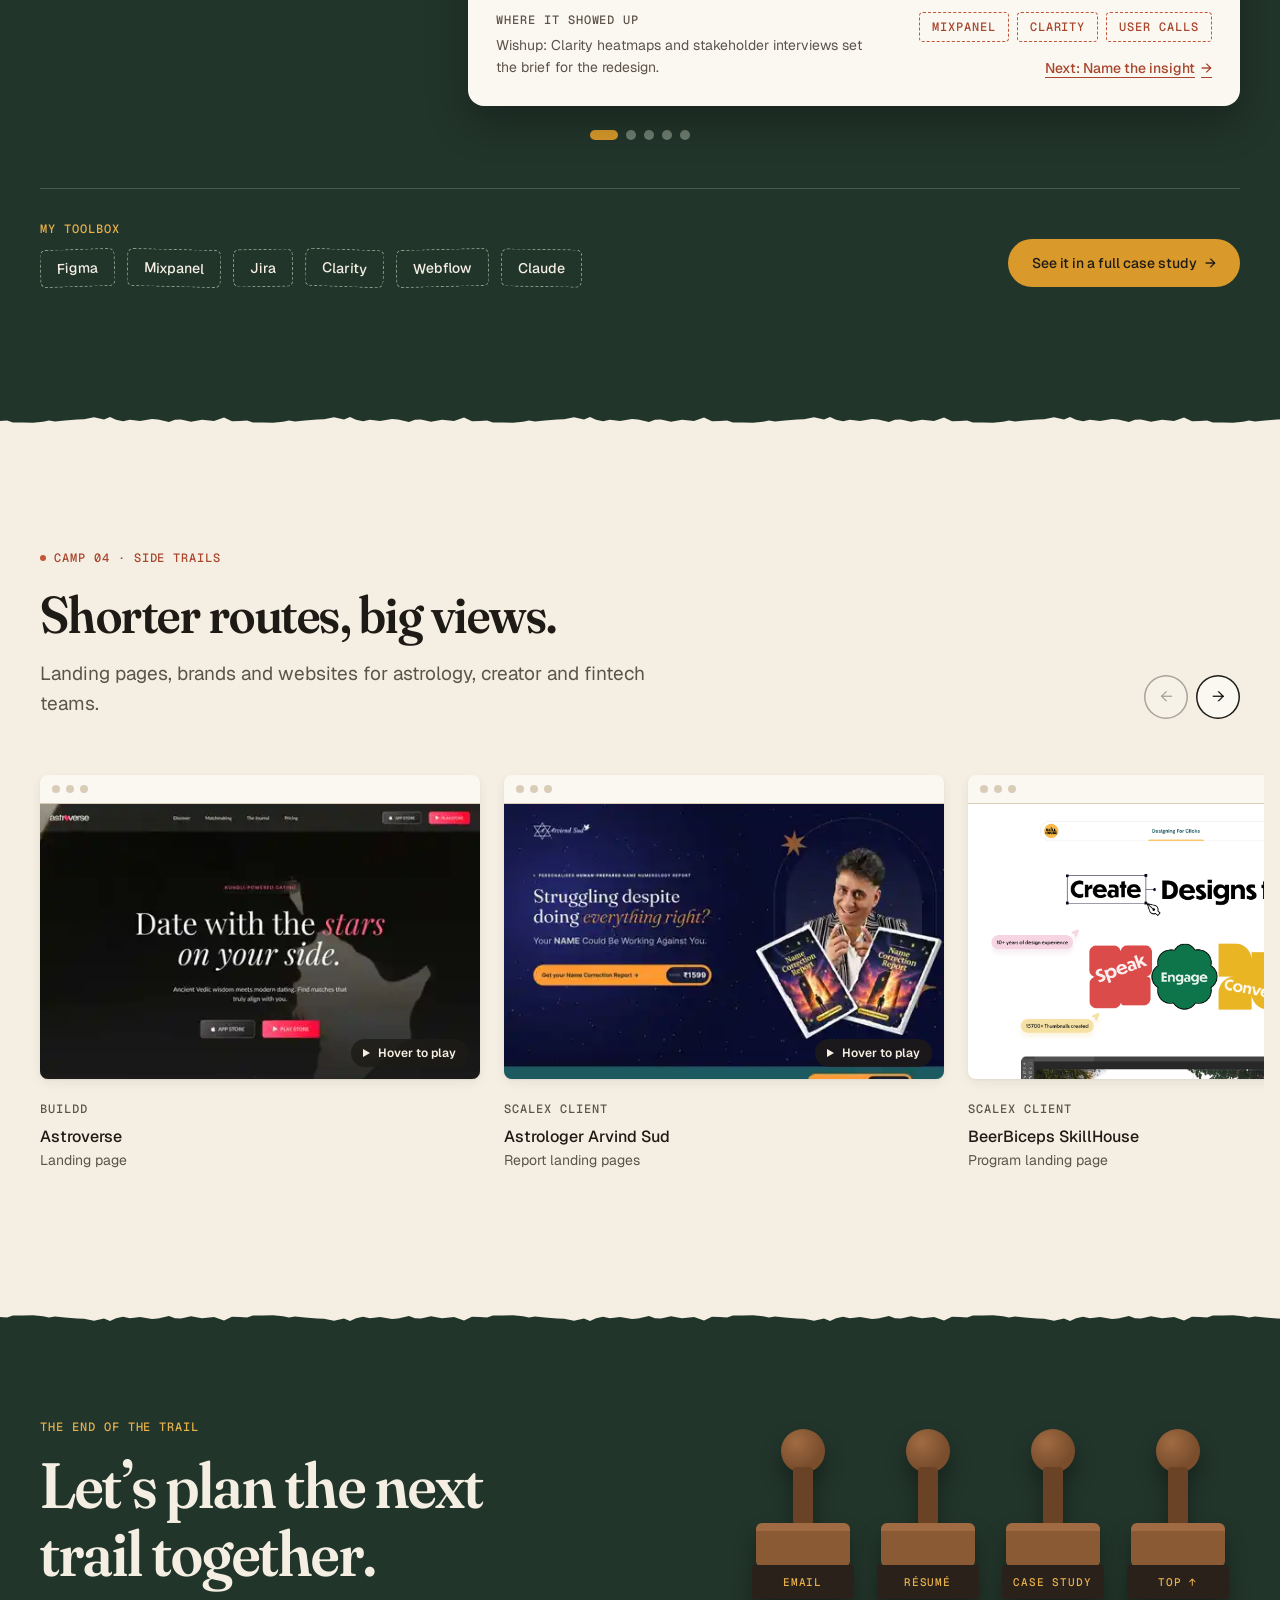
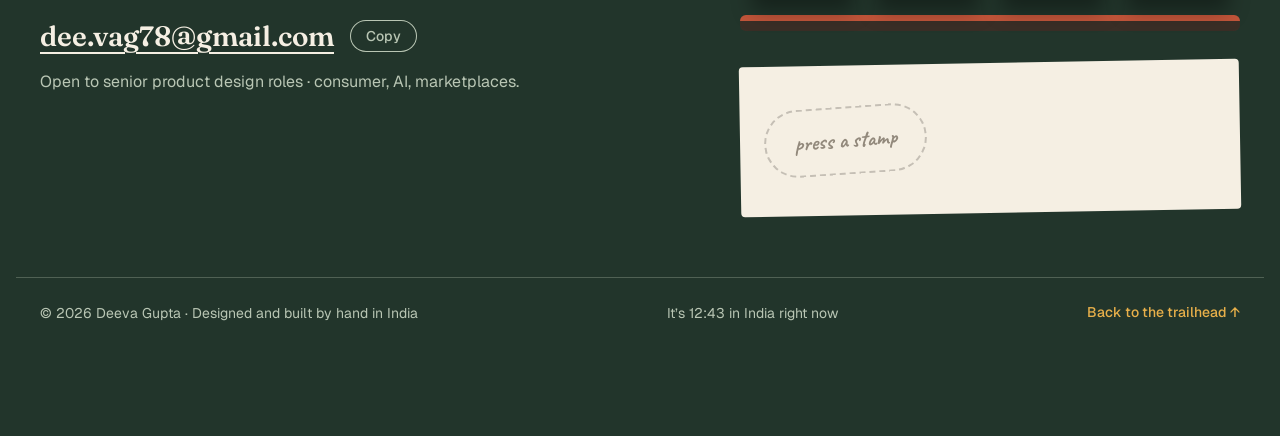
==== commit f2130f0c: "Add Side trails to the nav" ====
--- a/index.html
+++ b/index.html
@@ -279,6 +279,7 @@
     <a href="#story">Story</a>
     <a href="#work">Work</a>
     <a href="#process">Process</a>
+    <a href="#sites">Side trails</a>
     <a href="#off-the-clock" class="nav-long" hidden>Off the clock</a>
     <a href="#hello" class="nav-hello" hidden>Say hello</a>
     <a href="assets/Deeva_Gupta_Resume.pdf" class="nav-resume" target="_blank" rel="noopener" data-resume>Résumé<svg width="14" height="14" viewBox="0 0 24 24" fill="none" stroke="currentColor" stroke-width="2.2" stroke-linecap="round" stroke-linejoin="round" aria-hidden="true"><path d="M12 4v11m0 0-4.5-4.5M12 15l4.5-4.5M5 20h14"/></svg></a>
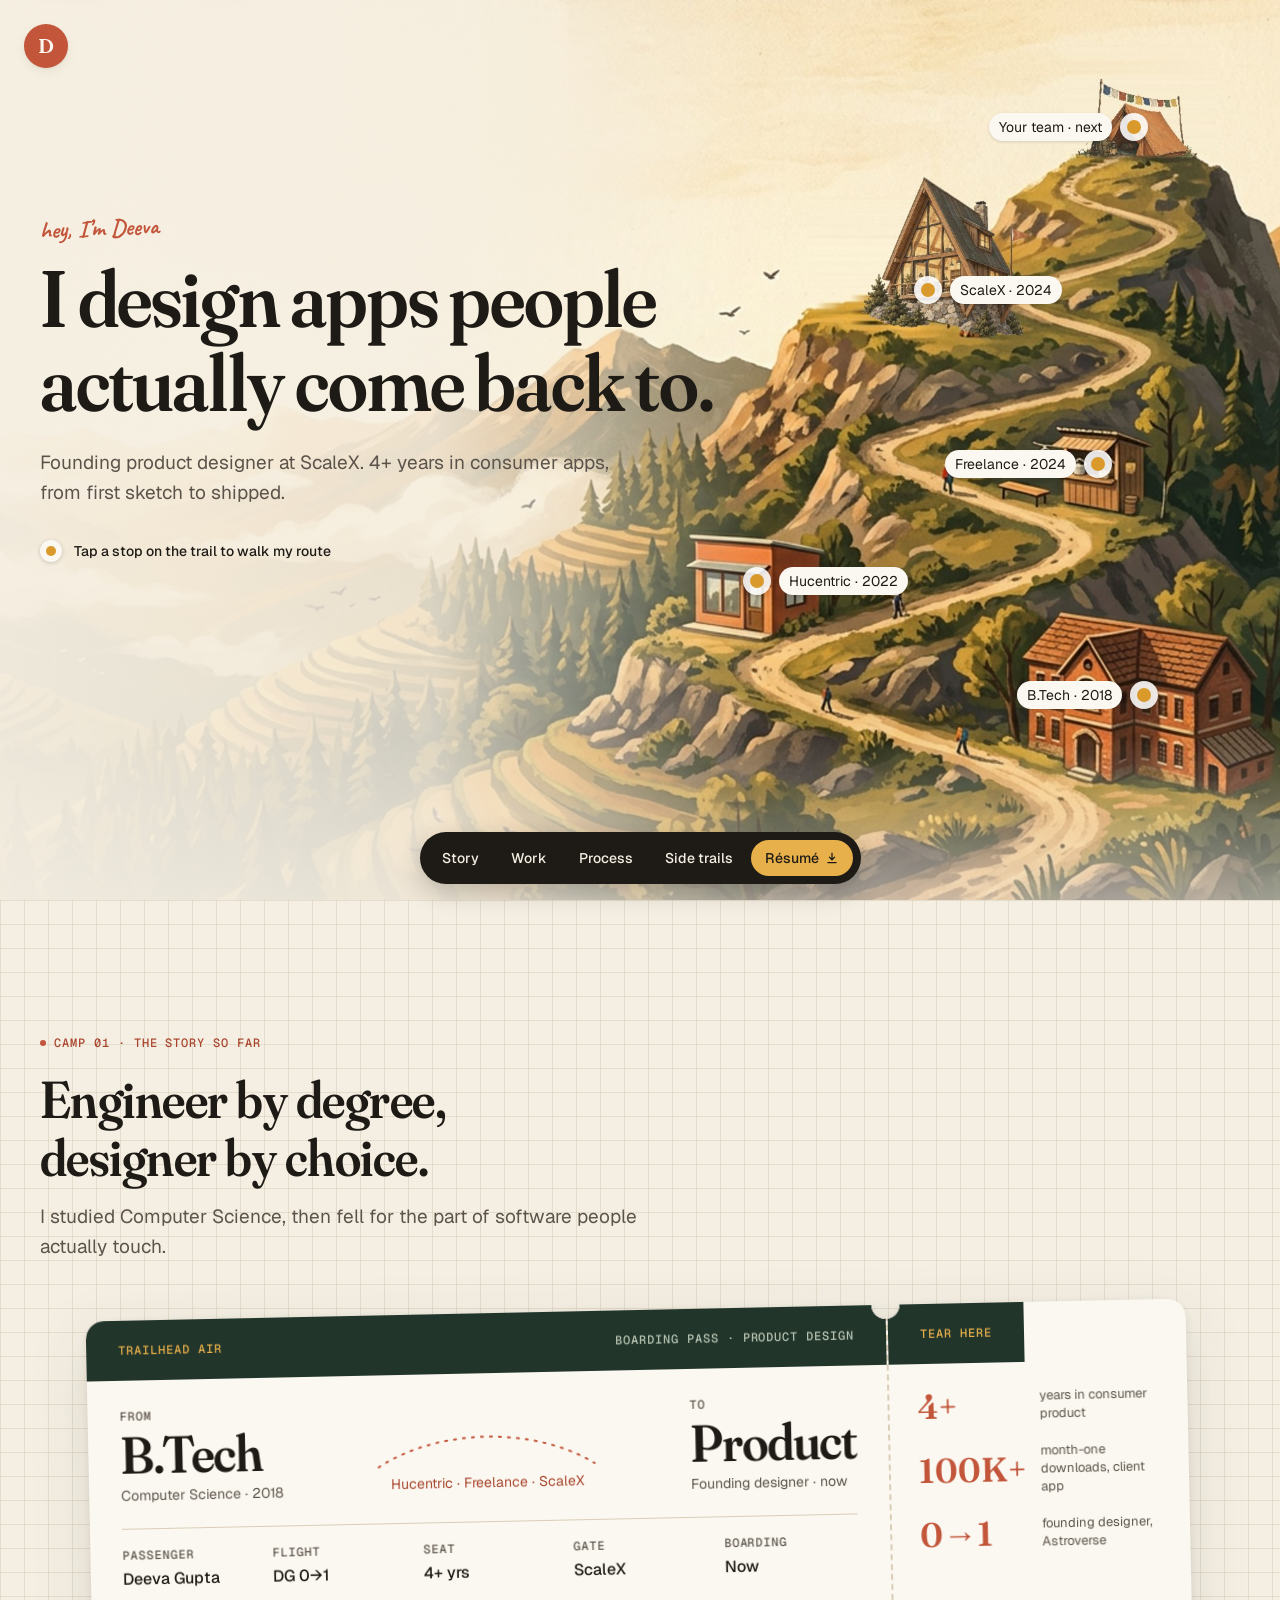
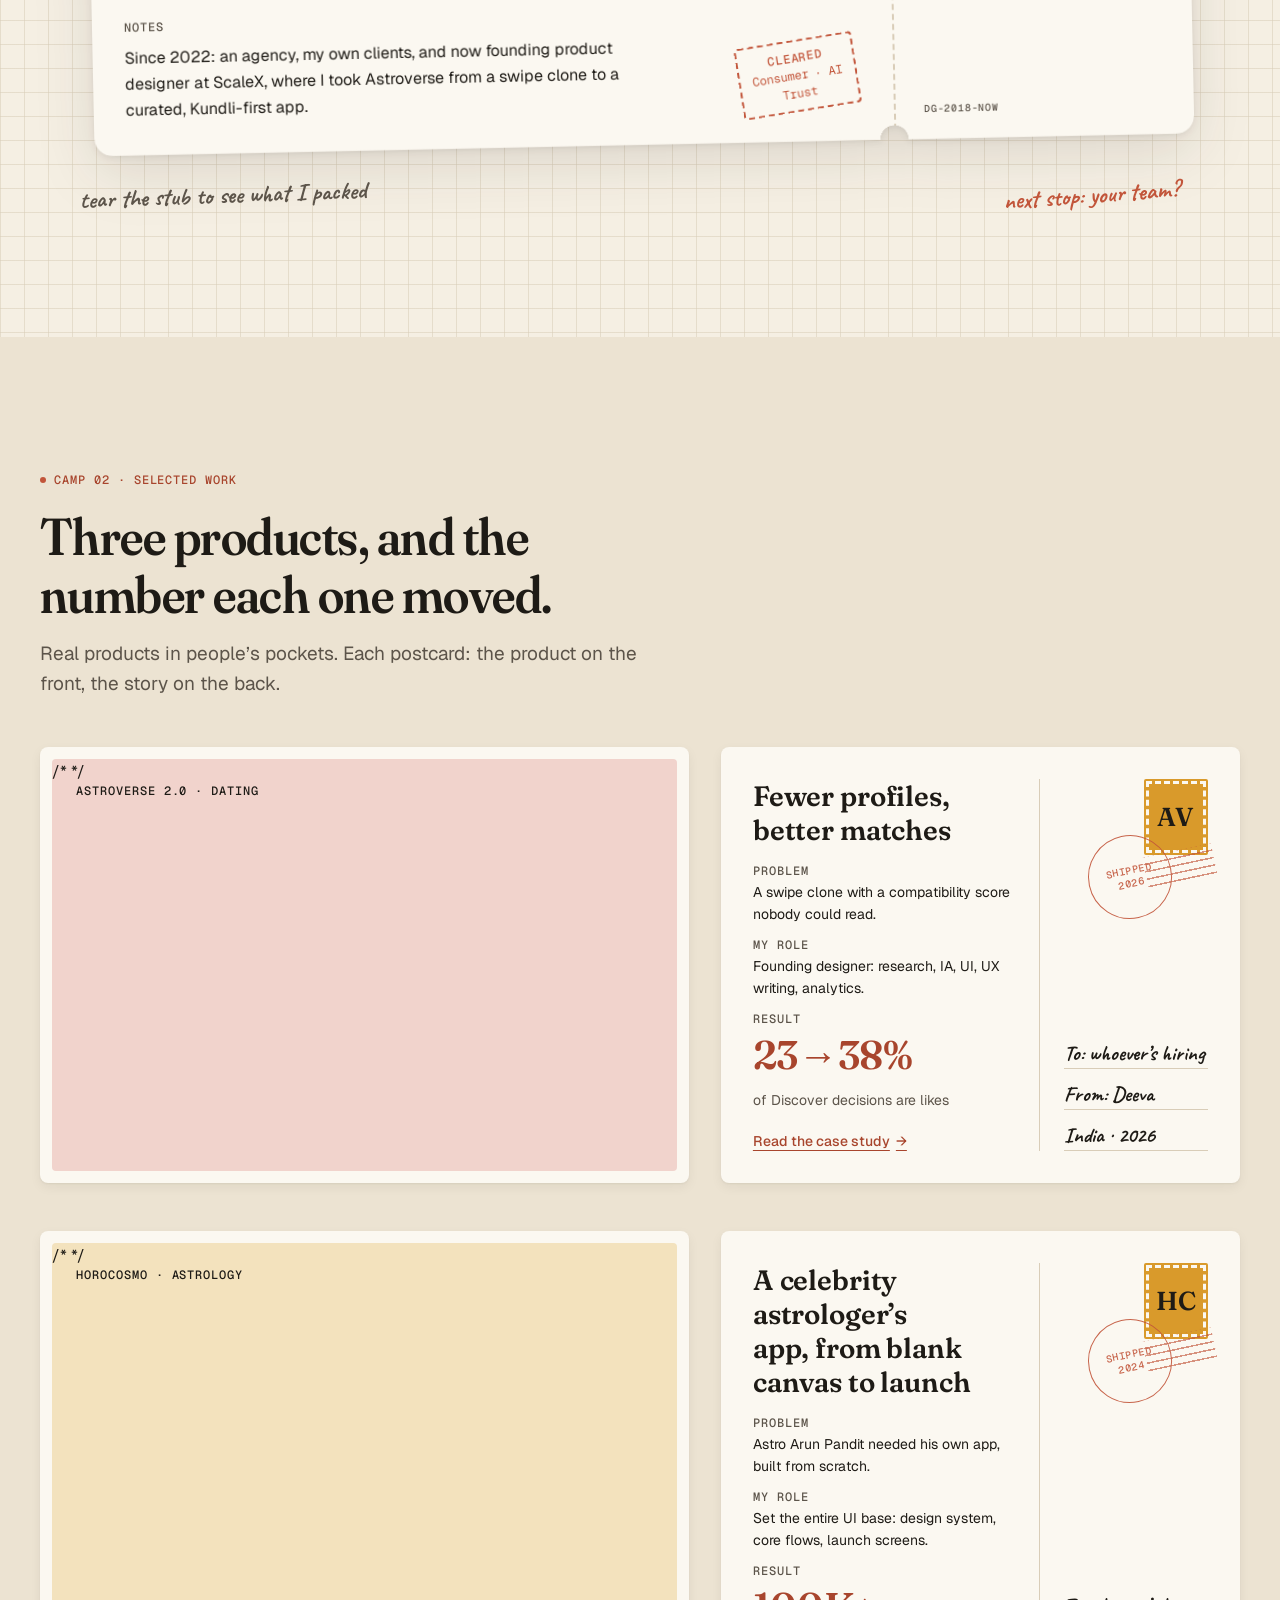
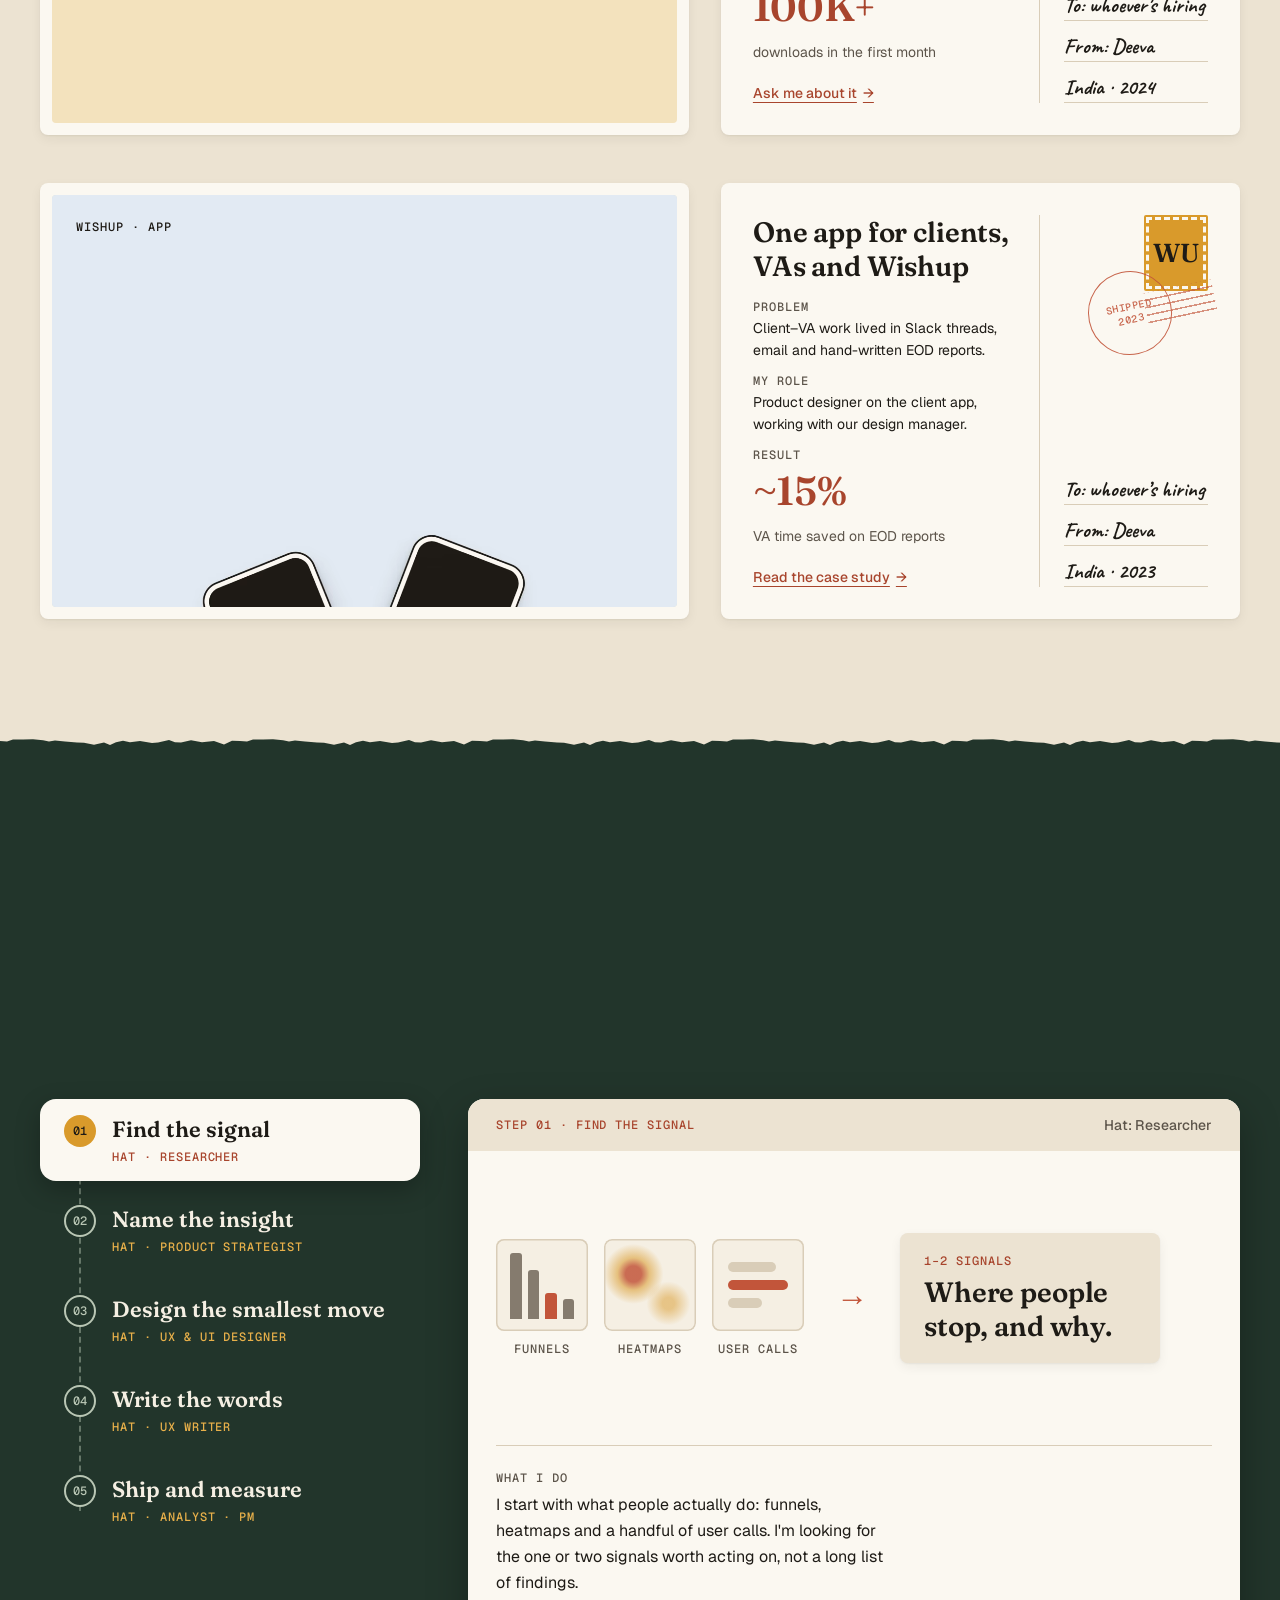
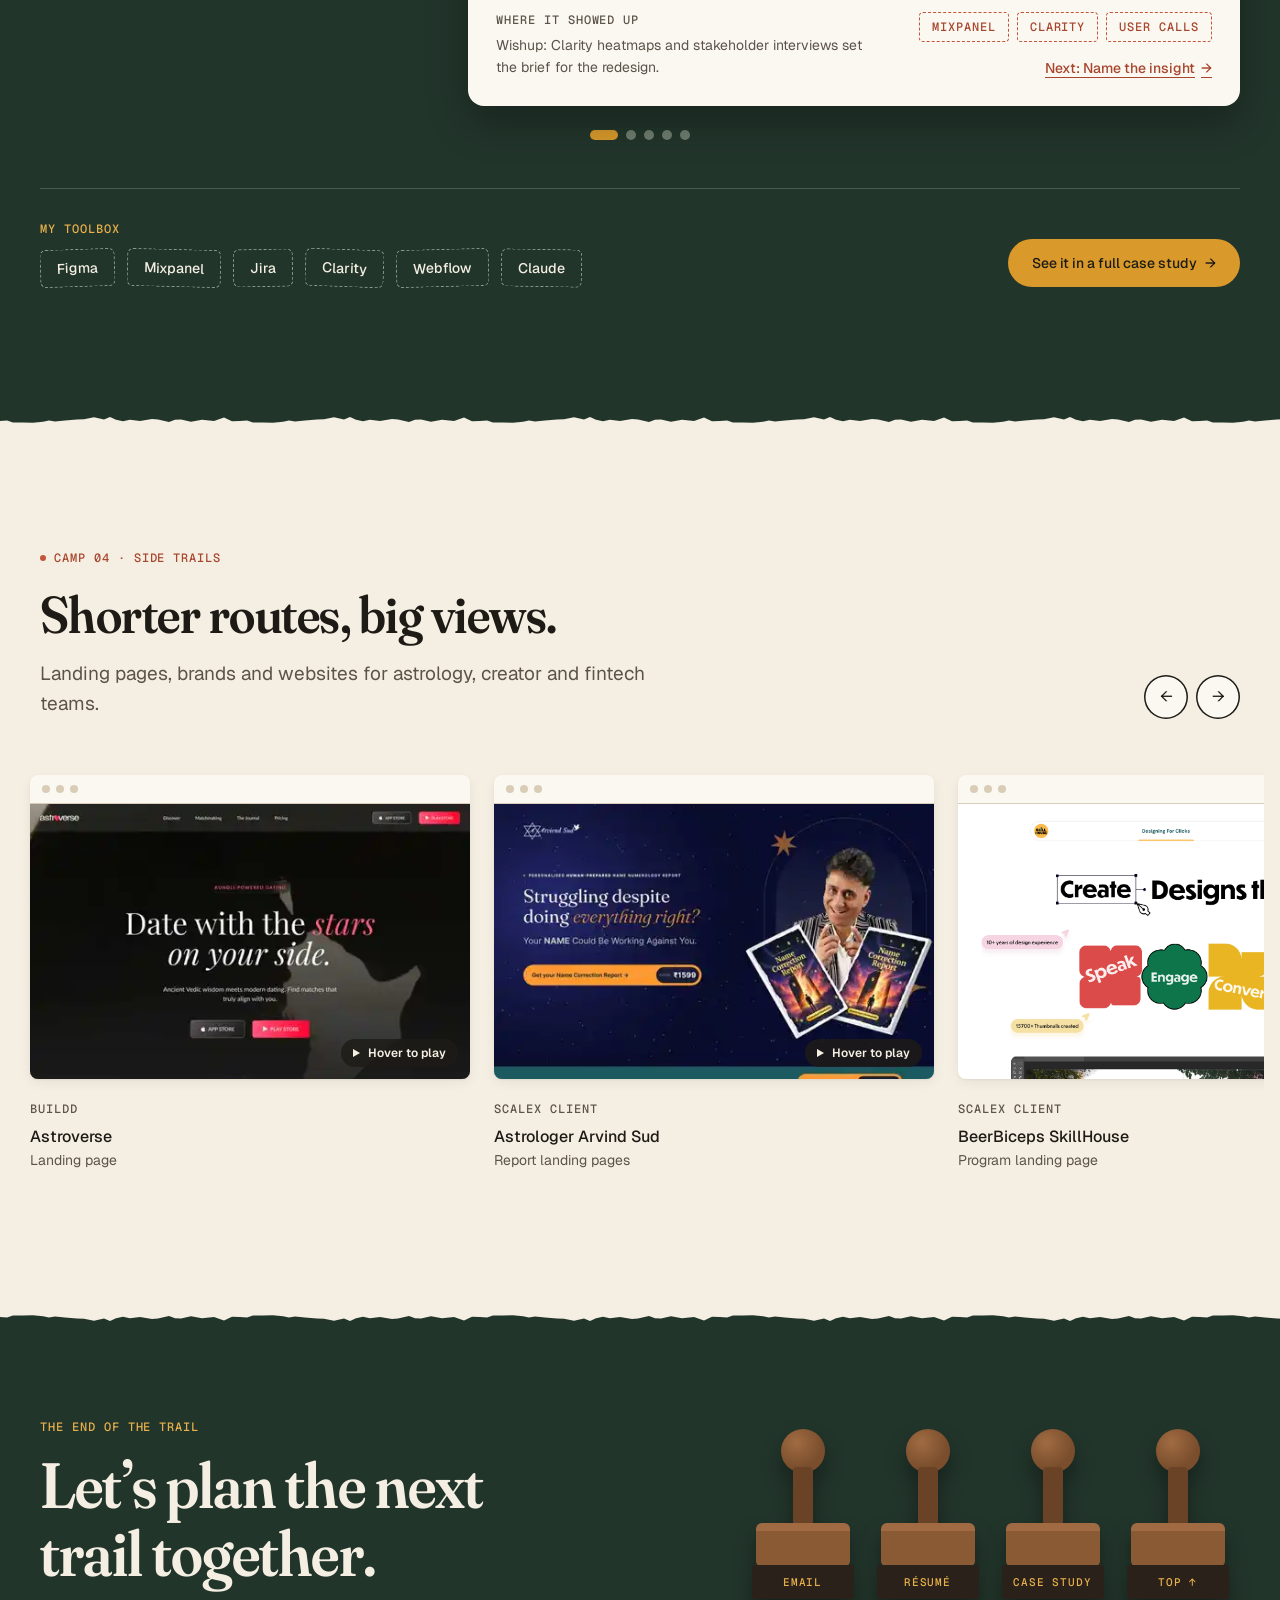
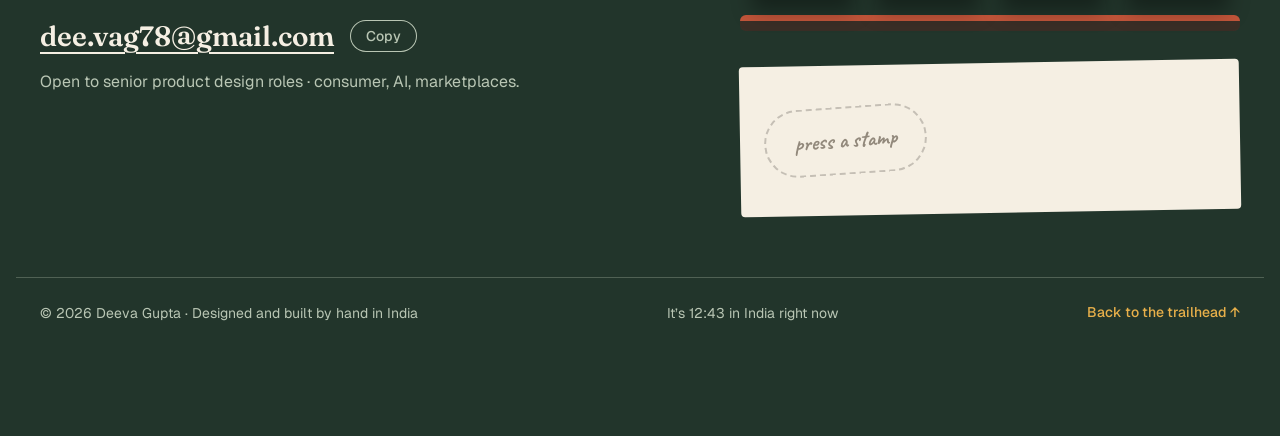
==== commit 83bba095: "Point Résumé links at the new résumé file" ====
--- a/index.html
+++ b/index.html
@@ -282,7 +282,7 @@
     <a href="#sites">Side trails</a>
     <a href="#off-the-clock" class="nav-long" hidden>Off the clock</a>
     <a href="#hello" class="nav-hello" hidden>Say hello</a>
-    <a href="assets/Deeva_Gupta_Resume.pdf" class="nav-resume" target="_blank" rel="noopener" data-resume>Résumé<svg width="14" height="14" viewBox="0 0 24 24" fill="none" stroke="currentColor" stroke-width="2.2" stroke-linecap="round" stroke-linejoin="round" aria-hidden="true"><path d="M12 4v11m0 0-4.5-4.5M12 15l4.5-4.5M5 20h14"/></svg></a>
+    <a href="assets/Deeva%20Gupta%20Resume.pdf" class="nav-resume" target="_blank" rel="noopener" data-resume>Résumé<svg width="14" height="14" viewBox="0 0 24 24" fill="none" stroke="currentColor" stroke-width="2.2" stroke-linecap="round" stroke-linejoin="round" aria-hidden="true"><path d="M12 4v11m0 0-4.5-4.5M12 15l4.5-4.5M5 20h14"/></svg></a>
   </nav>
 
   <!-- journey stop sheet -->
--- a/assets/css/site.css
+++ b/assets/css/site.css
@@ -460,7 +460,8 @@
 }
 
 /* ---------- 11. Websites: souvenir shelf ---------- */
-.shelf { display: flex; gap: var(--s5); overflow-x: auto; scroll-snap-type: x mandatory; scroll-padding-inline: var(--side); padding: var(--s2) var(--side) var(--s5); margin-inline: calc(var(--side) * -1); scrollbar-width: thin; scrollbar-color: var(--paper-300) transparent; }
+.shelf { display: flex; gap: var(--s5); overflow-x: auto; scroll-snap-type: x mandatory; scroll-padding-inline: var(--side); padding: var(--s2) var(--side) var(--s5); margin-inline: calc(var(--side) * -1); scrollbar-width: none; }
+.shelf::-webkit-scrollbar { display: none; }
 .shelf-item { flex: none; width: min(440px, 82vw); scroll-snap-align: start; }
 .browser { border-radius: var(--r-s); background: var(--bg-card); box-shadow: var(--e1); overflow: hidden; transition: transform var(--base) var(--ease), box-shadow var(--base) var(--ease); }
 .shelf-item:hover .browser { transform: translateY(-4px) rotate(-.4deg); box-shadow: var(--e2); }
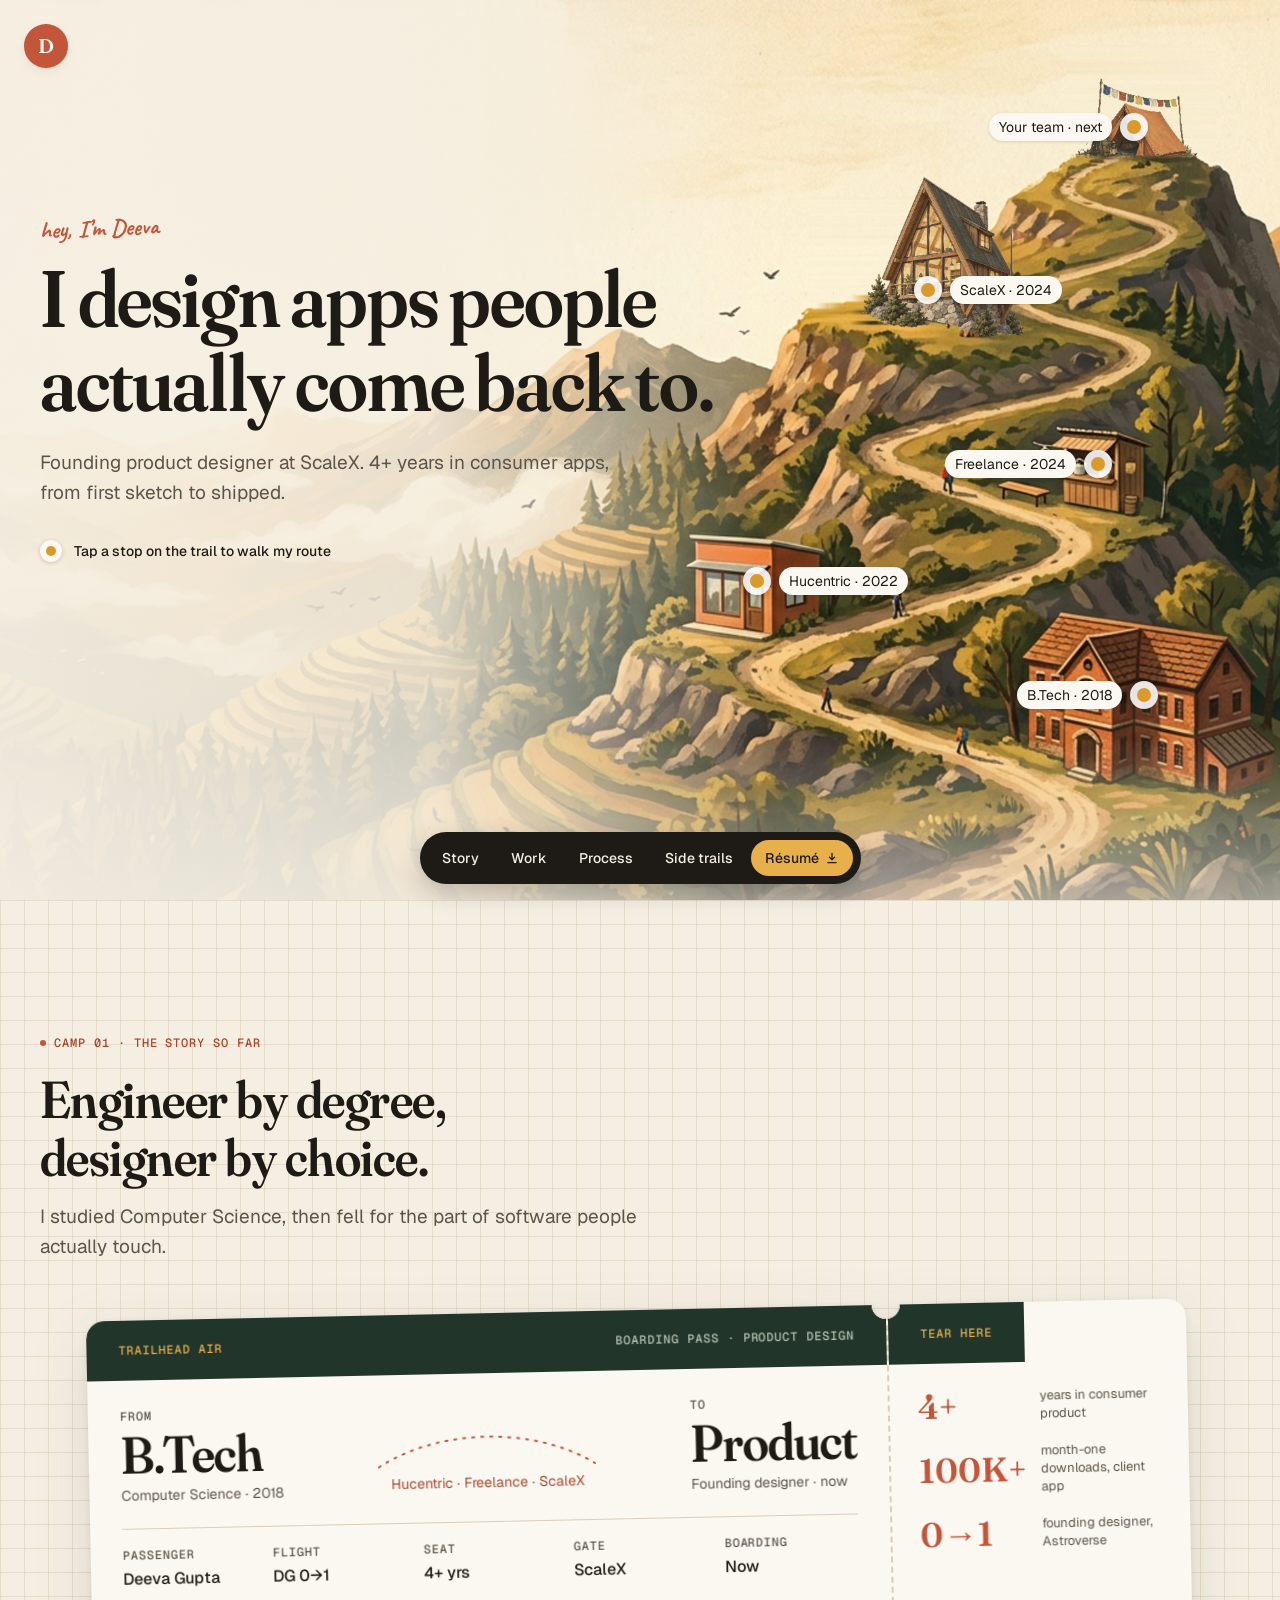
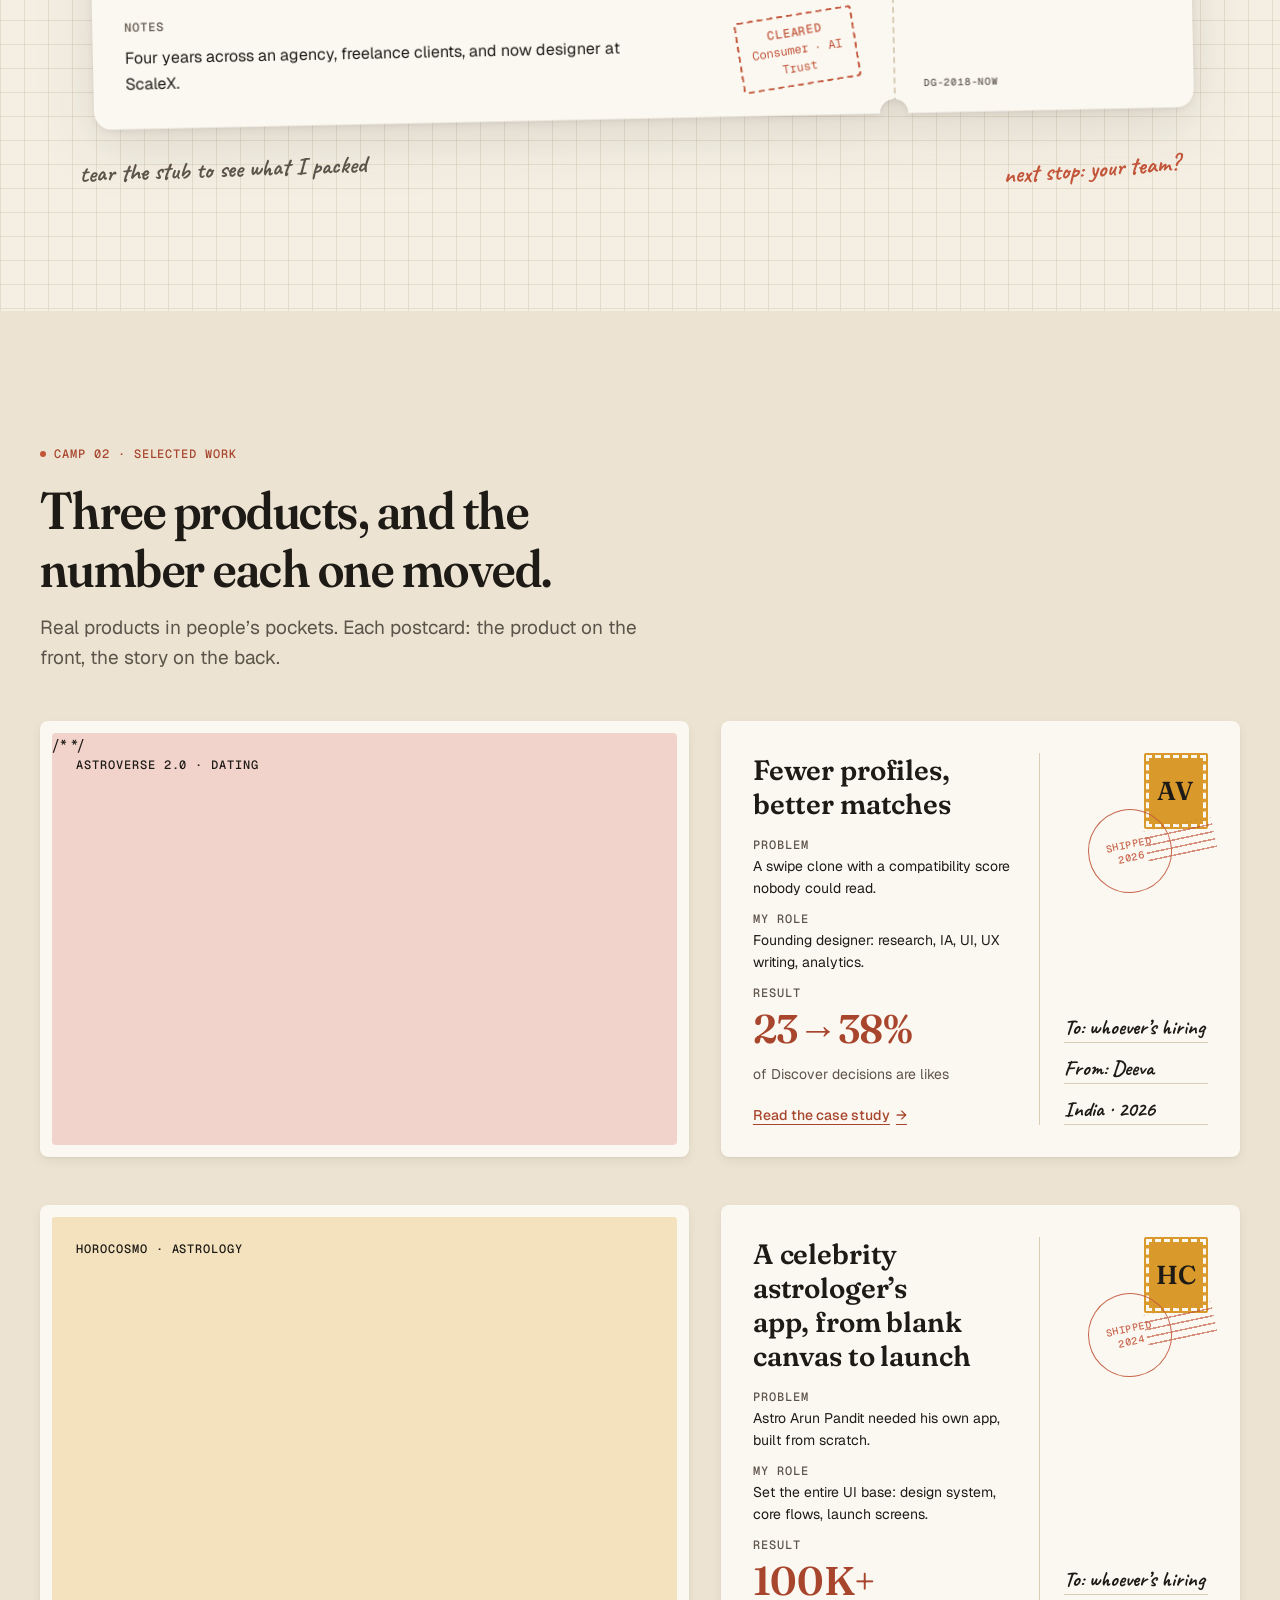
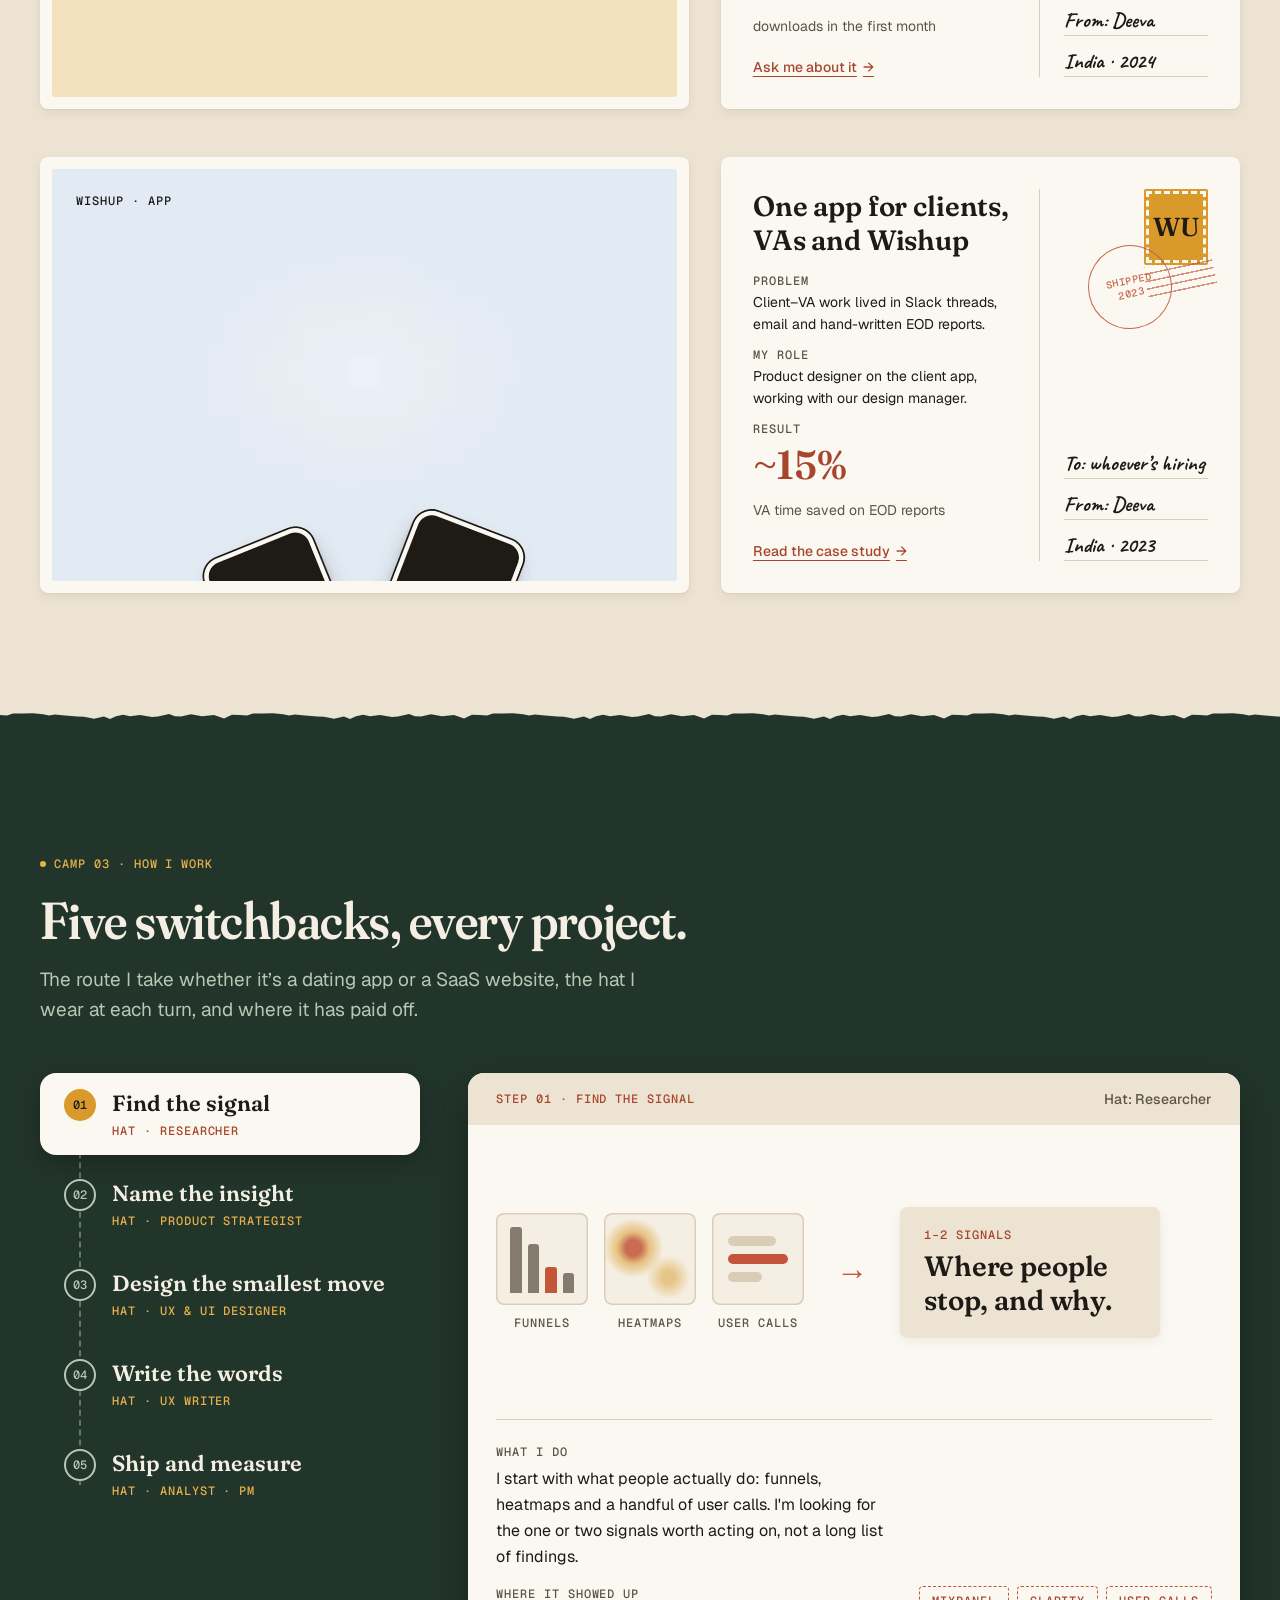
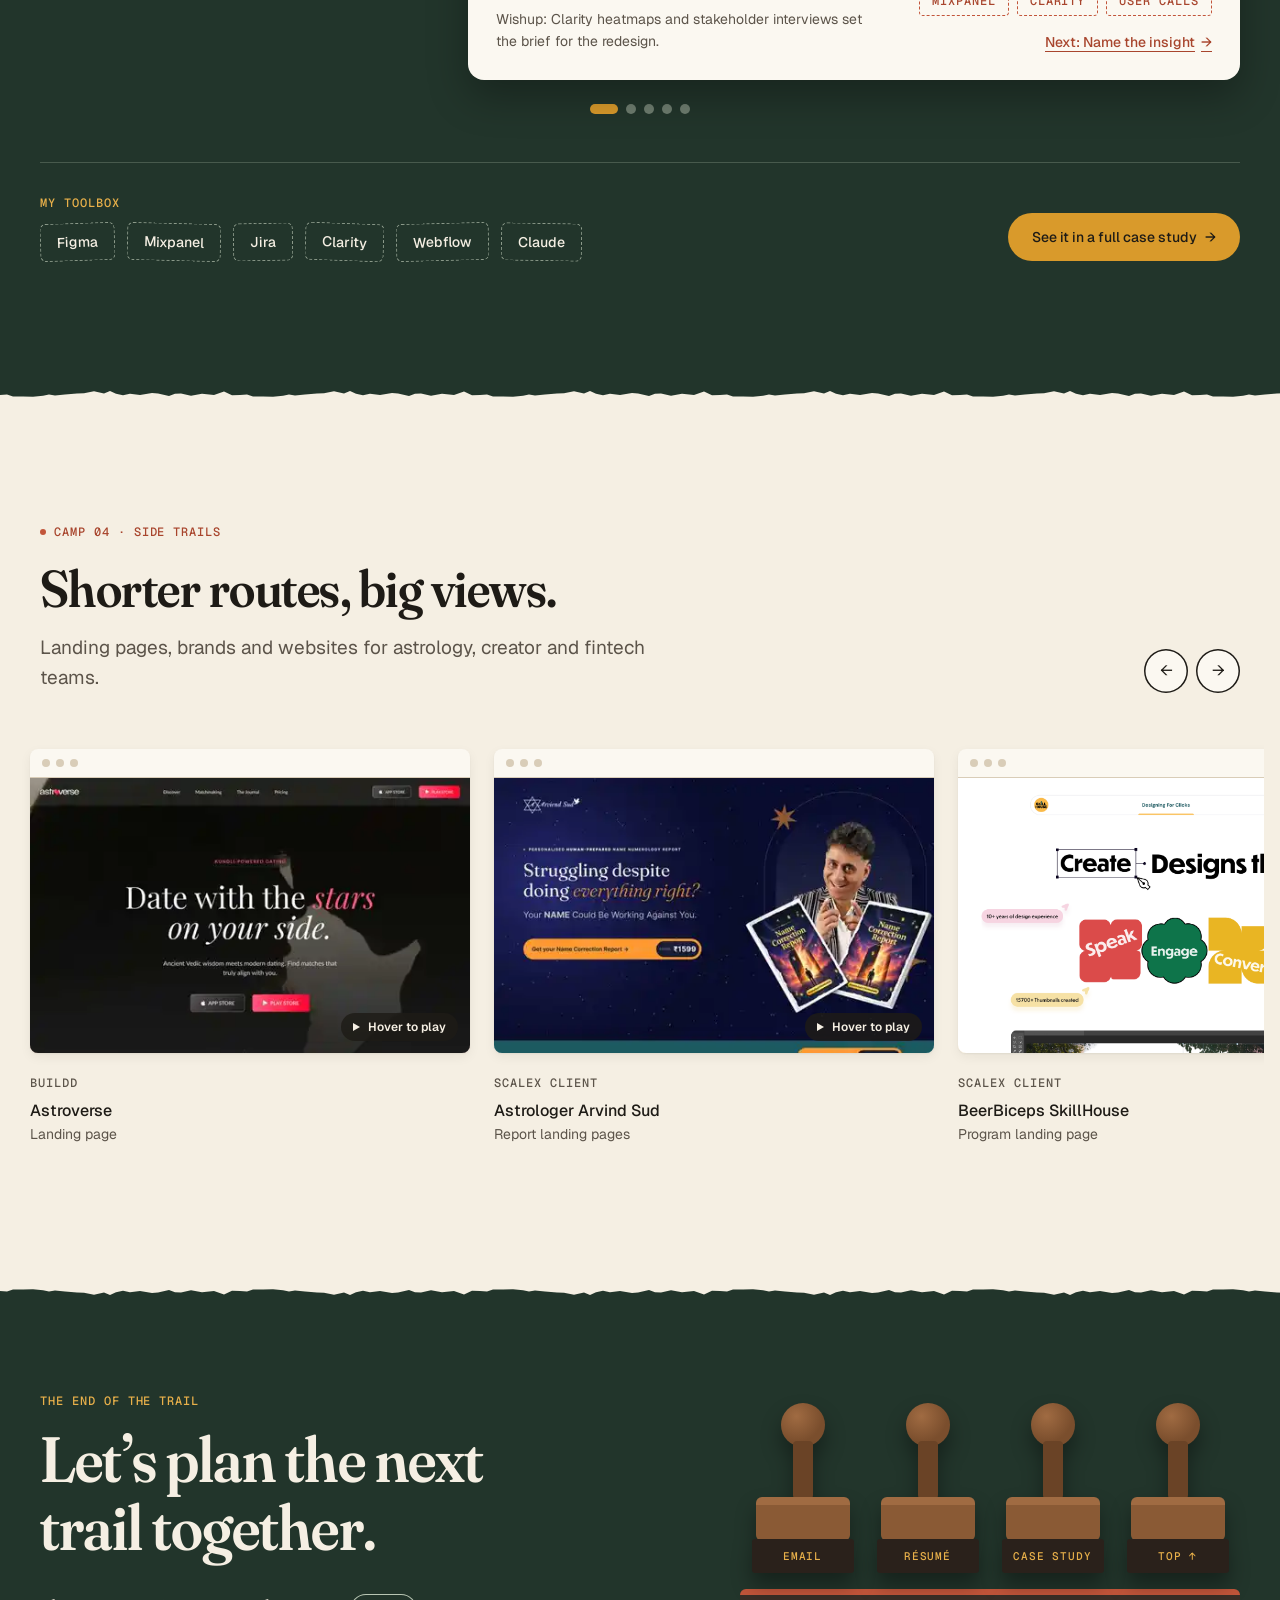
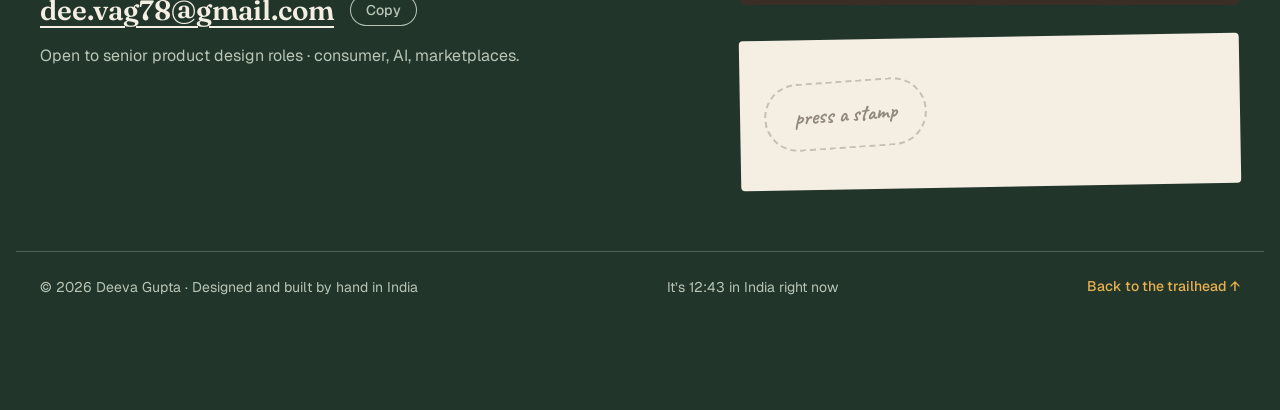
==== commit 8dfa184f: "Boarding pass note: shorter career line" ====
--- a/index.html
+++ b/index.html
@@ -66,7 +66,7 @@
               </dl>
               <div class="pass-notes">
                 <span class="t-eyebrow muted">Notes</span>
-                <p class="t-body">Since 2022: an agency, my own clients, and now founding product designer at ScaleX, where I took Astroverse from a swipe clone to a curated, Kundli-first app.</p>
+                <p class="t-body">Four years across an agency, freelance clients, and now designer at ScaleX.</p>
               </div>
               <span class="stamp pass-stamp" aria-hidden="true"><b>Cleared</b><span>Consumer · AI</span><span>Trust</span></span>
             </div>
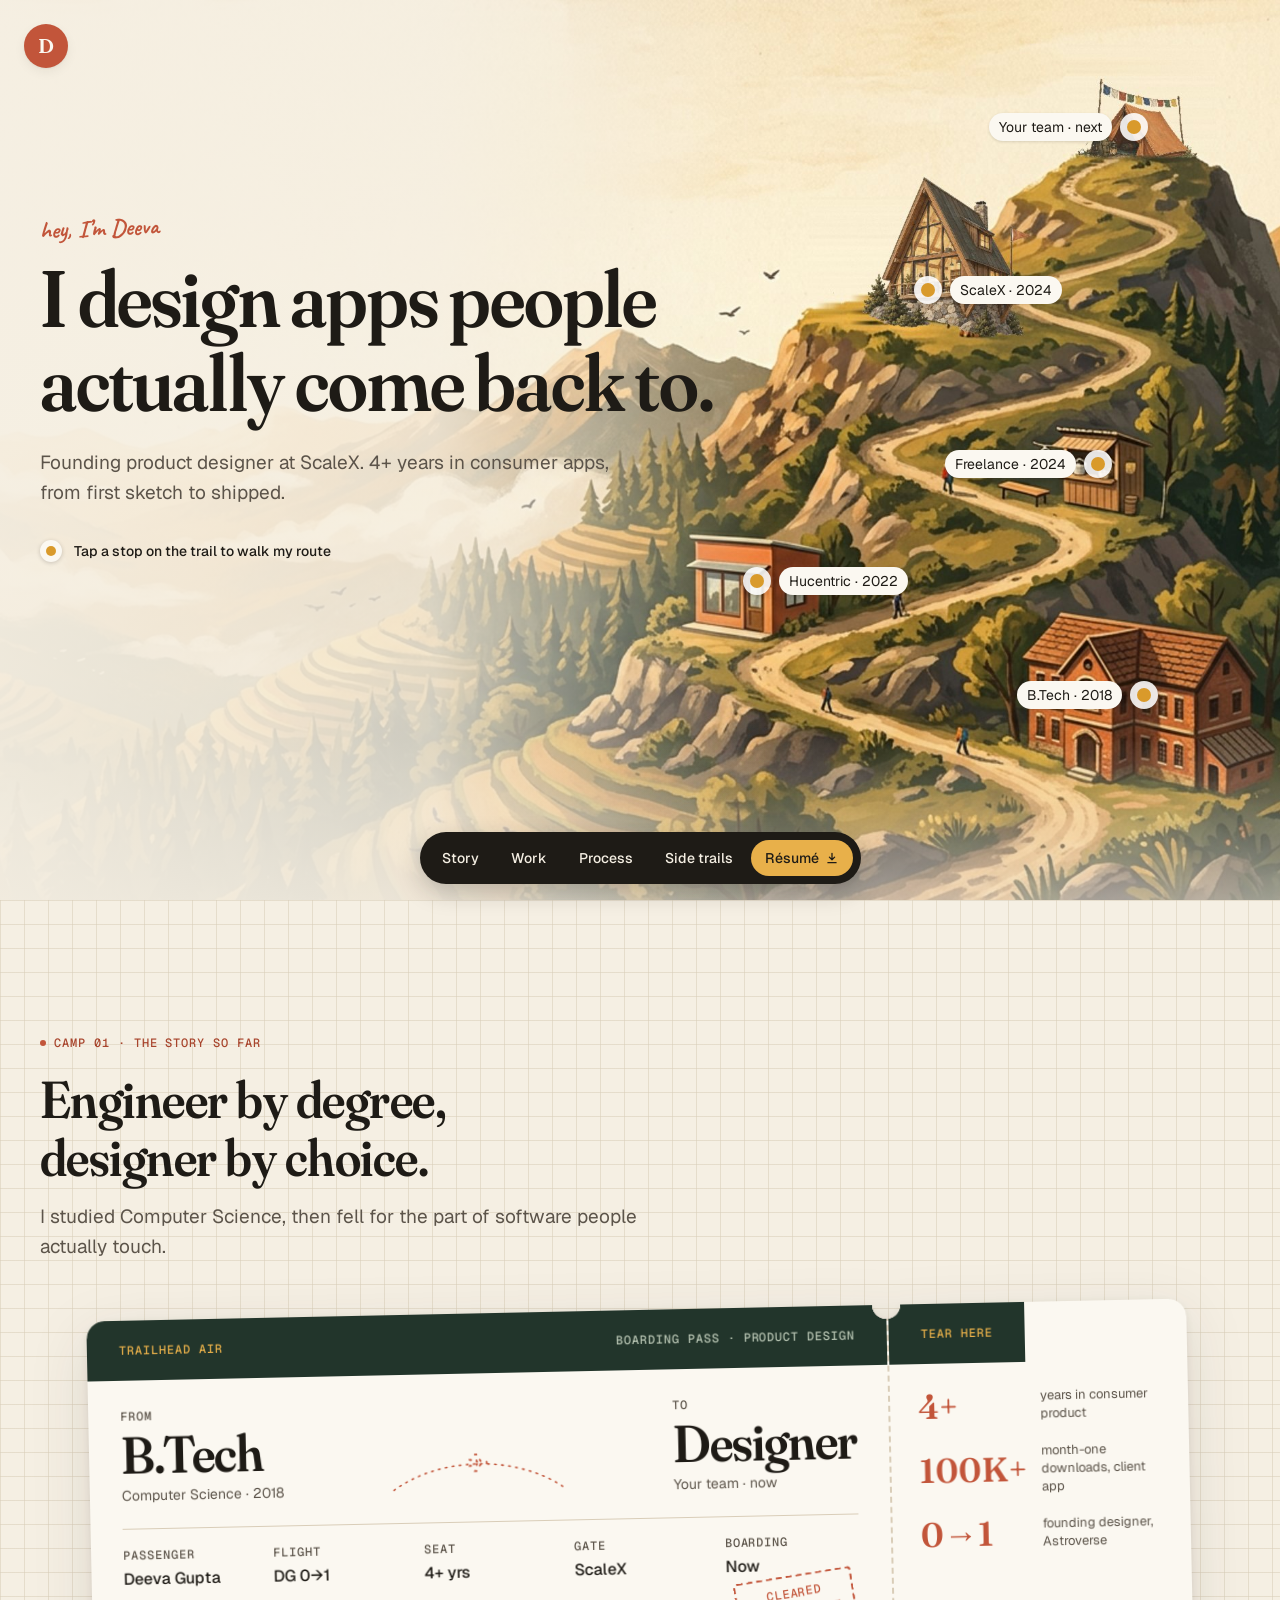
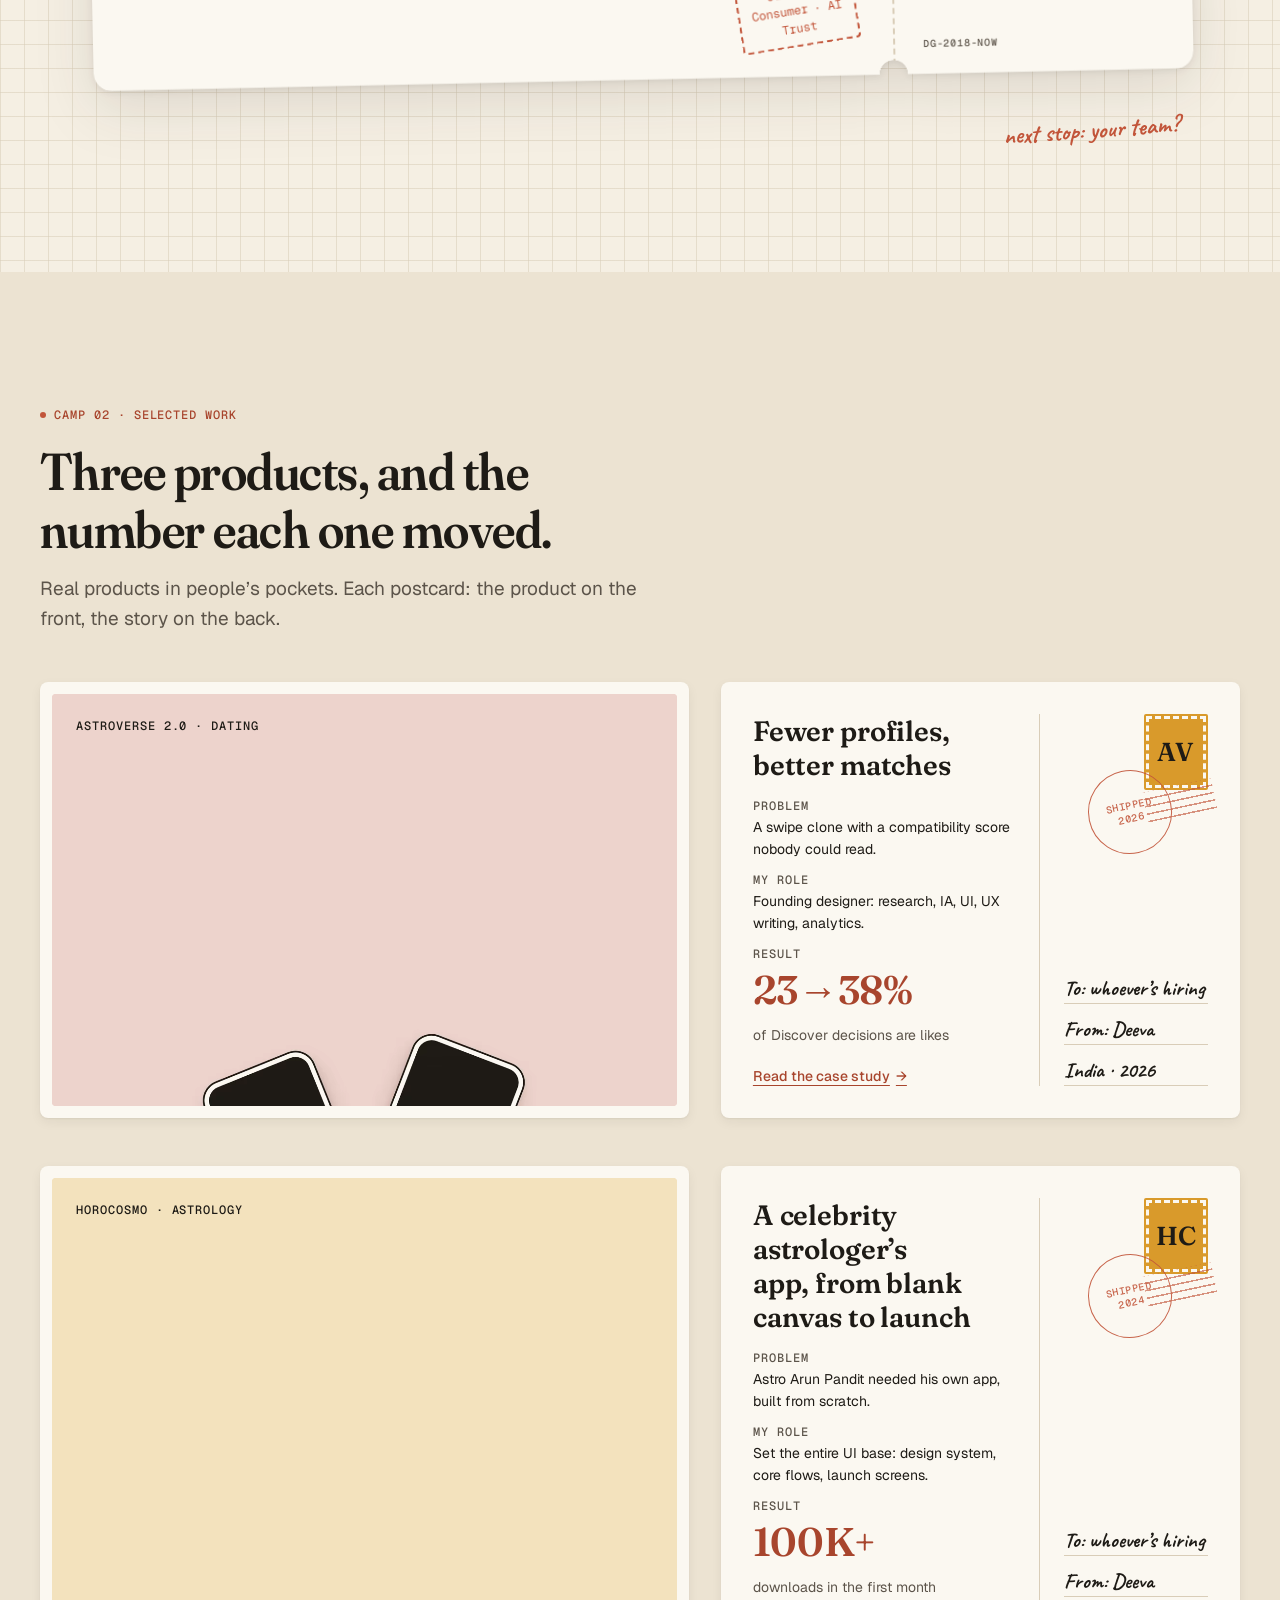
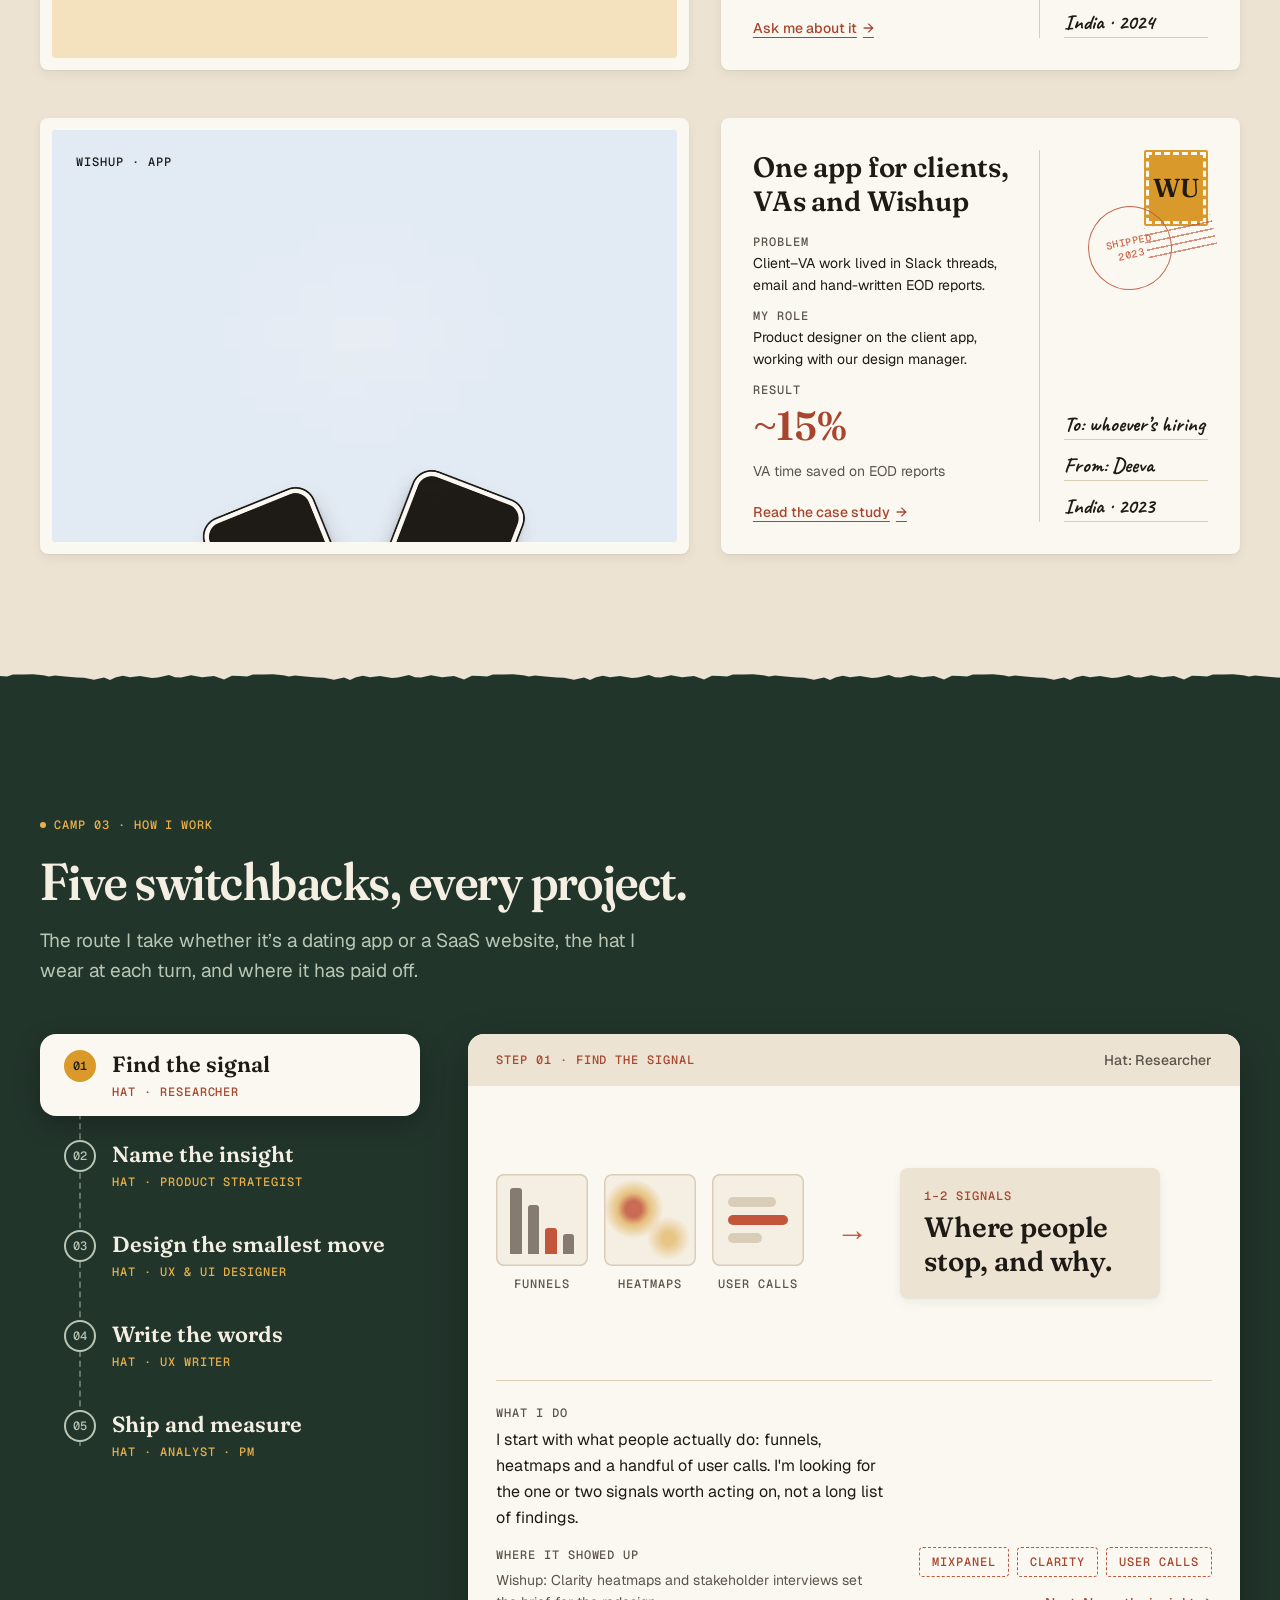
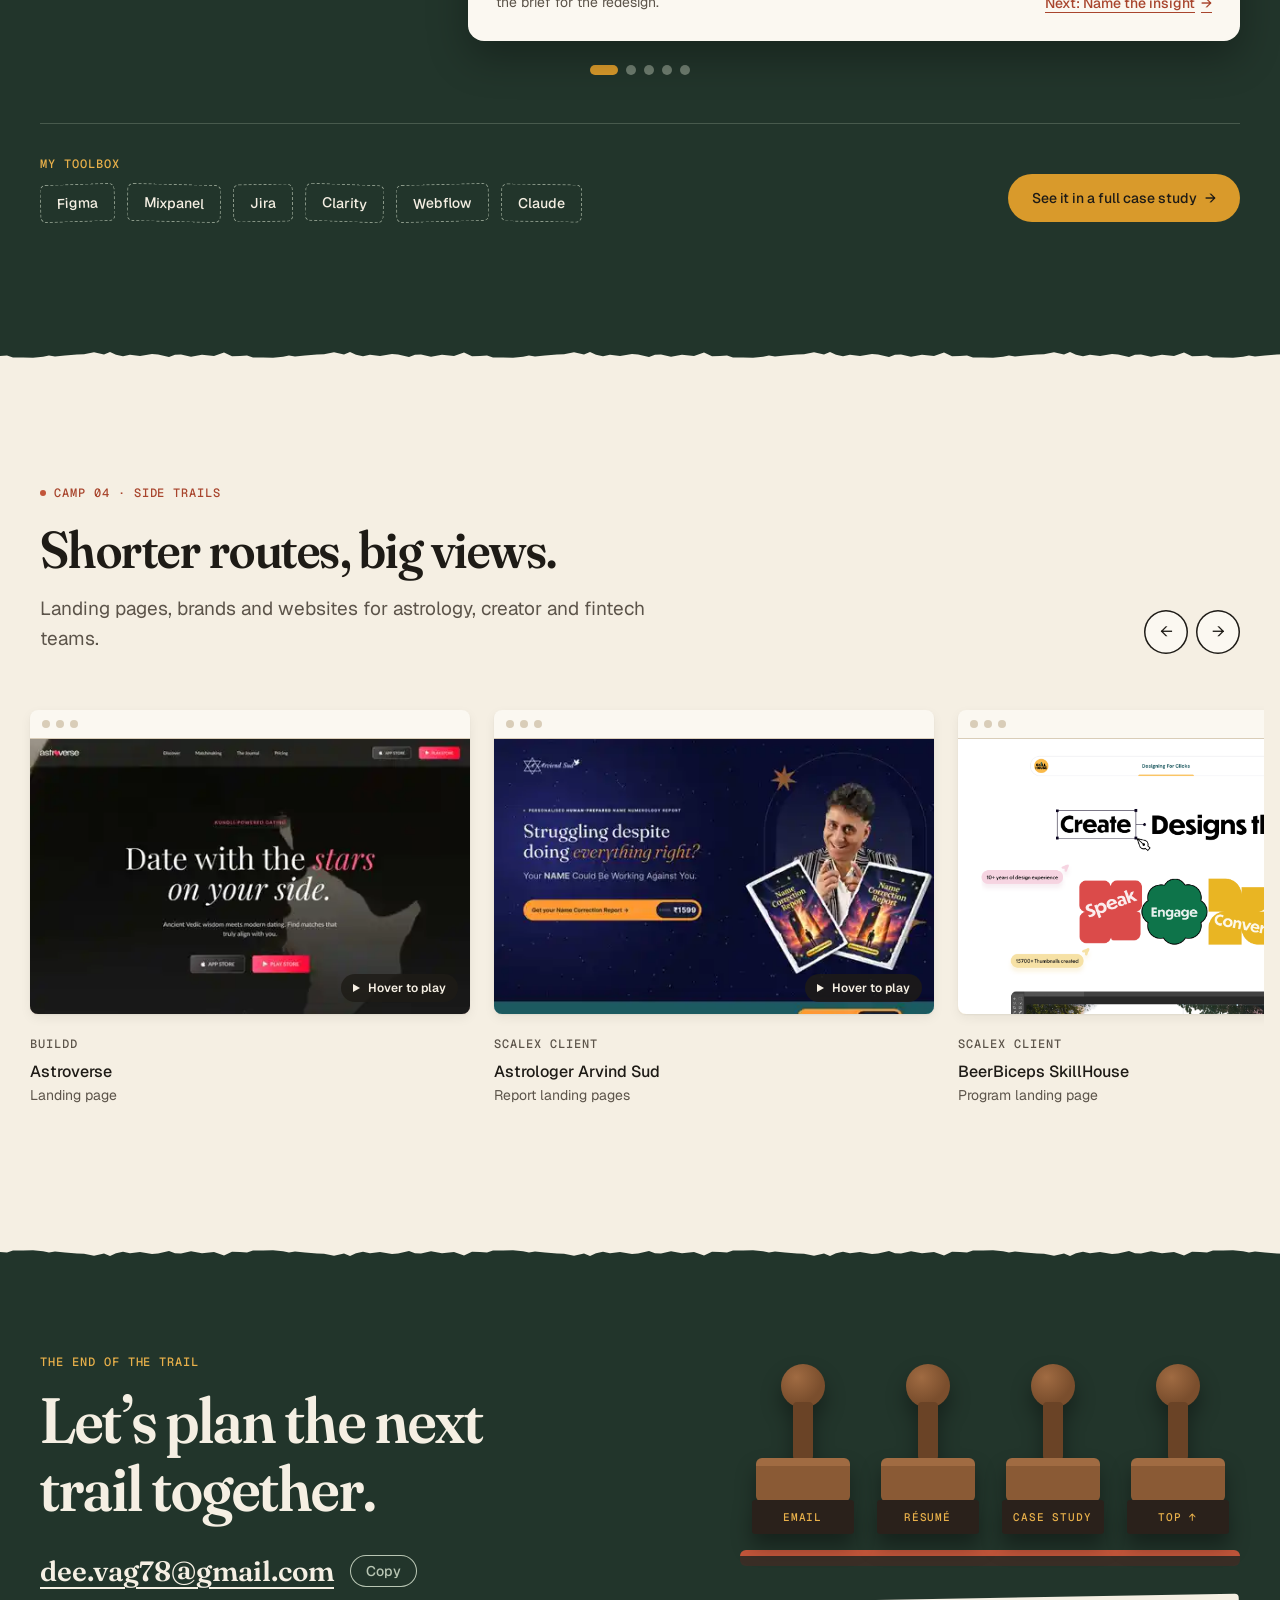
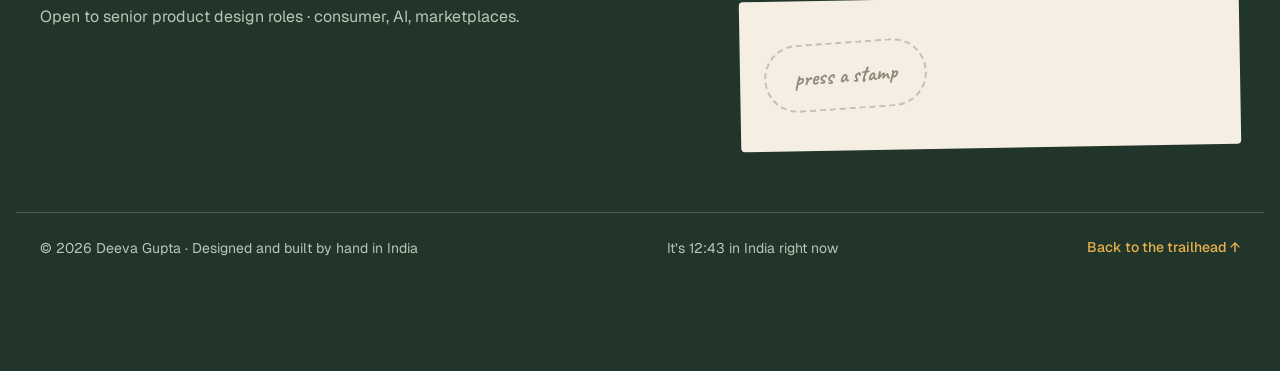
==== commit 4c9fa316: "Boarding pass: plane on the arc, Designer / Your team, no notes" ====
--- a/index.html
+++ b/index.html
@@ -54,8 +54,8 @@
               <header class="pass-band"><span>Trailhead Air</span><span class="pass-band-r">Boarding pass · Product design</span></header>
               <div class="pass-route">
                 <div><span class="t-eyebrow muted">From</span><b class="pass-city">B.Tech</b><span class="t-body-s muted">Computer Science · 2018</span></div>
-                <div class="pass-arc" aria-hidden="true"><svg viewBox="0 0 220 44"><path d="M2 40 C 62 2 158 2 218 40"/></svg><span class="t-body-s accent">Hucentric · Freelance · ScaleX</span></div>
-                <div><span class="t-eyebrow muted">To</span><b class="pass-city">Product</b><span class="t-body-s muted">Founding designer · now</span></div>
+                <div class="pass-arc" aria-hidden="true"><svg viewBox="0 0 220 56"><path d="M2 50 C 62 8 158 8 218 50"/><path class="pass-plane" transform="translate(110 17.5) rotate(90) translate(-13.2 -13.2) scale(1.1)" d="M21 16v-2l-8-5V3.5c0-.83-.67-1.5-1.5-1.5S10 2.67 10 3.5V9l-8 5v2l8-2.5V19l-2 1.5V22l3.5-1 3.5 1v-1.5L13 19v-5.5l8 2.5z"/></svg></div>
+                <div><span class="t-eyebrow muted">To</span><b class="pass-city">Designer</b><span class="t-body-s muted">Your team · now</span></div>
               </div>
               <dl class="pass-fields">
                 <div><dt class="t-eyebrow">Passenger</dt><dd>Deeva Gupta</dd></div>
@@ -64,10 +64,6 @@
                 <div><dt class="t-eyebrow">Gate</dt><dd>ScaleX</dd></div>
                 <div><dt class="t-eyebrow">Boarding</dt><dd>Now</dd></div>
               </dl>
-              <div class="pass-notes">
-                <span class="t-eyebrow muted">Notes</span>
-                <p class="t-body">Four years across an agency, freelance clients, and now designer at ScaleX.</p>
-              </div>
               <span class="stamp pass-stamp" aria-hidden="true"><b>Cleared</b><span>Consumer · AI</span><span>Trust</span></span>
             </div>
             <div class="pass-tail">
@@ -92,7 +88,6 @@
               </button>
             </div>
           </article>
-          <p class="t-hand pass-hint" aria-hidden="true">tear the stub to see what I packed</p>
           <p class="t-hand pass-next" aria-hidden="true">next stop: your team?</p>
         </div>
       </div>
